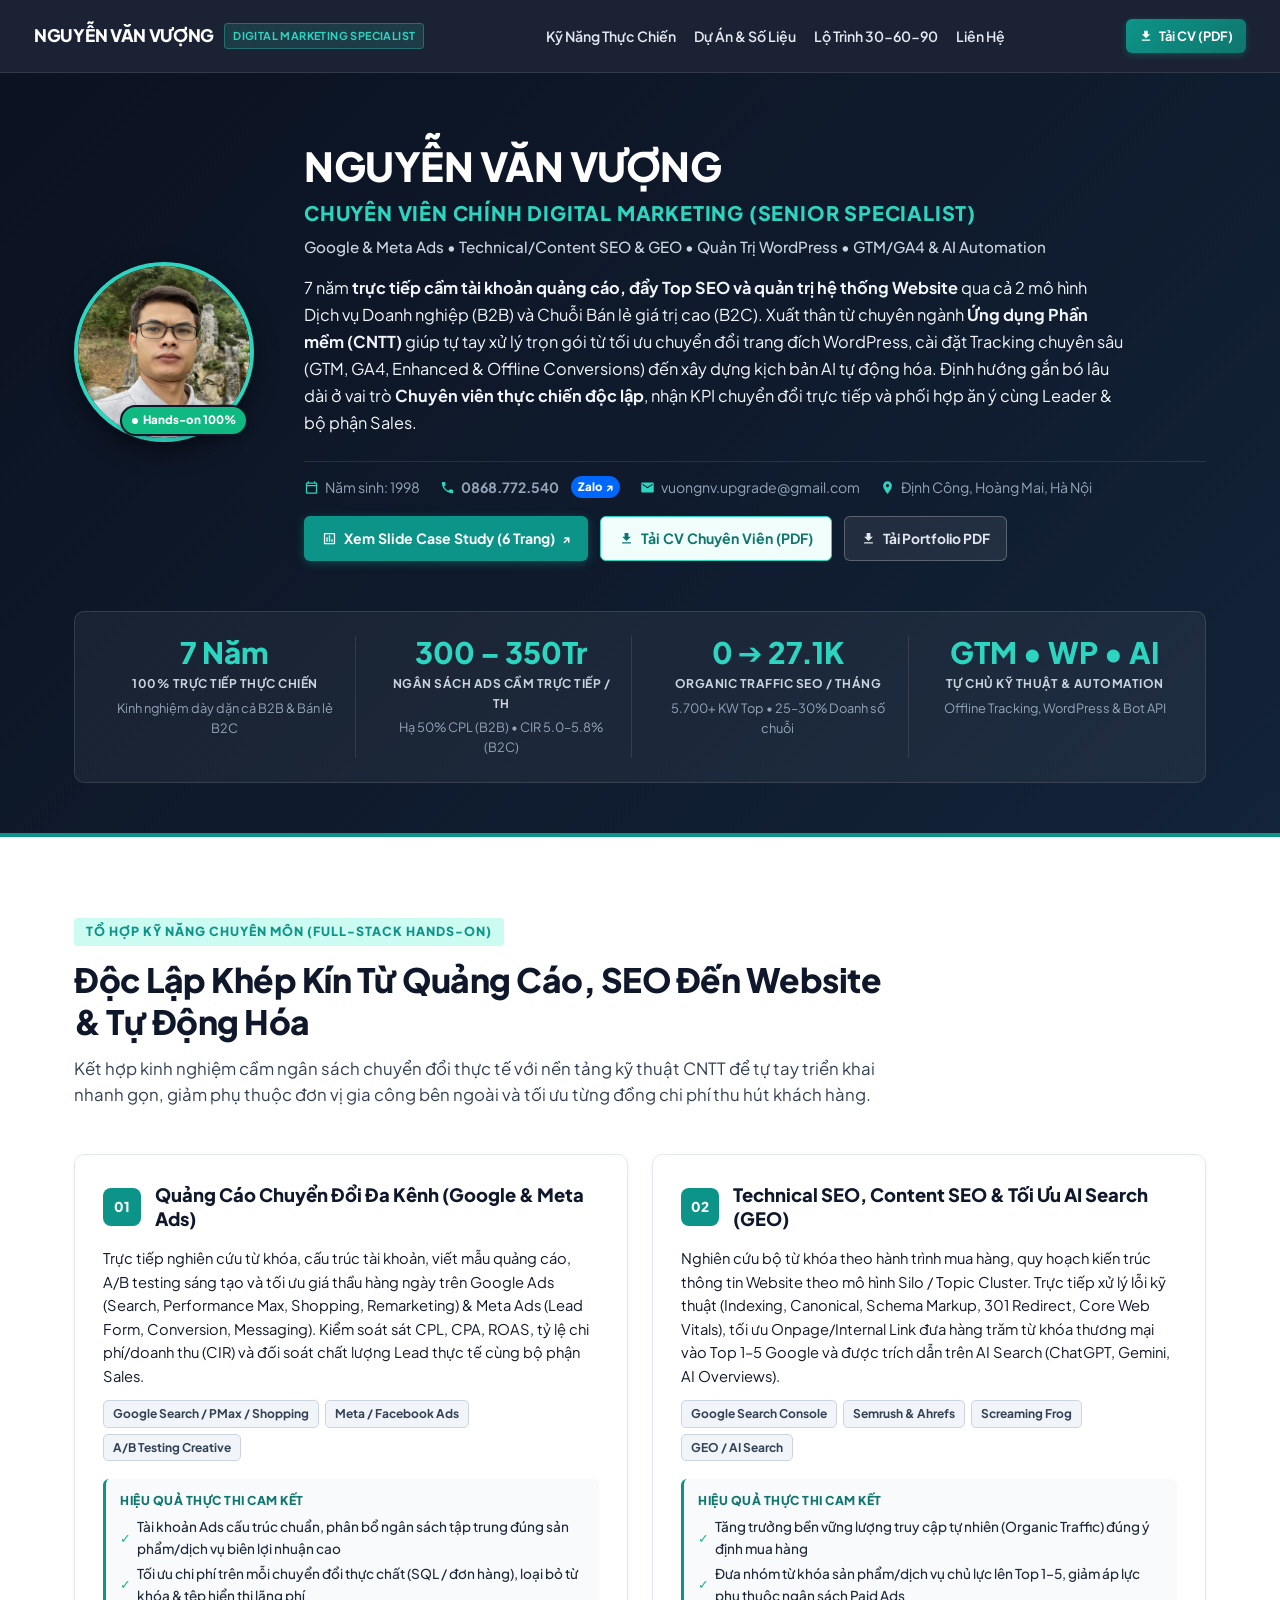
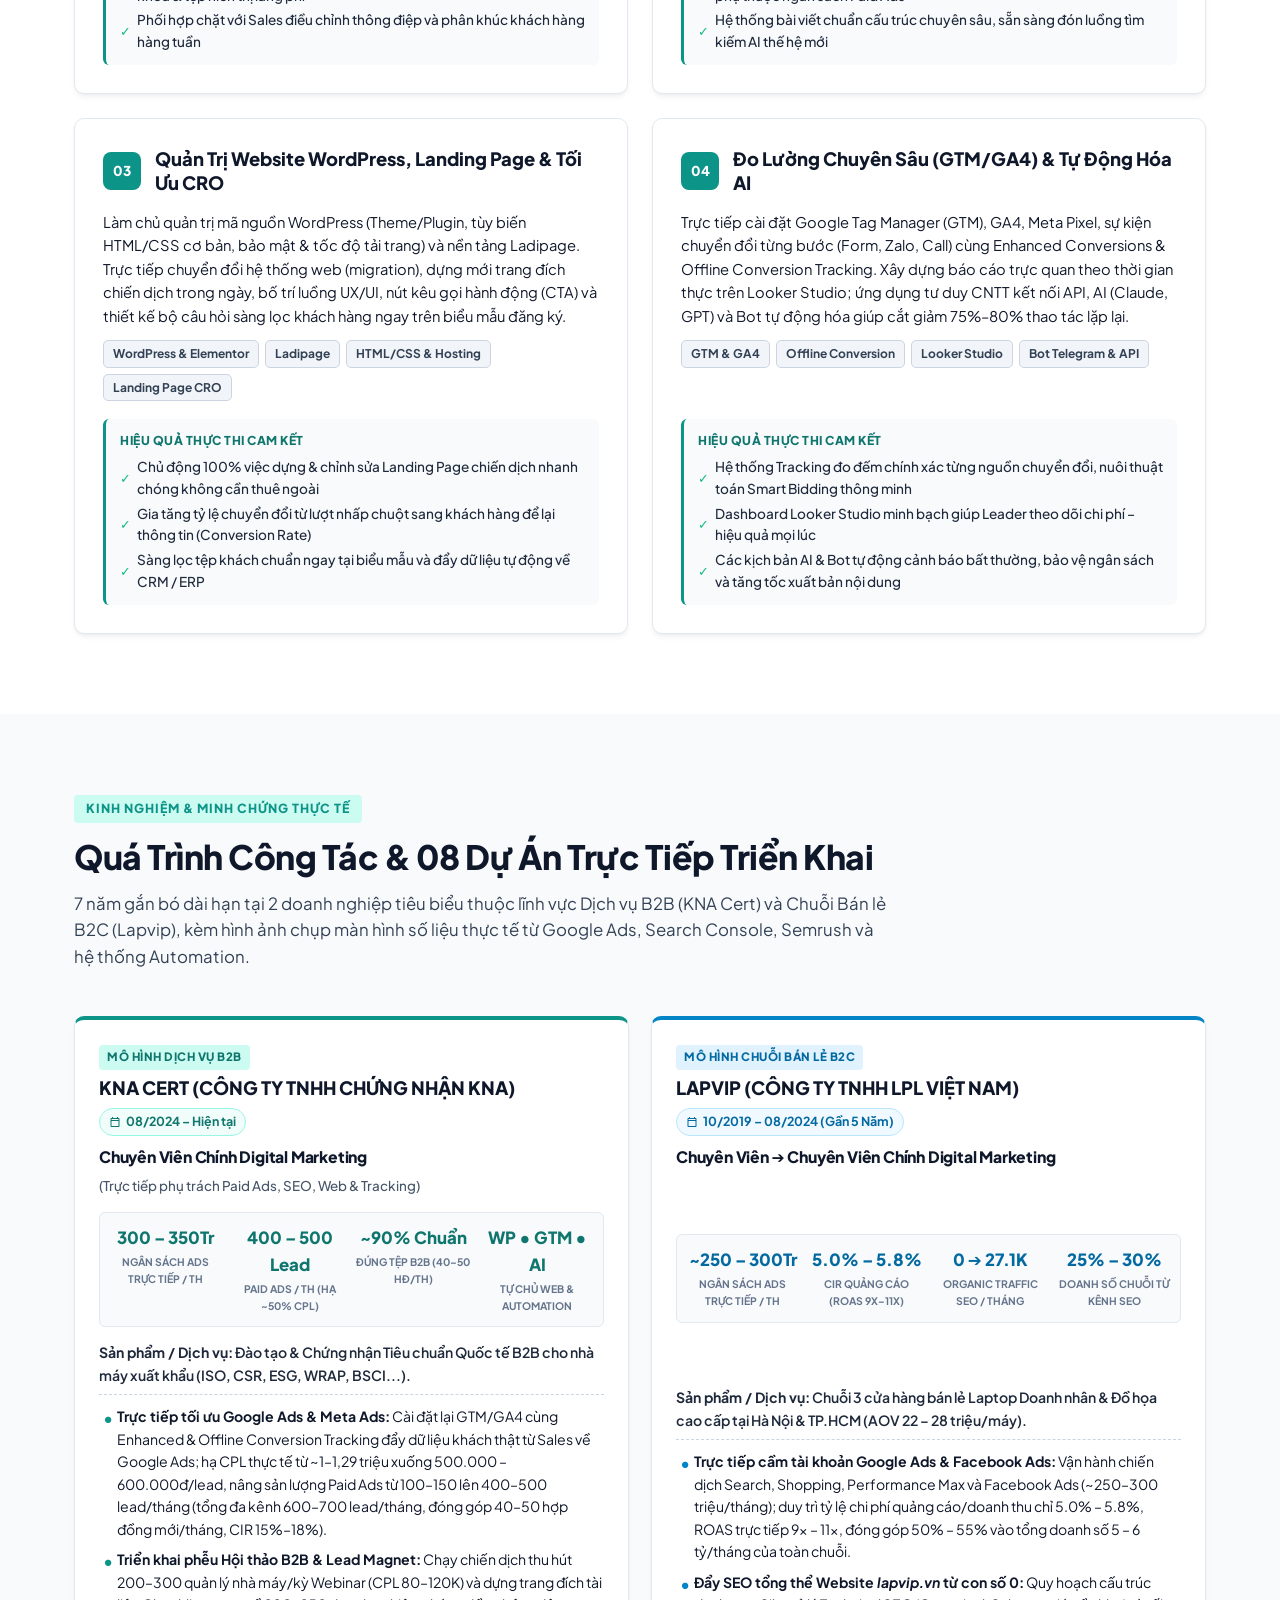
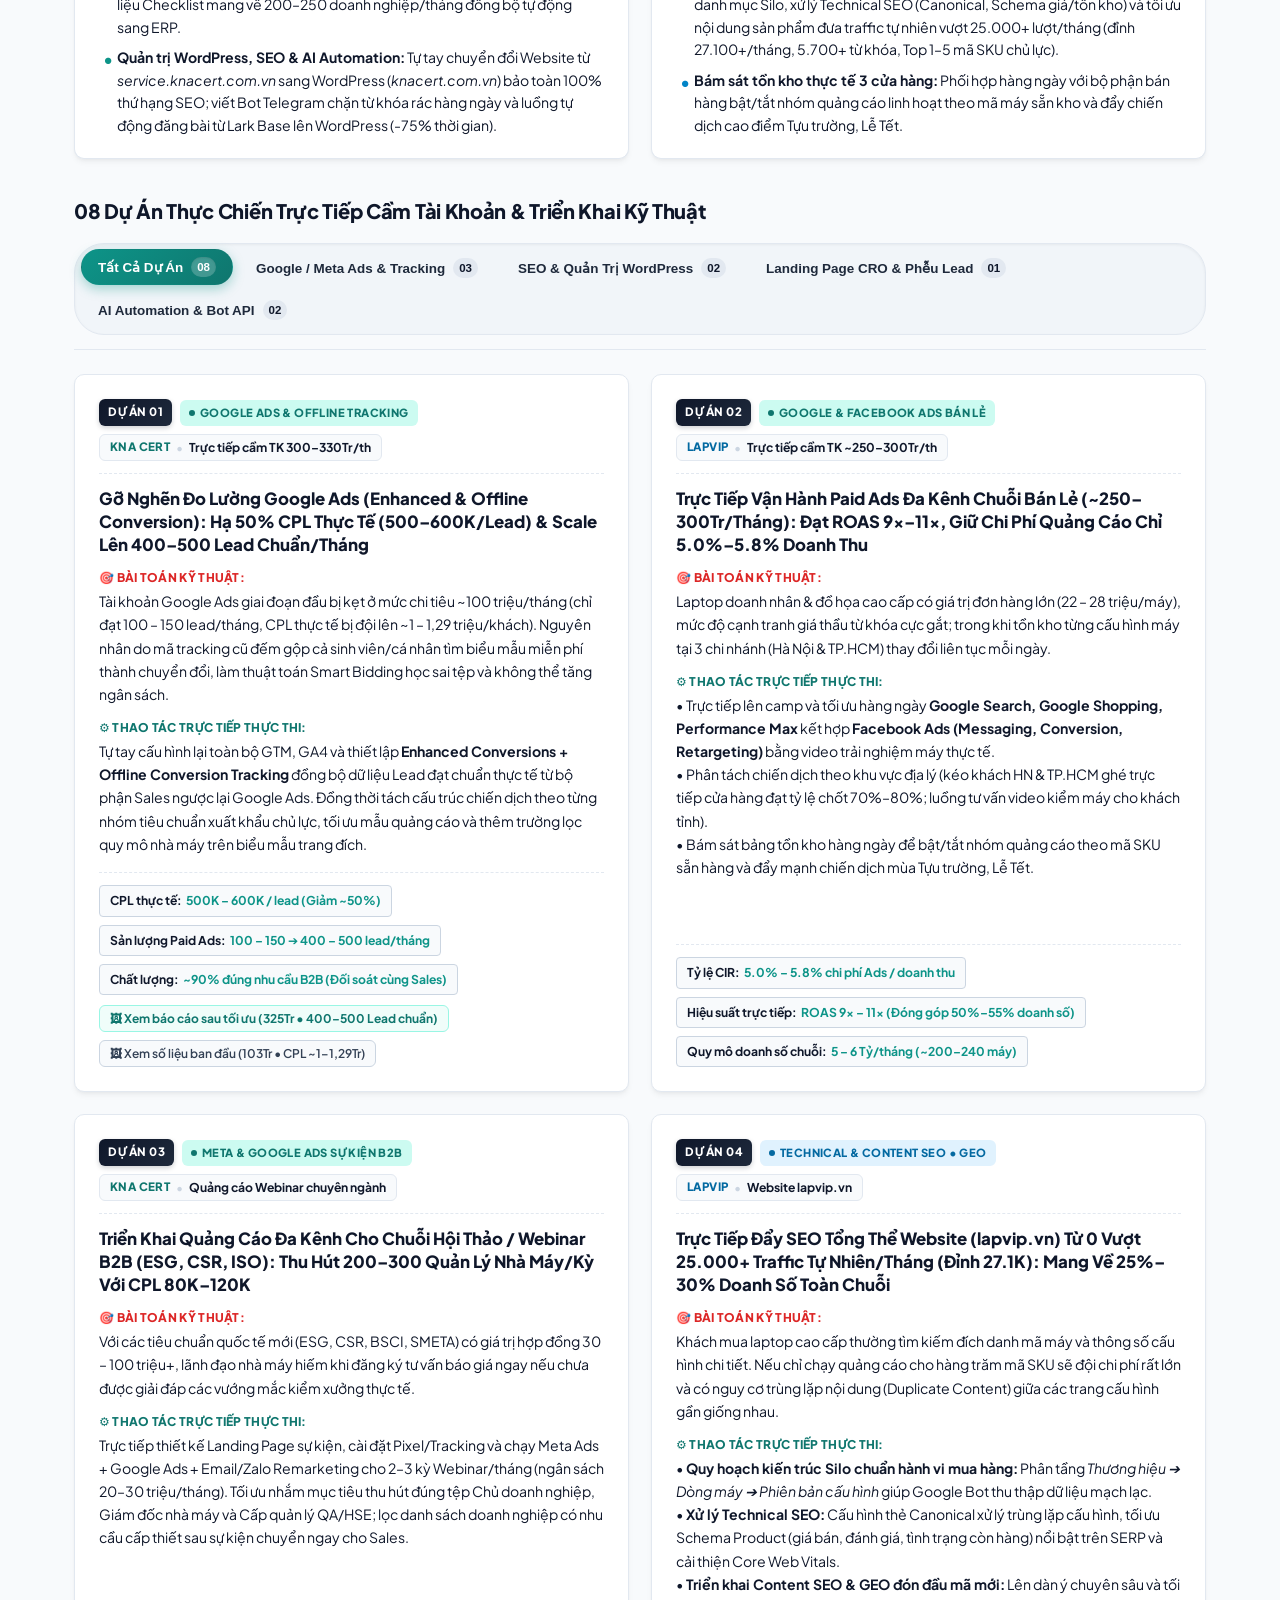
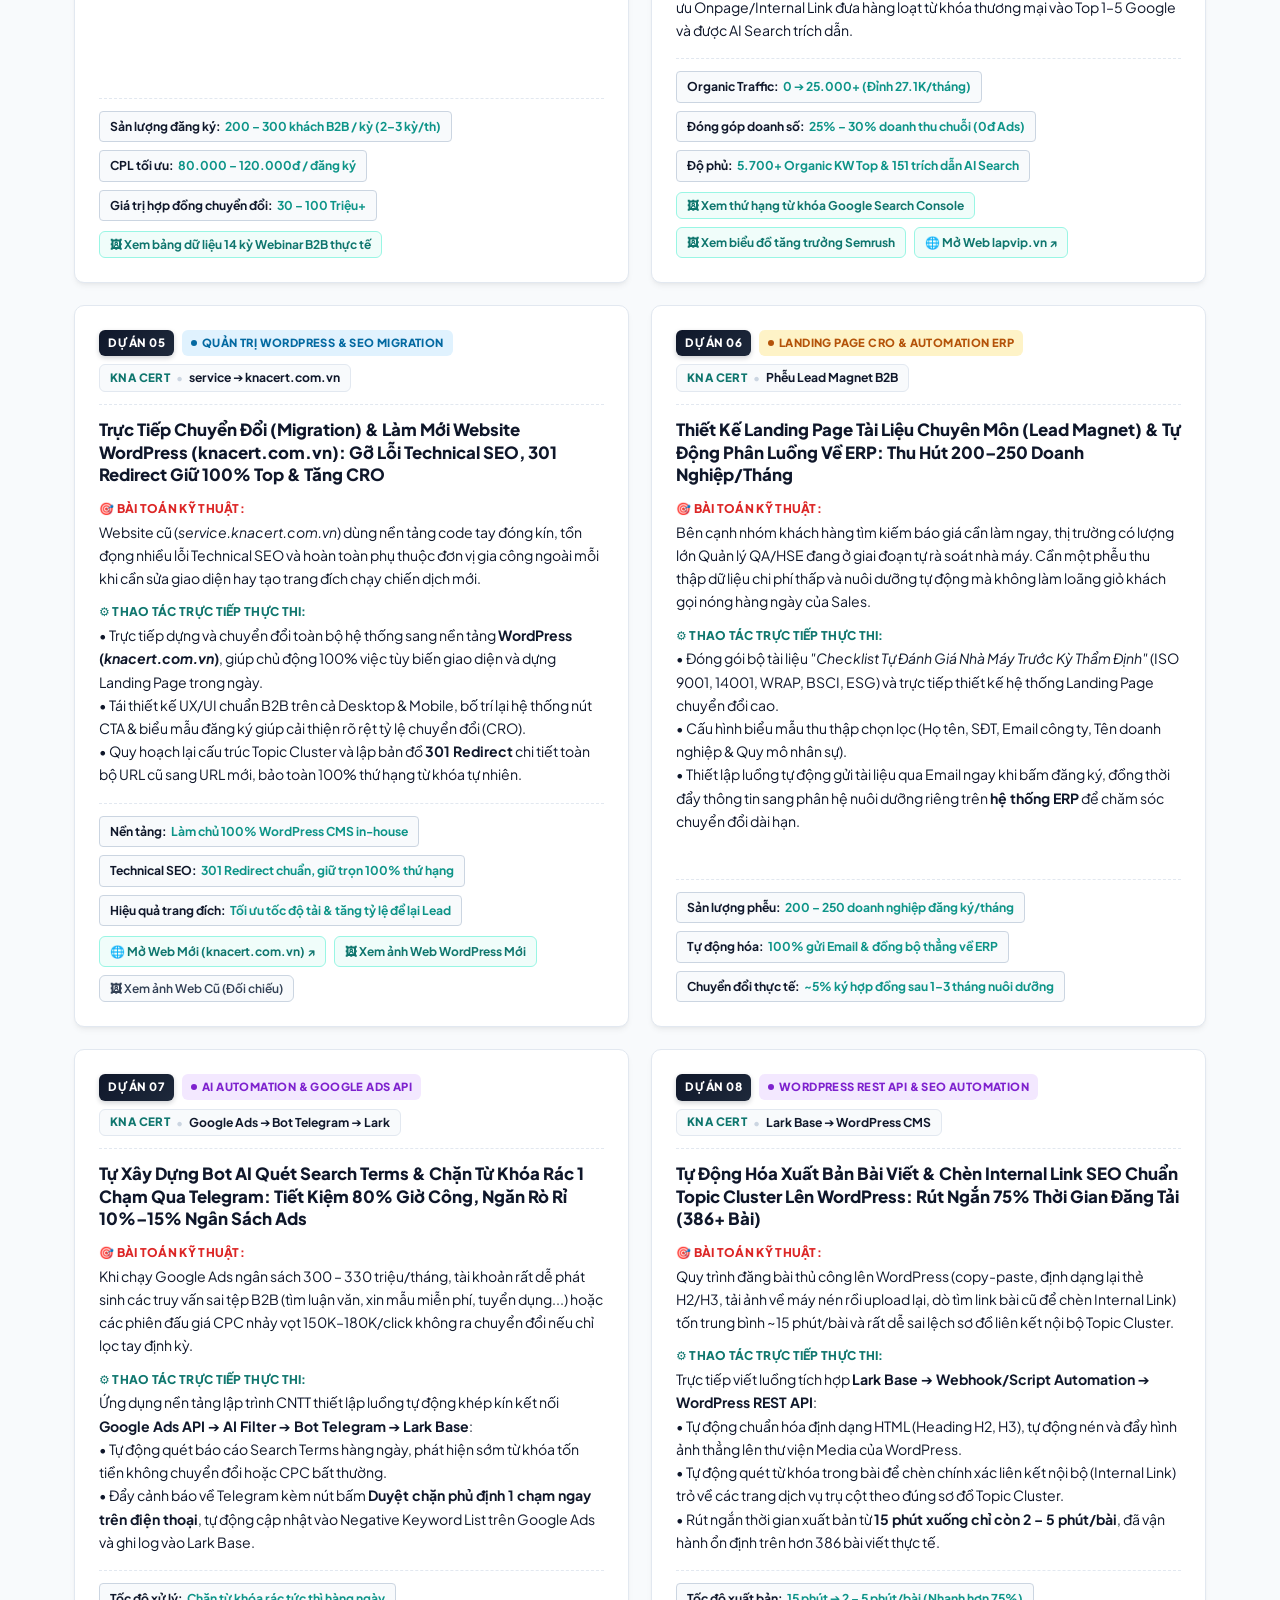
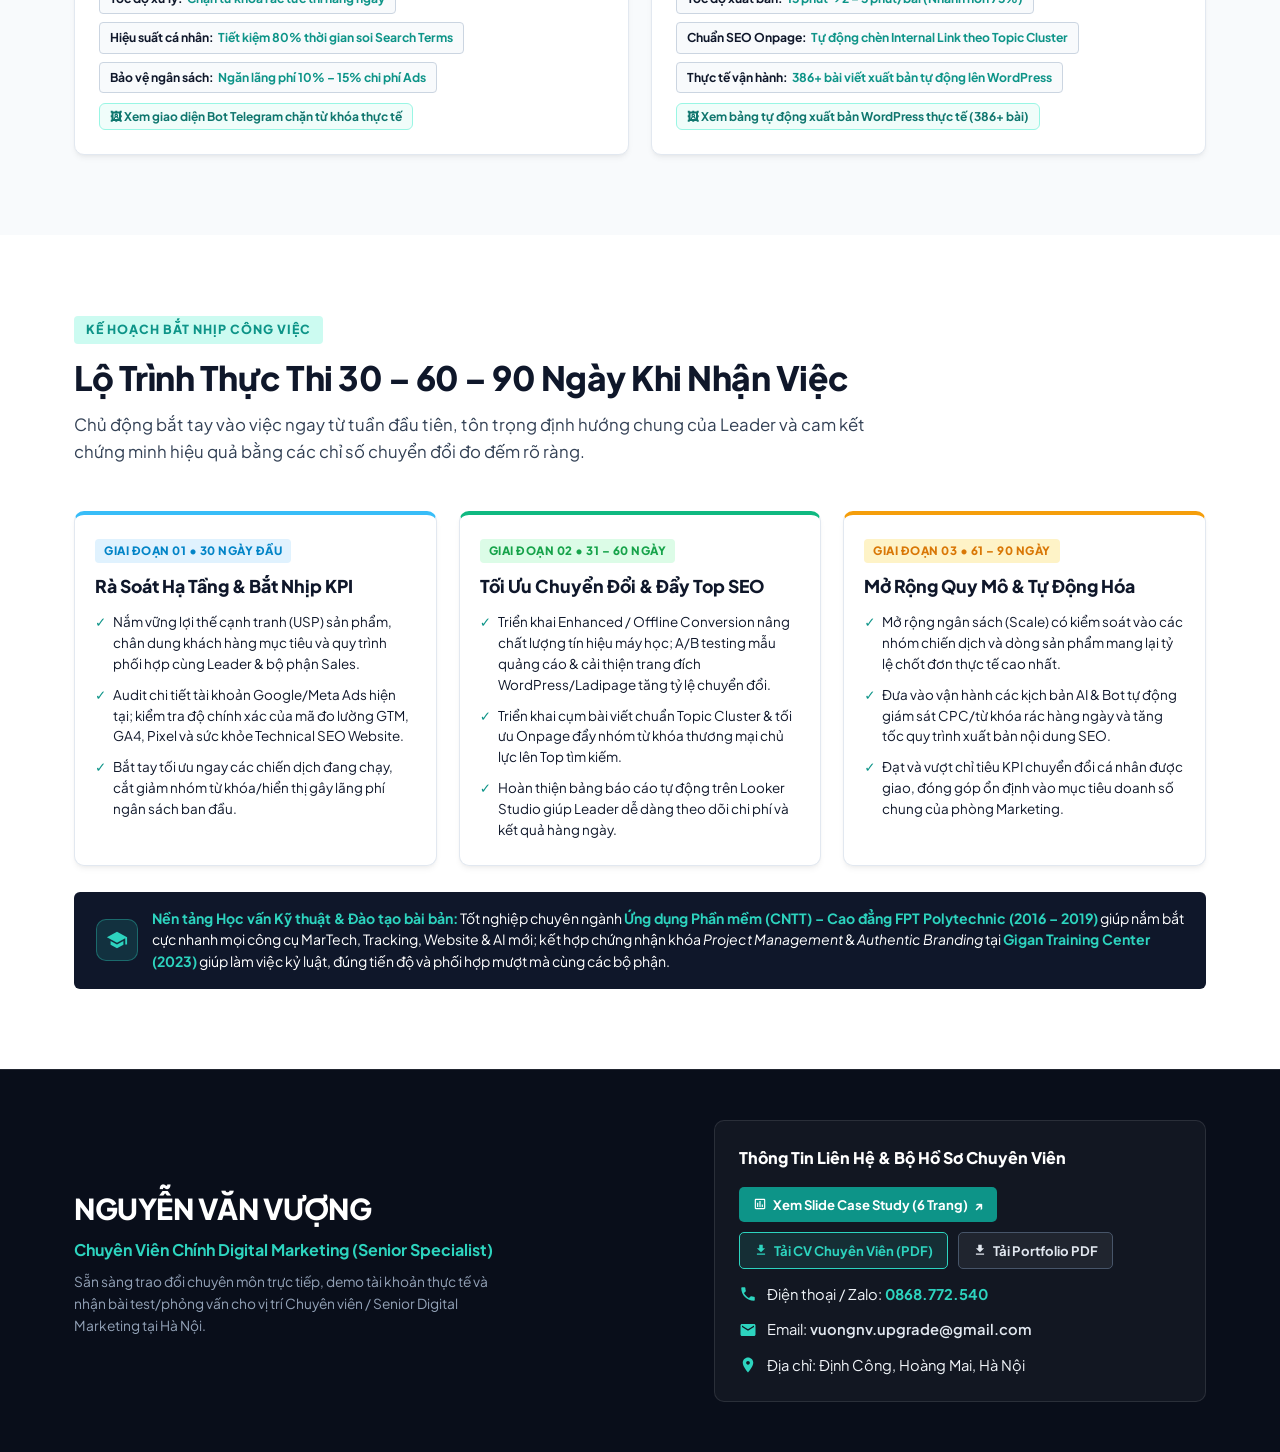
==== digital-marketing/index.html @ 46ac391e "feat: Add standalone Senior Digital Marketing Specialist portfolio, deck & PDFs" ====
<!DOCTYPE html>
<html lang="vi">
<head>
    <meta charset="UTF-8">
    <meta name="viewport" content="width=device-width, initial-scale=1.0">
    <title>Nguyễn Văn Vượng - Portfolio Chuyên Viên Chính Digital Marketing</title>
    <meta name="description" content="Portfolio Thực Chiến Nguyễn Văn Vượng - Chuyên Viên Chính Digital Marketing (7 năm kinh nghiệm trực tiếp chạy Google/Meta Ads 300–350Tr/tháng, đẩy SEO 0 lên 27.1K traffic/tháng, quản trị Website WordPress, cài đặt GTM/GA4/Offline Conversion & AI Automation).">
    <!-- Open Graph for Zalo / TopCV / Social sharing -->
    <meta property="og:title" content="Nguyễn Văn Vượng - Chuyên Viên Chính Digital Marketing (Paid Ads • SEO • WordPress • AI)">
    <meta property="og:description" content="7 năm 100% trực tiếp cầm tài khoản Google/Meta Ads (300–350Tr/tháng, hạ 50% CPL), đẩy SEO 0 ➔ 27.1K traffic/tháng, tự chủ kỹ thuật WordPress, GTM/Offline Tracking & AI Automation.">
    <meta property="og:type" content="website">
    <meta property="og:url" content="https://vuong974.github.io/portfolio/digital-marketing/">
    <meta property="og:image" content="https://vuong974.github.io/portfolio/assets/avatar.jpg">
    <link rel="stylesheet" href="../styles.css">
    <style>
        /* Teal / Emerald Performance Specialist Visual Identity */
        :root {
            --primary: #0d9488;
            --primary-dark: #0f766e;
            --primary-light: #ccfbf1;
            --accent: #2dd4bf;
        }

        .brand-badge {
            color: #2dd4bf;
            background: rgba(45, 212, 191, 0.14);
            border-color: rgba(45, 212, 191, 0.35);
        }

        .btn-nav-download {
            background: linear-gradient(135deg, #0d9488 0%, #0f766e 100%);
            box-shadow: 0 2px 6px rgba(13, 148, 136, 0.35);
        }

        .btn-nav-download:hover {
            background: linear-gradient(135deg, #0f766e 0%, #115e59 100%);
        }

        .hero {
            background: linear-gradient(135deg, #0b1221 0%, #132338 100%);
            border-bottom: 4px solid #0d9488;
        }

        .company-badge {
            background: #ccfbf1;
            color: #0f766e;
        }

        .company-time-badge {
            color: #0f766e;
            background: #f0fdfa;
            border-color: #99f6e4;
        }

        .company-card:last-child {
            border-top-color: #0284c7;
        }

        .company-badge.blue {
            background: #e0f2fe;
            color: #0369a1;
        }

        .company-time-badge.blue {
            color: #0369a1;
            background: #f0f9ff;
            border-color: #bae6fd;
        }

        .company-card:last-child .company-pnl-val {
            color: #0369a1;
        }

        .company-card:nth-child(2) .company-tasks-list li::before {
            color: #0284c7;
        }

        .proj-filter-btn.active {
            background: linear-gradient(135deg, #0d9488 0%, #0f766e 100%);
            box-shadow: 0 4px 12px rgba(13, 148, 136, 0.35);
        }

        .pill-paid { background: #ccfbf1; color: #0f766e; }
        .pill-seo { background: #e0f2fe; color: #0369a1; }
        .pill-funnel { background: #fef3c7; color: #b45309; }
        .pill-martech { background: #f3e8ff; color: #7e22ce; }

        .scope-company.company-kna { color: #0f766e; }
        .scope-company.company-lapvip { color: #0369a1; }

        .project-block-label.ac { color: #0f766e; }

        .proj-proof-btn {
            background: #f0fdfa;
            border-color: #99f6e4;
            color: #0f766e;
        }

        .proj-proof-btn:hover {
            background: #0d9488;
            border-color: #0d9488;
            color: #ffffff;
        }

        .tool-stack-row {
            display: flex;
            flex-wrap: wrap;
            gap: 6px;
            margin-top: 12px;
        }

        .tool-chip {
            font-size: 0.75rem;
            font-weight: 700;
            background: #f1f5f9;
            color: #334155;
            border: 1px solid #cbd5e1;
            padding: 3px 9px;
            border-radius: 5px;
        }

        .roadmap-grid {
            display: grid;
            grid-template-columns: repeat(3, 1fr);
            gap: 22px;
            margin-bottom: 26px;
        }

        @media (max-width: 900px) {
            .roadmap-grid {
                grid-template-columns: 1fr;
            }
        }
    </style>
</head>
<body>

    <!-- 0. STICKY NAVBAR -->
    <nav class="navbar">
        <div class="container">
            <div class="nav-brand">
                <a href="#hero" class="brand-name">Nguyễn Văn Vượng</a>
                <span class="brand-badge">Digital Marketing Specialist</span>
            </div>

            <ul class="nav-menu" id="navMenu">
                <li><a href="#nang-luc" class="nav-link">Kỹ Năng Thực Chiến</a></li>
                <li><a href="#du-an" class="nav-link">Dự Án &amp; Số Liệu</a></li>
                <li><a href="#lo-trinh" class="nav-link">Lộ Trình 30-60-90</a></li>
                <li><a href="#lien-he" class="nav-link">Liên Hệ</a></li>
            </ul>

            <div class="nav-actions">
                <a href="../assets/CV_Nguyen_Van_Vuong_Chuyen_Vien_Digital_Marketing.pdf" download class="btn-nav-download">
                    <svg width="14" height="14" viewBox="0 0 24 24" fill="currentColor"><path d="M19 9h-4V3H9v6H5l7 7 7-7zM5 18v2h14v-2H5z"/></svg>
                    <span>Tải CV (PDF)</span>
                </a>
                <button class="mobile-toggle" id="mobileToggle" aria-label="Menu">
                    <span>☰</span>
                </button>
            </div>
        </div>
    </nav>

    <!-- 1. HERO & METRICS -->
    <section class="hero" id="hero">
        <div class="container">
            <div class="hero-content">
                <div class="hero-avatar-box">
                    <img src="../assets/avatar.jpg" alt="Nguyễn Văn Vượng" class="hero-avatar">
                    <div class="hero-badge-status">Hands-on 100%</div>
                </div>

                <div class="hero-text">
                    <h1>NGUYỄN VĂN VƯỢNG</h1>
                    <div class="hero-role">Chuyên Viên Chính Digital Marketing (Senior Specialist)</div>
                    <div class="hero-subtag">Google &amp; Meta Ads • Technical/Content SEO &amp; GEO • Quản Trị WordPress • GTM/GA4 &amp; AI Automation</div>
                    <p class="hero-desc">
                        7 năm <strong>trực tiếp cầm tài khoản quảng cáo, đẩy Top SEO và quản trị hệ thống Website</strong> qua cả 2 mô hình Dịch vụ Doanh nghiệp (B2B) và Chuỗi Bán lẻ giá trị cao (B2C). Xuất thân từ chuyên ngành <strong>Ứng dụng Phần mềm (CNTT)</strong> giúp tự tay xử lý trọn gói từ tối ưu chuyển đổi trang đích WordPress, cài đặt Tracking chuyên sâu (GTM, GA4, Enhanced &amp; Offline Conversions) đến xây dựng kịch bản AI tự động hóa. Định hướng gắn bó lâu dài ở vai trò <strong>Chuyên viên thực chiến độc lập</strong>, nhận KPI chuyển đổi trực tiếp và phối hợp ăn ý cùng Leader &amp; bộ phận Sales.
                    </p>

                    <div class="hero-contact-inline">
                        <div class="hero-contact-item">
                            <svg viewBox="0 0 24 24"><path d="M19 4h-1V2h-2v2H8V2H6v2H5c-1.11 0-1.99.9-1.99 2L3 20a2 2 0 002 2h14c1.1 0 2-.9 2-2V6c0-1.1-.9-2-2-2zm0 16H5V10h14v10zm0-12H5V6h14v2z"/></svg>
                            <span>Năm sinh: 1998</span>
                        </div>
                        <div class="hero-contact-item">
                            <svg viewBox="0 0 24 24"><path d="M6.62 10.79c1.44 2.83 3.76 5.14 6.59 6.59l2.2-2.2c.27-.27.67-.36 1.02-.24 1.12.37 2.33.57 3.57.57.55 0 1 .45 1 1V20c0 .55-.45 1-1 1-9.39 0-17-7.61-17-17 0-.55.45-1 1-1h3.5c.55 0 1 .45 1 1 0 1.25.2 2.45.57 3.57.11.35.03.74-.25 1.02l-2.2 2.2z"/></svg>
                            <a href="tel:0868772540" style="color:inherit; text-decoration:none;"><strong>0868.772.540</strong></a>
                            <a href="https://zalo.me/0868772540" target="_blank" class="zalo-pill">Zalo ↗</a>
                        </div>
                        <div class="hero-contact-item">
                            <svg viewBox="0 0 24 24"><path d="M20 4H4c-1.1 0-1.99.9-1.99 2L2 18c0 1.1.9 2 2 2h16c1.1 0 2-.9 2-2V6c0-1.1-.9-2-2-2zm0 4l-8 5-8-5V6l8 5 8-5v2z"/></svg>
                            <a href="mailto:vuongnv.upgrade@gmail.com" style="color:inherit; text-decoration:none;">vuongnv.upgrade@gmail.com</a>
                        </div>
                        <div class="hero-contact-item">
                            <svg viewBox="0 0 24 24"><path d="M12 2C8.13 2 5 5.13 5 9c0 5.25 7 13 7 13s7-7.75 7-13c0-3.87-3.13-7-7-7zm0 9.5c-1.38 0-2.5-1.12-2.5-2.5s1.12-2.5 2.5-2.5 2.5 1.12 2.5 2.5-1.12 2.5-2.5 2.5z"/></svg>
                            <span>Định Công, Hoàng Mai, Hà Nội</span>
                        </div>
                    </div>

                    <div class="hero-cta-btns" style="display:flex; gap:12px; margin-top:18px; flex-wrap:wrap;">
                        <a href="deck.html" target="_blank" style="display:inline-flex; align-items:center; gap:7px; background:#0d9488; color:#fff; text-decoration:none; padding:10px 18px; border-radius:6px; font-weight:700; font-size:0.88rem; box-shadow:0 2px 10px rgba(13,148,136,0.4);">
                            <svg width="15" height="15" viewBox="0 0 24 24" fill="currentColor"><path d="M19 3H5c-1.1 0-2 .9-2 2v14c0 1.1.9 2 2 2h14c1.1 0 2-.9 2-2V5c0-1.1-.9-2-2-2zm0 16H5V5h14v14zM7 10h2v7H7zm4-3h2v10h-2zm4 6h2v4h-2z"/></svg>
                            <span>Xem Slide Case Study (6 Trang)</span>
                            <span style="font-size:0.75rem;">↗</span>
                        </a>
                        <a href="../assets/CV_Nguyen_Van_Vuong_Chuyen_Vien_Digital_Marketing.pdf" download style="display:inline-flex; align-items:center; gap:7px; background:#f0fdfa; border:1.5px solid #2dd4bf; color:#0f766e; text-decoration:none; padding:10px 18px; border-radius:6px; font-weight:700; font-size:0.88rem;">
                            <svg width="15" height="15" viewBox="0 0 24 24" fill="currentColor"><path d="M19 9h-4V3H9v6H5l7 7 7-7zM5 18v2h14v-2H5z"/></svg>
                            <span>Tải CV Chuyên Viên (PDF)</span>
                        </a>
                        <a href="../assets/Portfolio_Nguyen_Van_Vuong_Chuyen_Vien_Digital_Marketing.pdf" download style="display:inline-flex; align-items:center; gap:7px; background:rgba(255,255,255,0.08); border:1px solid rgba(255,255,255,0.25); color:#e2e8f0; text-decoration:none; padding:10px 16px; border-radius:6px; font-weight:700; font-size:0.86rem;">
                            <svg width="15" height="15" viewBox="0 0 24 24" fill="currentColor"><path d="M19 9h-4V3H9v6H5l7 7 7-7zM5 18v2h14v-2H5z"/></svg>
                            <span>Tải Portfolio PDF</span>
                        </a>
                    </div>
                </div>
            </div>

            <!-- METRICS BANNER -->
            <div class="metrics-banner">
                <div class="metric-card">
                    <div class="metric-number">7 Năm</div>
                    <div class="metric-label">100% Trực Tiếp Thực Chiến</div>
                    <div class="metric-desc">Kinh nghiệm dày dặn cả B2B &amp; Bán lẻ B2C</div>
                </div>
                <div class="metric-card">
                    <div class="metric-number">300 – 350Tr</div>
                    <div class="metric-label">Ngân Sách Ads Cầm Trực Tiếp / Th</div>
                    <div class="metric-desc">Hạ 50% CPL (B2B) • CIR 5.0–5.8% (B2C)</div>
                </div>
                <div class="metric-card">
                    <div class="metric-number">0 ➔ 27.1K</div>
                    <div class="metric-label">Organic Traffic SEO / Tháng</div>
                    <div class="metric-desc">5.700+ KW Top • 25–30% Doanh số chuỗi</div>
                </div>
                <div class="metric-card">
                    <div class="metric-number">GTM • WP • AI</div>
                    <div class="metric-label">Tự Chủ Kỹ Thuật &amp; Automation</div>
                    <div class="metric-desc">Offline Tracking, WordPress &amp; Bot API</div>
                </div>
            </div>
        </div>
    </section>

    <!-- 2. TỔ HỢP KỸ NĂNG THỰC THI TRỰC TIẾP -->
    <section class="section section-white" id="nang-luc">
        <div class="container">
            <div class="section-header text-left">
                <span class="section-tag">Tổ Hợp Kỹ Năng Chuyên Môn (Full-Stack Hands-On)</span>
                <h2 class="section-title">Độc Lập Khép Kín Từ Quảng Cáo, SEO Đến Website &amp; Tự Động Hóa</h2>
                <p class="section-subtitle">
                    Kết hợp kinh nghiệm cầm ngân sách chuyển đổi thực tế với nền tảng kỹ thuật CNTT để tự tay triển khai nhanh gọn, giảm phụ thuộc đơn vị gia công bên ngoài và tối ưu từng đồng chi phí thu hút khách hàng.
                </p>
            </div>

            <div class="skills-grid">
                <!-- Card 01 -->
                <div class="skill-card">
                    <div class="skill-card-header">
                        <div class="skill-card-badge">01</div>
                        <div class="skill-card-title">Quảng Cáo Chuyển Đổi Đa Kênh (Google &amp; Meta Ads)</div>
                    </div>
                    <div class="skill-card-body">
                        Trực tiếp nghiên cứu từ khóa, cấu trúc tài khoản, viết mẫu quảng cáo, A/B testing sáng tạo và tối ưu giá thầu hàng ngày trên Google Ads (Search, Performance Max, Shopping, Remarketing) &amp; Meta Ads (Lead Form, Conversion, Messaging). Kiểm soát sát CPL, CPA, ROAS, tỷ lệ chi phí/doanh thu (CIR) và đối soát chất lượng Lead thực tế cùng bộ phận Sales.
                        <div class="tool-stack-row">
                            <span class="tool-chip">Google Search / PMax / Shopping</span>
                            <span class="tool-chip">Meta / Facebook Ads</span>
                            <span class="tool-chip">A/B Testing Creative</span>
                        </div>
                    </div>
                    <div class="skill-deliverables">
                        <div class="skill-deliv-title">Hiệu quả thực thi cam kết</div>
                        <ul class="skill-deliv-items">
                            <li>Tài khoản Ads cấu trúc chuẩn, phân bổ ngân sách tập trung đúng sản phẩm/dịch vụ biên lợi nhuận cao</li>
                            <li>Tối ưu chi phí trên mỗi chuyển đổi thực chất (SQL / đơn hàng), loại bỏ từ khóa &amp; tệp hiển thị lãng phí</li>
                            <li>Phối hợp chặt với Sales điều chỉnh thông điệp và phân khúc khách hàng hàng tuần</li>
                        </ul>
                    </div>
                </div>

                <!-- Card 02 -->
                <div class="skill-card">
                    <div class="skill-card-header">
                        <div class="skill-card-badge">02</div>
                        <div class="skill-card-title">Technical SEO, Content SEO &amp; Tối Ưu AI Search (GEO)</div>
                    </div>
                    <div class="skill-card-body">
                        Nghiên cứu bộ từ khóa theo hành trình mua hàng, quy hoạch kiến trúc thông tin Website theo mô hình Silo / Topic Cluster. Trực tiếp xử lý lỗi kỹ thuật (Indexing, Canonical, Schema Markup, 301 Redirect, Core Web Vitals), tối ưu Onpage/Internal Link đưa hàng trăm từ khóa thương mại vào Top 1–5 Google và được trích dẫn trên AI Search (ChatGPT, Gemini, AI Overviews).
                        <div class="tool-stack-row">
                            <span class="tool-chip">Google Search Console</span>
                            <span class="tool-chip">Semrush &amp; Ahrefs</span>
                            <span class="tool-chip">Screaming Frog</span>
                            <span class="tool-chip">GEO / AI Search</span>
                        </div>
                    </div>
                    <div class="skill-deliverables">
                        <div class="skill-deliv-title">Hiệu quả thực thi cam kết</div>
                        <ul class="skill-deliv-items">
                            <li>Tăng trưởng bền vững lượng truy cập tự nhiên (Organic Traffic) đúng ý định mua hàng</li>
                            <li>Đưa nhóm từ khóa sản phẩm/dịch vụ chủ lực lên Top 1–5, giảm áp lực phụ thuộc ngân sách Paid Ads</li>
                            <li>Hệ thống bài viết chuẩn cấu trúc chuyên sâu, sẵn sàng đón luồng tìm kiếm AI thế hệ mới</li>
                        </ul>
                    </div>
                </div>

                <!-- Card 03 -->
                <div class="skill-card">
                    <div class="skill-card-header">
                        <div class="skill-card-badge">03</div>
                        <div class="skill-card-title">Quản Trị Website WordPress, Landing Page &amp; Tối Ưu CRO</div>
                    </div>
                    <div class="skill-card-body">
                        Làm chủ quản trị mã nguồn WordPress (Theme/Plugin, tùy biến HTML/CSS cơ bản, bảo mật &amp; tốc độ tải trang) và nền tảng Ladipage. Trực tiếp chuyển đổi hệ thống web (migration), dựng mới trang đích chiến dịch trong ngày, bố trí luồng UX/UI, nút kêu gọi hành động (CTA) và thiết kế bộ câu hỏi sàng lọc khách hàng ngay trên biểu mẫu đăng ký.
                        <div class="tool-stack-row">
                            <span class="tool-chip">WordPress &amp; Elementor</span>
                            <span class="tool-chip">Ladipage</span>
                            <span class="tool-chip">HTML/CSS &amp; Hosting</span>
                            <span class="tool-chip">Landing Page CRO</span>
                        </div>
                    </div>
                    <div class="skill-deliverables">
                        <div class="skill-deliv-title">Hiệu quả thực thi cam kết</div>
                        <ul class="skill-deliv-items">
                            <li>Chủ động 100% việc dựng &amp; chỉnh sửa Landing Page chiến dịch nhanh chóng không cần thuê ngoài</li>
                            <li>Gia tăng tỷ lệ chuyển đổi từ lượt nhấp chuột sang khách hàng để lại thông tin (Conversion Rate)</li>
                            <li>Sàng lọc tệp khách chuẩn ngay tại biểu mẫu và đẩy dữ liệu tự động về CRM / ERP</li>
                        </ul>
                    </div>
                </div>

                <!-- Card 04 -->
                <div class="skill-card">
                    <div class="skill-card-header">
                        <div class="skill-card-badge">04</div>
                        <div class="skill-card-title">Đo Lường Chuyên Sâu (GTM/GA4) &amp; Tự Động Hóa AI</div>
                    </div>
                    <div class="skill-card-body">
                        Trực tiếp cài đặt Google Tag Manager (GTM), GA4, Meta Pixel, sự kiện chuyển đổi từng bước (Form, Zalo, Call) cùng Enhanced Conversions &amp; Offline Conversion Tracking. Xây dựng báo cáo trực quan theo thời gian thực trên Looker Studio; ứng dụng tư duy CNTT kết nối API, AI (Claude, GPT) và Bot tự động hóa giúp cắt giảm 75%–80% thao tác lặp lại.
                        <div class="tool-stack-row">
                            <span class="tool-chip">GTM &amp; GA4</span>
                            <span class="tool-chip">Offline Conversion</span>
                            <span class="tool-chip">Looker Studio</span>
                            <span class="tool-chip">Bot Telegram &amp; API</span>
                        </div>
                    </div>
                    <div class="skill-deliverables">
                        <div class="skill-deliv-title">Hiệu quả thực thi cam kết</div>
                        <ul class="skill-deliv-items">
                            <li>Hệ thống Tracking đo đếm chính xác từng nguồn chuyển đổi, nuôi thuật toán Smart Bidding thông minh</li>
                            <li>Dashboard Looker Studio minh bạch giúp Leader theo dõi chi phí – hiệu quả mọi lúc</li>
                            <li>Các kịch bản AI &amp; Bot tự động cảnh báo bất thường, bảo vệ ngân sách và tăng tốc xuất bản nội dung</li>
                        </ul>
                    </div>
                </div>
            </div>
        </div>
    </section>

    <!-- 3. KINH NGHIỆM LÀM VIỆC & 8 DỰ ÁN THỰC CHIẾN -->
    <section class="section" id="du-an">
        <div class="container">
            <div class="section-header">
                <span class="section-tag">Kinh Nghiệm &amp; Minh Chứng Thực Tế</span>
                <h2 class="section-title">Quá Trình Công Tác &amp; 08 Dự Án Trực Tiếp Triển Khai</h2>
                <p class="section-subtitle">
                    7 năm gắn bó dài hạn tại 2 doanh nghiệp tiêu biểu thuộc lĩnh vực Dịch vụ B2B (KNA Cert) và Chuỗi Bán lẻ B2C (Lapvip), kèm hình ảnh chụp màn hình số liệu thực tế từ Google Ads, Search Console, Semrush và hệ thống Automation.
                </p>
            </div>

            <!-- ================= LỚP 1: TỔNG QUAN 2 DOANH NGHIỆP ================= -->
            <div class="company-overview-grid">
                <!-- THẺ CÔNG TY 1: KNA CERT -->
                <div class="company-card">
                    <div class="company-card-header">
                        <span class="company-badge">Mô hình Dịch vụ B2B</span>
                        <h3 class="company-name">KNA CERT (CÔNG TY TNHH CHỨNG NHẬN KNA)</h3>
                        <div class="company-role-bar">
                            <span class="company-time-badge">
                                <svg viewBox="0 0 24 24" fill="currentColor"><path d="M19 4h-1V2h-2v2H8V2H6v2H5c-1.11 0-1.99.9-1.99 2L3 20a2 2 0 002 2h14c1.1 0 2-.9 2-2V6c0-1.1-.9-2-2-2zm0 16H5V10h14v10zm0-12H5V6h14v2z"/></svg>
                                08/2024 – Hiện tại
                            </span>
                            <div class="company-role-info">
                                <span class="company-role-title">Chuyên Viên Chính Digital Marketing</span>
                                <span class="company-role-note">(Trực tiếp phụ trách Paid Ads, SEO, Web &amp; Tracking)</span>
                            </div>
                        </div>
                    </div>
                    <div class="company-pnl-grid">
                        <div class="company-pnl-box">
                            <div class="company-pnl-val">300 – 350Tr</div>
                            <div class="company-pnl-lbl">Ngân Sách Ads Trực Tiếp / Th</div>
                        </div>
                        <div class="company-pnl-box">
                            <div class="company-pnl-val">400 – 500 Lead</div>
                            <div class="company-pnl-lbl">Paid Ads / Th (Hạ ~50% CPL)</div>
                        </div>
                        <div class="company-pnl-box">
                            <div class="company-pnl-val">~90% Chuẩn</div>
                            <div class="company-pnl-lbl">Đúng Tệp B2B (40–50 HĐ/Th)</div>
                        </div>
                        <div class="company-pnl-box">
                            <div class="company-pnl-val">WP • GTM • AI</div>
                            <div class="company-pnl-lbl">Tự Chủ Web &amp; Automation</div>
                        </div>
                    </div>
                    <div class="company-desc">
                        <div class="company-scope">
                            <strong>Sản phẩm / Dịch vụ:</strong> Đào tạo &amp; Chứng nhận Tiêu chuẩn Quốc tế B2B cho nhà máy xuất khẩu (ISO, CSR, ESG, WRAP, BSCI...).
                        </div>
                        <ul class="company-tasks-list">
                            <li><strong>Trực tiếp tối ưu Google Ads &amp; Meta Ads:</strong> Cài đặt lại GTM/GA4 cùng Enhanced &amp; Offline Conversion Tracking đẩy dữ liệu khách thật từ Sales về Google Ads; hạ CPL thực tế từ ~1–1,29 triệu xuống 500.000 – 600.000đ/lead, nâng sản lượng Paid Ads từ 100–150 lên 400–500 lead/tháng (tổng đa kênh 600–700 lead/tháng, đóng góp 40–50 hợp đồng mới/tháng, CIR 15%–18%).</li>
                            <li><strong>Triển khai phễu Hội thảo B2B &amp; Lead Magnet:</strong> Chạy chiến dịch thu hút 200–300 quản lý nhà máy/kỳ Webinar (CPL 80–120K) và dựng trang đích tài liệu Checklist mang về 200–250 doanh nghiệp/tháng đồng bộ tự động sang ERP.</li>
                            <li><strong>Quản trị WordPress, SEO &amp; AI Automation:</strong> Tự tay chuyển đổi Website từ <em>service.knacert.com.vn</em> sang WordPress (<em>knacert.com.vn</em>) bảo toàn 100% thứ hạng SEO; viết Bot Telegram chặn từ khóa rác hàng ngày và luồng tự động đăng bài từ Lark Base lên WordPress (-75% thời gian).</li>
                        </ul>
                    </div>
                </div>

                <!-- THẺ CÔNG TY 2: LAPVIP -->
                <div class="company-card">
                    <div class="company-card-header">
                        <span class="company-badge blue">Mô hình Chuỗi Bán Lẻ B2C</span>
                        <h3 class="company-name">LAPVIP (CÔNG TY TNHH LPL VIỆT NAM)</h3>
                        <div class="company-role-bar">
                            <span class="company-time-badge blue">
                                <svg viewBox="0 0 24 24" fill="currentColor"><path d="M19 4h-1V2h-2v2H8V2H6v2H5c-1.11 0-1.99.9-1.99 2L3 20a2 2 0 002 2h14c1.1 0 2-.9 2-2V6c0-1.1-.9-2-2-2zm0 16H5V10h14v10zm0-12H5V6h14v2z"/></svg>
                                10/2019 – 08/2024 (Gần 5 Năm)
                            </span>
                            <div class="company-role-info">
                                <span class="company-role-title">Chuyên Viên ➔ Chuyên Viên Chính Digital Marketing</span>
                            </div>
                        </div>
                    </div>
                    <div class="company-pnl-grid">
                        <div class="company-pnl-box">
                            <div class="company-pnl-val">~250 – 300Tr</div>
                            <div class="company-pnl-lbl">Ngân Sách Ads Trực Tiếp / Th</div>
                        </div>
                        <div class="company-pnl-box">
                            <div class="company-pnl-val">5.0% – 5.8%</div>
                            <div class="company-pnl-lbl">CIR Quảng Cáo (ROAS 9x–11x)</div>
                        </div>
                        <div class="company-pnl-box">
                            <div class="company-pnl-val">0 ➔ 27.1K</div>
                            <div class="company-pnl-lbl">Organic Traffic SEO / Tháng</div>
                        </div>
                        <div class="company-pnl-box">
                            <div class="company-pnl-val">25% – 30%</div>
                            <div class="company-pnl-lbl">Doanh Số Chuỗi Từ Kênh SEO</div>
                        </div>
                    </div>
                    <div class="company-desc">
                        <div class="company-scope">
                            <strong>Sản phẩm / Dịch vụ:</strong> Chuỗi 3 cửa hàng bán lẻ Laptop Doanh nhân &amp; Đồ họa cao cấp tại Hà Nội &amp; TP.HCM (AOV 22 – 28 triệu/máy).
                        </div>
                        <ul class="company-tasks-list">
                            <li><strong>Trực tiếp cầm tài khoản Google Ads &amp; Facebook Ads:</strong> Vận hành chiến dịch Search, Shopping, Performance Max và Facebook Ads (~250–300 triệu/tháng); duy trì tỷ lệ chi phí quảng cáo/doanh thu chỉ 5.0% – 5.8%, ROAS trực tiếp 9x – 11x, đóng góp 50% – 55% vào tổng doanh số 5 – 6 tỷ/tháng của toàn chuỗi.</li>
                            <li><strong>Đẩy SEO tổng thể Website <em>lapvip.vn</em> từ con số 0:</strong> Quy hoạch cấu trúc danh mục Silo, xử lý Technical SEO (Canonical, Schema giá/tồn kho) và tối ưu nội dung sản phẩm đưa traffic tự nhiên vượt 25.000+ lượt/tháng (đỉnh 27.100+/tháng, 5.700+ từ khóa, Top 1–5 mã SKU chủ lực).</li>
                            <li><strong>Bám sát tồn kho thực tế 3 cửa hàng:</strong> Phối hợp hàng ngày với bộ phận bán hàng bật/tắt nhóm quảng cáo linh hoạt theo mã máy sẵn kho và đẩy chiến dịch cao điểm Tựu trường, Lễ Tết.</li>
                        </ul>
                    </div>
                </div>
            </div>

            <!-- ================= LỚP 2: DANH MỤC 8 DỰ ÁN THỰC CHIẾN ================= -->
            <div class="projects-container">
                <div class="projects-header-bar">
                    <h3 class="projects-subheading">08 Dự Án Thực Chiến Trực Tiếp Cầm Tài Khoản &amp; Triển Khai Kỹ Thuật</h3>
                    <div class="project-filters">
                        <button class="proj-filter-btn active" data-filter="all">
                            <span class="filter-label">Tất Cả Dự Án</span>
                            <span class="filter-count">08</span>
                        </button>
                        <button class="proj-filter-btn" data-filter="paid-ads">
                            <span class="filter-label">Google / Meta Ads &amp; Tracking</span>
                            <span class="filter-count">03</span>
                        </button>
                        <button class="proj-filter-btn" data-filter="seo-geo">
                            <span class="filter-label">SEO &amp; Quản Trị WordPress</span>
                            <span class="filter-count">02</span>
                        </button>
                        <button class="proj-filter-btn" data-filter="funnel-cro">
                            <span class="filter-label">Landing Page CRO &amp; Phễu Lead</span>
                            <span class="filter-count">01</span>
                        </button>
                        <button class="proj-filter-btn" data-filter="martech-ai">
                            <span class="filter-label">AI Automation &amp; Bot API</span>
                            <span class="filter-count">02</span>
                        </button>
                    </div>
                </div>

                <div class="projects-grid">
                    <!-- DỰ ÁN 01 -->
                    <div class="project-card" data-category="paid-ads">
                        <div>
                            <div class="project-meta-row">
                                <div class="project-meta-left">
                                    <span class="project-num-badge">DỰ ÁN 01</span>
                                    <span class="project-category-pill pill-paid">Google Ads &amp; Offline Tracking</span>
                                </div>
                                <div class="project-scope-badge">
                                    <span class="scope-company company-kna">KNA CERT</span>
                                    <span class="scope-divider">•</span>
                                    <span class="scope-desc">Trực tiếp cầm TK 300–330Tr/th</span>
                                </div>
                            </div>
                            <div class="project-title">Gỡ Nghẽn Đo Lường Google Ads (Enhanced &amp; Offline Conversion): Hạ 50% CPL Thực Tế (500–600K/Lead) &amp; Scale Lên 400–500 Lead Chuẩn/Tháng</div>
                            <div class="project-body-blocks">
                                <div class="project-block-item">
                                    <span class="project-block-label ch">🎯 Bài toán kỹ thuật:</span>
                                    <span>Tài khoản Google Ads giai đoạn đầu bị kẹt ở mức chi tiêu ~100 triệu/tháng (chỉ đạt 100 – 150 lead/tháng, CPL thực tế bị đội lên ~1 – 1,29 triệu/khách). Nguyên nhân do mã tracking cũ đếm gộp cả sinh viên/cá nhân tìm biểu mẫu miễn phí thành chuyển đổi, làm thuật toán Smart Bidding học sai tệp và không thể tăng ngân sách.</span>
                                </div>
                                <div class="project-block-item">
                                    <span class="project-block-label ac">⚙️ Thao tác trực tiếp thực thi:</span>
                                    <span>Tự tay cấu hình lại toàn bộ GTM, GA4 và thiết lập <strong>Enhanced Conversions + Offline Conversion Tracking</strong> đồng bộ dữ liệu Lead đạt chuẩn thực tế từ bộ phận Sales ngược lại Google Ads. Đồng thời tách cấu trúc chiến dịch theo từng nhóm tiêu chuẩn xuất khẩu chủ lực, tối ưu mẫu quảng cáo và thêm trường lọc quy mô nhà máy trên biểu mẫu trang đích.</span>
                                </div>
                            </div>
                        </div>
                        <div>
                            <div class="project-metrics-row">
                                <div class="proj-metric-chip">CPL thực tế: <strong>500K – 600K / lead (Giảm ~50%)</strong></div>
                                <div class="proj-metric-chip">Sản lượng Paid Ads: <strong>100 – 150 ➔ 400 – 500 lead/tháng</strong></div>
                                <div class="proj-metric-chip">Chất lượng: <strong>~90% đúng nhu cầu B2B (Đối soát cùng Sales)</strong></div>
                            </div>
                            <div class="project-proof-row">
                                <button type="button" class="proj-proof-btn" data-lightbox-src="../assets/google-ads-kna-after.png" data-lightbox-caption="Báo cáo Google Ads KNA Cert sau khi trực tiếp tối ưu (Tháng 3/2026): Chi tiêu 325 Tr đ, mang lại 400 – 500 lead chất lượng cao đã đối soát cùng Sales, CPL tối ưu 500.000 – 600.000 đ">
                                    🖼 Xem báo cáo sau tối ưu (325Tr • 400–500 Lead chuẩn)
                                </button>
                                <button type="button" class="proj-proof-btn" data-lightbox-src="../assets/google-ads-kna-before.png" data-lightbox-caption="Báo cáo Google Ads KNA Cert trước khi tối ưu (Tháng 8/2024): Chi tiêu 103 Tr đ, chỉ đạt 100 – 150 lead/tháng, CPL ~1 – 1,29 Tr đ" style="background:#f8fafc; border-color:#cbd5e1; color:#334155; font-weight:600;">
                                    🖼 Xem số liệu ban đầu (103Tr • CPL ~1–1,29Tr)
                                </button>
                            </div>
                        </div>
                    </div>

                    <!-- DỰ ÁN 02 -->
                    <div class="project-card" data-category="paid-ads">
                        <div>
                            <div class="project-meta-row">
                                <div class="project-meta-left">
                                    <span class="project-num-badge">DỰ ÁN 02</span>
                                    <span class="project-category-pill pill-paid">Google &amp; Facebook Ads Bán Lẻ</span>
                                </div>
                                <div class="project-scope-badge">
                                    <span class="scope-company company-lapvip">LAPVIP</span>
                                    <span class="scope-divider">•</span>
                                    <span class="scope-desc">Trực tiếp cầm TK ~250–300Tr/th</span>
                                </div>
                            </div>
                            <div class="project-title">Trực Tiếp Vận Hành Paid Ads Đa Kênh Chuỗi Bán Lẻ (~250–300Tr/Tháng): Đạt ROAS 9x–11x, Giữ Chi Phí Quảng Cáo Chỉ 5.0%–5.8% Doanh Thu</div>
                            <div class="project-body-blocks">
                                <div class="project-block-item">
                                    <span class="project-block-label ch">🎯 Bài toán kỹ thuật:</span>
                                    <span>Laptop doanh nhân &amp; đồ họa cao cấp có giá trị đơn hàng lớn (22 – 28 triệu/máy), mức độ cạnh tranh giá thầu từ khóa cực gắt; trong khi tồn kho từng cấu hình máy tại 3 chi nhánh (Hà Nội &amp; TP.HCM) thay đổi liên tục mỗi ngày.</span>
                                </div>
                                <div class="project-block-item">
                                    <span class="project-block-label ac">⚙️ Thao tác trực tiếp thực thi:</span>
                                    <span>
                                        • Trực tiếp lên camp và tối ưu hàng ngày <strong>Google Search, Google Shopping, Performance Max</strong> kết hợp <strong>Facebook Ads (Messaging, Conversion, Retargeting)</strong> bằng video trải nghiệm máy thực tế.<br>
                                        • Phân tách chiến dịch theo khu vực địa lý (kéo khách HN &amp; TP.HCM ghé trực tiếp cửa hàng đạt tỷ lệ chốt 70%–80%; luồng tư vấn video kiểm máy cho khách tỉnh).<br>
                                        • Bám sát bảng tồn kho hàng ngày để bật/tắt nhóm quảng cáo theo mã SKU sẵn hàng và đẩy mạnh chiến dịch mùa Tựu trường, Lễ Tết.
                                    </span>
                                </div>
                            </div>
                        </div>
                        <div class="project-metrics-row">
                            <div class="proj-metric-chip">Tỷ lệ CIR: <strong>5.0% – 5.8% chi phí Ads / doanh thu</strong></div>
                            <div class="proj-metric-chip">Hiệu suất trực tiếp: <strong>ROAS 9x – 11x (Đóng góp 50%–55% doanh số)</strong></div>
                            <div class="proj-metric-chip">Quy mô doanh số chuỗi: <strong>5 – 6 Tỷ/tháng (~200–240 máy)</strong></div>
                        </div>
                    </div>

                    <!-- DỰ ÁN 03 -->
                    <div class="project-card" data-category="paid-ads">
                        <div>
                            <div class="project-meta-row">
                                <div class="project-meta-left">
                                    <span class="project-num-badge">DỰ ÁN 03</span>
                                    <span class="project-category-pill pill-paid">Meta &amp; Google Ads Sự Kiện B2B</span>
                                </div>
                                <div class="project-scope-badge">
                                    <span class="scope-company company-kna">KNA CERT</span>
                                    <span class="scope-divider">•</span>
                                    <span class="scope-desc">Quảng cáo Webinar chuyên ngành</span>
                                </div>
                            </div>
                            <div class="project-title">Triển Khai Quảng Cáo Đa Kênh Cho Chuỗi Hội Thảo / Webinar B2B (ESG, CSR, ISO): Thu Hút 200–300 Quản Lý Nhà Máy/Kỳ Với CPL 80K–120K</div>
                            <div class="project-body-blocks">
                                <div class="project-block-item">
                                    <span class="project-block-label ch">🎯 Bài toán kỹ thuật:</span>
                                    <span>Với các tiêu chuẩn quốc tế mới (ESG, CSR, BSCI, SMETA) có giá trị hợp đồng 30 – 100 triệu+, lãnh đạo nhà máy hiếm khi đăng ký tư vấn báo giá ngay nếu chưa được giải đáp các vướng mắc kiểm xưởng thực tế.</span>
                                </div>
                                <div class="project-block-item">
                                    <span class="project-block-label ac">⚙️ Thao tác trực tiếp thực thi:</span>
                                    <span>Trực tiếp thiết kế Landing Page sự kiện, cài đặt Pixel/Tracking và chạy Meta Ads + Google Ads + Email/Zalo Remarketing cho 2–3 kỳ Webinar/tháng (ngân sách 20–30 triệu/tháng). Tối ưu nhắm mục tiêu thu hút đúng tệp Chủ doanh nghiệp, Giám đốc nhà máy và Cấp quản lý QA/HSE; lọc danh sách doanh nghiệp có nhu cầu cấp thiết sau sự kiện chuyển ngay cho Sales.</span>
                                </div>
                            </div>
                        </div>
                        <div>
                            <div class="project-metrics-row">
                                <div class="proj-metric-chip">Sản lượng đăng ký: <strong>200 – 300 khách B2B / kỳ (2–3 kỳ/th)</strong></div>
                                <div class="proj-metric-chip">CPL tối ưu: <strong>80.000 – 120.000đ / đăng ký</strong></div>
                                <div class="proj-metric-chip">Giá trị hợp đồng chuyển đổi: <strong>30 – 100 Triệu+</strong></div>
                            </div>
                            <div class="project-proof-row">
                                <button type="button" class="proj-proof-btn" data-lightbox-src="../assets/lark-workspace-webinar.png" data-lightbox-caption="Bảng theo dõi dữ liệu 14 kỳ Webinar B2B thực tế trên Lark Base">
                                    🖼 Xem bảng dữ liệu 14 kỳ Webinar B2B thực tế
                                </button>
                            </div>
                        </div>
                    </div>

                    <!-- DỰ ÁN 04 -->
                    <div class="project-card" data-category="seo-geo">
                        <div>
                            <div class="project-meta-row">
                                <div class="project-meta-left">
                                    <span class="project-num-badge">DỰ ÁN 04</span>
                                    <span class="project-category-pill pill-seo">Technical &amp; Content SEO • GEO</span>
                                </div>
                                <div class="project-scope-badge">
                                    <span class="scope-company company-lapvip">LAPVIP</span>
                                    <span class="scope-divider">•</span>
                                    <span class="scope-desc">Website lapvip.vn</span>
                                </div>
                            </div>
                            <div class="project-title">Trực Tiếp Đẩy SEO Tổng Thể Website (lapvip.vn) Từ 0 Vượt 25.000+ Traffic Tự Nhiên/Tháng (Đỉnh 27.1K): Mang Về 25%–30% Doanh Số Toàn Chuỗi</div>
                            <div class="project-body-blocks">
                                <div class="project-block-item">
                                    <span class="project-block-label ch">🎯 Bài toán kỹ thuật:</span>
                                    <span>Khách mua laptop cao cấp thường tìm kiếm đích danh mã máy và thông số cấu hình chi tiết. Nếu chỉ chạy quảng cáo cho hàng trăm mã SKU sẽ đội chi phí rất lớn và có nguy cơ trùng lặp nội dung (Duplicate Content) giữa các trang cấu hình gần giống nhau.</span>
                                </div>
                                <div class="project-block-item">
                                    <span class="project-block-label ac">⚙️ Thao tác trực tiếp thực thi:</span>
                                    <span>
                                        • <strong>Quy hoạch kiến trúc Silo chuẩn hành vi mua hàng:</strong> Phân tầng <em>Thương hiệu ➔ Dòng máy ➔ Phiên bản cấu hình</em> giúp Google Bot thu thập dữ liệu mạch lạc.<br>
                                        • <strong>Xử lý Technical SEO:</strong> Cấu hình thẻ Canonical xử lý trùng lặp cấu hình, tối ưu Schema Product (giá bán, đánh giá, tình trạng còn hàng) nổi bật trên SERP và cải thiện Core Web Vitals.<br>
                                        • <strong>Triển khai Content SEO &amp; GEO đón đầu mã mới:</strong> Lên dàn ý chuyên sâu và tối ưu Onpage/Internal Link đưa hàng loạt từ khóa thương mại vào Top 1–5 Google và được AI Search trích dẫn.
                                    </span>
                                </div>
                            </div>
                        </div>
                        <div>
                            <div class="project-metrics-row">
                                <div class="proj-metric-chip">Organic Traffic: <strong>0 ➔ 25.000+ (Đỉnh 27.1K/tháng)</strong></div>
                                <div class="proj-metric-chip">Đóng góp doanh số: <strong>25% – 30% doanh thu chuỗi (0đ Ads)</strong></div>
                                <div class="proj-metric-chip">Độ phủ: <strong>5.700+ Organic KW Top &amp; 151 trích dẫn AI Search</strong></div>
                            </div>
                            <div class="project-proof-row">
                                <button type="button" class="proj-proof-btn" data-lightbox-src="../assets/seo-lapvip-gsc.png" data-lightbox-caption="Báo cáo Google Search Console lapvip.vn: Top 1–5 các dòng máy chủ lực (Razer Blade, Dell Precision, Samsung, Lenovo...)">
                                    🖼 Xem thứ hạng từ khóa Google Search Console
                                </button>
                                <button type="button" class="proj-proof-btn" data-lightbox-src="../assets/seo-lapvip-semrush.png" data-lightbox-caption="Báo cáo Semrush lapvip.vn: Tăng trưởng Organic Traffic từ số 0 lên đỉnh ~27.1K/tháng, 5.700+ từ khóa tự nhiên và 151 lượt trích dẫn AI Search">
                                    🖼 Xem biểu đồ tăng trưởng Semrush
                                </button>
                                <a href="https://lapvip.vn/" target="_blank" rel="noopener" class="proj-proof-btn">
                                    🌐 Mở Web lapvip.vn ↗
                                </a>
                            </div>
                        </div>
                    </div>

                    <!-- DỰ ÁN 05 -->
                    <div class="project-card" data-category="seo-geo">
                        <div>
                            <div class="project-meta-row">
                                <div class="project-meta-left">
                                    <span class="project-num-badge">DỰ ÁN 05</span>
                                    <span class="project-category-pill pill-seo">Quản Trị WordPress &amp; SEO Migration</span>
                                </div>
                                <div class="project-scope-badge">
                                    <span class="scope-company company-kna">KNA CERT</span>
                                    <span class="scope-divider">•</span>
                                    <span class="scope-desc">service ➔ knacert.com.vn</span>
                                </div>
                            </div>
                            <div class="project-title">Trực Tiếp Chuyển Đổi (Migration) &amp; Làm Mới Website WordPress (knacert.com.vn): Gỡ Lỗi Technical SEO, 301 Redirect Giữ 100% Top &amp; Tăng CRO</div>
                            <div class="project-body-blocks">
                                <div class="project-block-item">
                                    <span class="project-block-label ch">🎯 Bài toán kỹ thuật:</span>
                                    <span>Website cũ (<em>service.knacert.com.vn</em>) dùng nền tảng code tay đóng kín, tồn đọng nhiều lỗi Technical SEO và hoàn toàn phụ thuộc đơn vị gia công ngoài mỗi khi cần sửa giao diện hay tạo trang đích chạy chiến dịch mới.</span>
                                </div>
                                <div class="project-block-item">
                                    <span class="project-block-label ac">⚙️ Thao tác trực tiếp thực thi:</span>
                                    <span>
                                        • Trực tiếp dựng và chuyển đổi toàn bộ hệ thống sang nền tảng <strong>WordPress (<em>knacert.com.vn</em>)</strong>, giúp chủ động 100% việc tùy biến giao diện và dựng Landing Page trong ngày.<br>
                                        • Tái thiết kế UX/UI chuẩn B2B trên cả Desktop &amp; Mobile, bố trí lại hệ thống nút CTA &amp; biểu mẫu đăng ký giúp cải thiện rõ rệt tỷ lệ chuyển đổi (CRO).<br>
                                        • Quy hoạch lại cấu trúc Topic Cluster và lập bản đồ <strong>301 Redirect</strong> chi tiết toàn bộ URL cũ sang URL mới, bảo toàn 100% thứ hạng từ khóa tự nhiên.
                                    </span>
                                </div>
                            </div>
                        </div>
                        <div>
                            <div class="project-metrics-row">
                                <div class="proj-metric-chip">Nền tảng: <strong>Làm chủ 100% WordPress CMS in-house</strong></div>
                                <div class="proj-metric-chip">Technical SEO: <strong>301 Redirect chuẩn, giữ trọn 100% thứ hạng</strong></div>
                                <div class="proj-metric-chip">Hiệu quả trang đích: <strong>Tối ưu tốc độ tải &amp; tăng tỷ lệ để lại Lead</strong></div>
                            </div>
                            <div class="project-proof-row">
                                <a href="https://knacert.com.vn/" target="_blank" rel="noopener" class="proj-proof-btn">
                                    🌐 Mở Web Mới (knacert.com.vn) ↗
                                </a>
                                <button type="button" class="proj-proof-btn" data-lightbox-src="../assets/kna-web-new.png" data-lightbox-caption="Giao diện Website chính thức knacert.com.vn sau khi trực tiếp chuyển đổi sang WordPress chuẩn SEO & CRO">
                                    🖼 Xem ảnh Web WordPress Mới
                                </button>
                                <button type="button" class="proj-proof-btn" data-lightbox-src="../assets/kna-web-old.png" data-lightbox-caption="Giao diện Website cũ tại service.knacert.com.vn trước khi chuyển đổi" style="background:#f8fafc; border-color:#cbd5e1; color:#334155; font-weight:600;">
                                    🖼 Xem ảnh Web Cũ (Đối chiếu)
                                </button>
                            </div>
                        </div>
                    </div>

                    <!-- DỰ ÁN 06 -->
                    <div class="project-card" data-category="funnel-cro">
                        <div>
                            <div class="project-meta-row">
                                <div class="project-meta-left">
                                    <span class="project-num-badge">DỰ ÁN 06</span>
                                    <span class="project-category-pill pill-funnel">Landing Page CRO &amp; Automation ERP</span>
                                </div>
                                <div class="project-scope-badge">
                                    <span class="scope-company company-kna">KNA CERT</span>
                                    <span class="scope-divider">•</span>
                                    <span class="scope-desc">Phễu Lead Magnet B2B</span>
                                </div>
                            </div>
                            <div class="project-title">Thiết Kế Landing Page Tài Liệu Chuyên Môn (Lead Magnet) &amp; Tự Động Phân Luồng Về ERP: Thu Hút 200–250 Doanh Nghiệp/Tháng</div>
                            <div class="project-body-blocks">
                                <div class="project-block-item">
                                    <span class="project-block-label ch">🎯 Bài toán kỹ thuật:</span>
                                    <span>Bên cạnh nhóm khách hàng tìm kiếm báo giá cần làm ngay, thị trường có lượng lớn Quản lý QA/HSE đang ở giai đoạn tự rà soát nhà máy. Cần một phễu thu thập dữ liệu chi phí thấp và nuôi dưỡng tự động mà không làm loãng giỏ khách gọi nóng hàng ngày của Sales.</span>
                                </div>
                                <div class="project-block-item">
                                    <span class="project-block-label ac">⚙️ Thao tác trực tiếp thực thi:</span>
                                    <span>
                                        • Đóng gói bộ tài liệu <em>"Checklist Tự Đánh Giá Nhà Máy Trước Kỳ Thẩm Định"</em> (ISO 9001, 14001, WRAP, BSCI, ESG) và trực tiếp thiết kế hệ thống Landing Page chuyển đổi cao.<br>
                                        • Cấu hình biểu mẫu thu thập chọn lọc (Họ tên, SĐT, Email công ty, Tên doanh nghiệp &amp; Quy mô nhân sự).<br>
                                        • Thiết lập luồng tự động gửi tài liệu qua Email ngay khi bấm đăng ký, đồng thời đẩy thông tin sang phân hệ nuôi dưỡng riêng trên <strong>hệ thống ERP</strong> để chăm sóc chuyển đổi dài hạn.
                                    </span>
                                </div>
                            </div>
                        </div>
                        <div class="project-metrics-row">
                            <div class="proj-metric-chip">Sản lượng phễu: <strong>200 – 250 doanh nghiệp đăng ký/tháng</strong></div>
                            <div class="proj-metric-chip">Tự động hóa: <strong>100% gửi Email &amp; đồng bộ thẳng về ERP</strong></div>
                            <div class="proj-metric-chip">Chuyển đổi thực tế: <strong>~5% ký hợp đồng sau 1–3 tháng nuôi dưỡng</strong></div>
                        </div>
                    </div>

                    <!-- DỰ ÁN 07 -->
                    <div class="project-card" data-category="martech-ai">
                        <div>
                            <div class="project-meta-row">
                                <div class="project-meta-left">
                                    <span class="project-num-badge">DỰ ÁN 07</span>
                                    <span class="project-category-pill pill-martech">AI Automation &amp; Google Ads API</span>
                                </div>
                                <div class="project-scope-badge">
                                    <span class="scope-company company-kna">KNA CERT</span>
                                    <span class="scope-divider">•</span>
                                    <span class="scope-desc">Google Ads ➔ Bot Telegram ➔ Lark</span>
                                </div>
                            </div>
                            <div class="project-title">Tự Xây Dựng Bot AI Quét Search Terms &amp; Chặn Từ Khóa Rác 1 Chạm Qua Telegram: Tiết Kiệm 80% Giờ Công, Ngăn Rò Rỉ 10%–15% Ngân Sách Ads</div>
                            <div class="project-body-blocks">
                                <div class="project-block-item">
                                    <span class="project-block-label ch">🎯 Bài toán kỹ thuật:</span>
                                    <span>Khi chạy Google Ads ngân sách 300 – 330 triệu/tháng, tài khoản rất dễ phát sinh các truy vấn sai tệp B2B (tìm luận văn, xin mẫu miễn phí, tuyển dụng...) hoặc các phiên đấu giá CPC nhảy vọt 150K–180K/click không ra chuyển đổi nếu chỉ lọc tay định kỳ.</span>
                                </div>
                                <div class="project-block-item">
                                    <span class="project-block-label ac">⚙️ Thao tác trực tiếp thực thi:</span>
                                    <span>
                                        Ứng dụng nền tảng lập trình CNTT thiết lập luồng tự động khép kín kết nối <strong>Google Ads API ➔ AI Filter ➔ Bot Telegram ➔ Lark Base</strong>:<br>
                                        • Tự động quét báo cáo Search Terms hàng ngày, phát hiện sớm từ khóa tốn tiền không chuyển đổi hoặc CPC bất thường.<br>
                                        • Đẩy cảnh báo về Telegram kèm nút bấm <strong>Duyệt chặn phủ định 1 chạm ngay trên điện thoại</strong>, tự động cập nhật vào Negative Keyword List trên Google Ads và ghi log vào Lark Base.
                                    </span>
                                </div>
                            </div>
                        </div>
                        <div>
                            <div class="project-metrics-row">
                                <div class="proj-metric-chip">Tốc độ xử lý: <strong>Chặn từ khóa rác tức thì hàng ngày</strong></div>
                                <div class="proj-metric-chip">Hiệu suất cá nhân: <strong>Tiết kiệm 80% thời gian soi Search Terms</strong></div>
                                <div class="proj-metric-chip">Bảo vệ ngân sách: <strong>Ngăn lãng phí 10% – 15% chi phí Ads</strong></div>
                            </div>
                            <div class="project-proof-row">
                                <button type="button" class="proj-proof-btn" data-lightbox-src="../assets/telegram-bot-negative-keywords.png" data-lightbox-caption="Giao diện Bot Telegram tự xây dựng: Tự động bắt các phiên CPC cao bất thường (150K–180K/click không chuyển đổi) và bấm chặn phủ định 1 chạm ngay trên điện thoại">
                                    🖼 Xem giao diện Bot Telegram chặn từ khóa thực tế
                                </button>
                            </div>
                        </div>
                    </div>

                    <!-- DỰ ÁN 08 -->
                    <div class="project-card" data-category="martech-ai">
                        <div>
                            <div class="project-meta-row">
                                <div class="project-meta-left">
                                    <span class="project-num-badge">DỰ ÁN 08</span>
                                    <span class="project-category-pill pill-martech">WordPress REST API &amp; SEO Automation</span>
                                </div>
                                <div class="project-scope-badge">
                                    <span class="scope-company company-kna">KNA CERT</span>
                                    <span class="scope-divider">•</span>
                                    <span class="scope-desc">Lark Base ➔ WordPress CMS</span>
                                </div>
                            </div>
                            <div class="project-title">Tự Động Hóa Xuất Bản Bài Viết &amp; Chèn Internal Link SEO Chuẩn Topic Cluster Lên WordPress: Rút Ngắn 75% Thời Gian Đăng Tải (386+ Bài)</div>
                            <div class="project-body-blocks">
                                <div class="project-block-item">
                                    <span class="project-block-label ch">🎯 Bài toán kỹ thuật:</span>
                                    <span>Quy trình đăng bài thủ công lên WordPress (copy-paste, định dạng lại thẻ H2/H3, tải ảnh về máy nén rồi upload lại, dò tìm link bài cũ để chèn Internal Link) tốn trung bình ~15 phút/bài và rất dễ sai lệch sơ đồ liên kết nội bộ Topic Cluster.</span>
                                </div>
                                <div class="project-block-item">
                                    <span class="project-block-label ac">⚙️ Thao tác trực tiếp thực thi:</span>
                                    <span>
                                        Trực tiếp viết luồng tích hợp <strong>Lark Base ➔ Webhook/Script Automation ➔ WordPress REST API</strong>:<br>
                                        • Tự động chuẩn hóa định dạng HTML (Heading H2, H3), tự động nén và đẩy hình ảnh thẳng lên thư viện Media của WordPress.<br>
                                        • Tự động quét từ khóa trong bài để chèn chính xác liên kết nội bộ (Internal Link) trỏ về các trang dịch vụ trụ cột theo đúng sơ đồ Topic Cluster.<br>
                                        • Rút ngắn thời gian xuất bản từ <strong>15 phút xuống chỉ còn 2 – 5 phút/bài</strong>, đã vận hành ổn định trên hơn 386 bài viết thực tế.
                                    </span>
                                </div>
                            </div>
                        </div>
                        <div>
                            <div class="project-metrics-row">
                                <div class="proj-metric-chip">Tốc độ xuất bản: <strong>15 phút ➔ 2 – 5 phút/bài (Nhanh hơn 75%)</strong></div>
                                <div class="proj-metric-chip">Chuẩn SEO Onpage: <strong>Tự động chèn Internal Link theo Topic Cluster</strong></div>
                                <div class="proj-metric-chip">Thực tế vận hành: <strong>386+ bài viết xuất bản tự động lên WordPress</strong></div>
                            </div>
                            <div class="project-proof-row">
                                <button type="button" class="proj-proof-btn" data-lightbox-src="../assets/lark-base-wordpress-cms.png" data-lightbox-caption="Bảng điều khiển 386+ bài viết trên Lark Base tích hợp nút bấm đẩy bài & chèn Internal Link tự động thẳng lên WordPress">
                                    🖼 Xem bảng tự động xuất bản WordPress thực tế (386+ bài)
                                </button>
                            </div>
                        </div>
                    </div>

                </div>
            </div>
        </div>
    </section>

    <!-- 4. LỘ TRÌNH THỰC THI 30 - 60 - 90 NGÀY & HỌC VẤN -->
    <section class="section section-white" id="lo-trinh">
        <div class="container">
            <div class="section-header">
                <span class="section-tag">Kế Hoạch Bắt Nhịp Công Việc</span>
                <h2 class="section-title">Lộ Trình Thực Thi 30 – 60 – 90 Ngày Khi Nhận Việc</h2>
                <p class="section-subtitle">
                    Chủ động bắt tay vào việc ngay từ tuần đầu tiên, tôn trọng định hướng chung của Leader và cam kết chứng minh hiệu quả bằng các chỉ số chuyển đổi đo đếm rõ ràng.
                </p>
            </div>

            <div class="roadmap-grid">
                <div class="roadmap-card phase-1">
                    <span class="roadmap-badge">Giai Đoạn 01 • 30 Ngày Đầu</span>
                    <div class="roadmap-title">Rà Soát Hạ Tầng &amp; Bắt Nhịp KPI</div>
                    <ul class="roadmap-list">
                        <li>Nắm vững lợi thế cạnh tranh (USP) sản phẩm, chân dung khách hàng mục tiêu và quy trình phối hợp cùng Leader &amp; bộ phận Sales.</li>
                        <li>Audit chi tiết tài khoản Google/Meta Ads hiện tại; kiểm tra độ chính xác của mã đo lường GTM, GA4, Pixel và sức khỏe Technical SEO Website.</li>
                        <li>Bắt tay tối ưu ngay các chiến dịch đang chạy, cắt giảm nhóm từ khóa/hiển thị gây lãng phí ngân sách ban đầu.</li>
                    </ul>
                </div>

                <div class="roadmap-card phase-2">
                    <span class="roadmap-badge">Giai Đoạn 02 • 31 – 60 Ngày</span>
                    <div class="roadmap-title">Tối Ưu Chuyển Đổi &amp; Đẩy Top SEO</div>
                    <ul class="roadmap-list">
                        <li>Triển khai Enhanced / Offline Conversion nâng chất lượng tín hiệu máy học; A/B testing mẫu quảng cáo &amp; cải thiện trang đích WordPress/Ladipage tăng tỷ lệ chuyển đổi.</li>
                        <li>Triển khai cụm bài viết chuẩn Topic Cluster &amp; tối ưu Onpage đẩy nhóm từ khóa thương mại chủ lực lên Top tìm kiếm.</li>
                        <li>Hoàn thiện bảng báo cáo tự động trên Looker Studio giúp Leader dễ dàng theo dõi chi phí và kết quả hàng ngày.</li>
                    </ul>
                </div>

                <div class="roadmap-card phase-3">
                    <span class="roadmap-badge">Giai Đoạn 03 • 61 – 90 Ngày</span>
                    <div class="roadmap-title">Mở Rộng Quy Mô &amp; Tự Động Hóa</div>
                    <ul class="roadmap-list">
                        <li>Mở rộng ngân sách (Scale) có kiểm soát vào các nhóm chiến dịch và dòng sản phẩm mang lại tỷ lệ chốt đơn thực tế cao nhất.</li>
                        <li>Đưa vào vận hành các kịch bản AI &amp; Bot tự động giám sát CPC/từ khóa rác hàng ngày và tăng tốc quy trình xuất bản nội dung SEO.</li>
                        <li>Đạt và vượt chỉ tiêu KPI chuyển đổi cá nhân được giao, đóng góp ổn định vào mục tiêu doanh số chung của phòng Marketing.</li>
                    </ul>
                </div>
            </div>

            <div class="roadmap-commit">
                <div style="width:42px; height:42px; border-radius:10px; background:rgba(45,212,191,0.14); border:1px solid rgba(45,212,191,0.35); display:flex; align-items:center; justify-content:center; flex-shrink:0; color:#2dd4bf;">
                    <svg width="22" height="22" viewBox="0 0 24 24" fill="currentColor"><path d="M5 13.18v4L12 21l7-3.82v-4L12 17l-7-3.82zM12 3L1 9l11 6 9-4.91V17h2V9L12 3z"/></svg>
                </div>
                <div>
                    <strong>Nền tảng Học vấn Kỹ thuật &amp; Đào tạo bài bản:</strong> Tốt nghiệp chuyên ngành <strong>Ứng dụng Phần mềm (CNTT) – Cao đẳng FPT Polytechnic (2016 – 2019)</strong> giúp nắm bắt cực nhanh mọi công cụ MarTech, Tracking, Website &amp; AI mới; kết hợp chứng nhận khóa <em>Project Management</em> &amp; <em>Authentic Branding</em> tại <strong>Gigan Training Center (2023)</strong> giúp làm việc kỷ luật, đúng tiến độ và phối hợp mượt mà cùng các bộ phận.
                </div>
            </div>
        </div>
    </section>

    <!-- 5. FOOTER & LIÊN HỆ -->
    <footer class="footer" id="lien-he">
        <div class="container">
            <div class="footer-main">
                <div class="footer-brand">
                    <h3>NGUYỄN VĂN VƯỢNG</h3>
                    <div class="footer-role" style="color:#2dd4bf;">Chuyên Viên Chính Digital Marketing (Senior Specialist)</div>
                    <p style="color:#94a3b8; font-size:0.86rem; margin-top:8px; max-width:440px;">
                        Sẵn sàng trao đổi chuyên môn trực tiếp, demo tài khoản thực tế và nhận bài test/phỏng vấn cho vị trí Chuyên viên / Senior Digital Marketing tại Hà Nội.
                    </p>
                </div>

                <div class="footer-contact-box">
                    <div class="footer-contact-title">Thông Tin Liên Hệ &amp; Bộ Hồ Sơ Chuyên Viên</div>
                    <div style="display:flex; gap:10px; margin-bottom:14px; flex-wrap:wrap;">
                        <a href="deck.html" target="_blank" style="display:inline-flex; align-items:center; gap:6px; background:#0d9488; color:#fff; text-decoration:none; padding:7px 14px; border-radius:5px; font-weight:700; font-size:0.82rem;">
                            <svg width="14" height="14" viewBox="0 0 24 24" fill="currentColor"><path d="M19 3H5c-1.1 0-2 .9-2 2v14c0 1.1.9 2 2 2h14c1.1 0 2-.9 2-2V5c0-1.1-.9-2-2-2zm0 16H5V5h14v14zM7 10h2v7H7zm4-3h2v10h-2zm4 6h2v4h-2z"/></svg>
                            <span>Xem Slide Case Study (6 Trang)</span> <span>↗</span>
                        </a>
                        <a href="../assets/CV_Nguyen_Van_Vuong_Chuyen_Vien_Digital_Marketing.pdf" download style="display:inline-flex; align-items:center; gap:6px; background:rgba(45,212,191,0.12); border:1px solid #2dd4bf; color:#2dd4bf; text-decoration:none; padding:7px 14px; border-radius:5px; font-weight:700; font-size:0.82rem;">
                            <svg width="14" height="14" viewBox="0 0 24 24" fill="currentColor"><path d="M19 9h-4V3H9v6H5l7 7 7-7zM5 18v2h14v-2H5z"/></svg>
                            <span>Tải CV Chuyên Viên (PDF)</span>
                        </a>
                        <a href="../assets/Portfolio_Nguyen_Van_Vuong_Chuyen_Vien_Digital_Marketing.pdf" download style="display:inline-flex; align-items:center; gap:6px; background:rgba(255,255,255,0.06); border:1px solid #475569; color:#e2e8f0; text-decoration:none; padding:7px 14px; border-radius:5px; font-weight:700; font-size:0.82rem;">
                            <svg width="14" height="14" viewBox="0 0 24 24" fill="currentColor"><path d="M19 9h-4V3H9v6H5l7 7 7-7zM5 18v2h14v-2H5z"/></svg>
                            <span>Tải Portfolio PDF</span>
                        </a>
                    </div>
                    <ul class="footer-contact-list">
                        <li>
                            <svg width="18" height="18" viewBox="0 0 24 24" fill="#2dd4bf"><path d="M6.62 10.79c1.44 2.83 3.76 5.14 6.59 6.59l2.2-2.2c.27-.27.67-.36 1.02-.24 1.12.37 2.33.57 3.57.57.55 0 1 .45 1 1V20c0 .55-.45 1-1 1-9.39 0-17-7.61-17-17 0-.55.45-1 1-1h3.5c.55 0 1 .45 1 1 0 1.25.2 2.45.57 3.57.11.35.03.74-.25 1.02l-2.2 2.2z"/></svg>
                            <div>Điện thoại / Zalo: <a href="tel:0868772540" style="color:#2dd4bf;"><strong>0868.772.540</strong></a></div>
                        </li>
                        <li>
                            <svg width="18" height="18" viewBox="0 0 24 24" fill="#2dd4bf"><path d="M20 4H4c-1.1 0-1.99.9-1.99 2L2 18c0 1.1.9 2 2 2h16c1.1 0 2-.9 2-2V6c0-1.1-.9-2-2-2zm0 4l-8 5-8-5V6l8 5 8-5v2z"/></svg>
                            <div>Email: <a href="mailto:vuongnv.upgrade@gmail.com" style="color:#e2e8f0;">vuongnv.upgrade@gmail.com</a></div>
                        </li>
                        <li>
                            <svg width="18" height="18" viewBox="0 0 24 24" fill="#2dd4bf"><path d="M12 2C8.13 2 5 5.13 5 9c0 5.25 7 13 7 13s7-7.75 7-13c0-3.87-3.13-7-7-7zm0 9.5c-1.38 0-2.5-1.12-2.5-2.5s1.12-2.5 2.5-2.5 2.5 1.12 2.5 2.5-1.12 2.5-2.5 2.5z"/></svg>
                            <div>Địa chỉ: Định Công, Hoàng Mai, Hà Nội</div>
                        </li>
                    </ul>
                </div>
            </div>
        </div>
    </footer>

    <!-- LIGHTBOX MODAL -->
    <div class="lightbox-modal" id="lightboxModal">
        <div class="lightbox-content">
            <button class="lightbox-close" id="lightboxClose" aria-label="Đóng">&times;</button>
            <img src="" alt="Chi tiết hình ảnh minh chứng" id="lightboxImg">
            <div class="lightbox-caption" id="lightboxCaption"></div>
        </div>
    </div>

    <!-- JAVASCRIPT -->
    <script src="../script.js"></script>
</body>
</html>
---- styles.css ----
/* ==========================================================================
   PORTFOLIO NGUYỄN VĂN VƯỢNG - TRƯỞNG PHÒNG MARKETING (SME)
   Style Sheet: Modern, Executive, Clean & Fully Responsive
   ========================================================================== */

@import url('https://fonts.googleapis.com/css2?family=Plus+Jakarta+Sans:wght@300;400;500;600;700;800&display=swap');

:root {
    --primary: #0284c7;
    --primary-dark: #0369a1;
    --primary-light: #e0f2fe;
    --accent: #38bdf8;
    --dark: #0f172a;
    --dark-surface: #1e293b;
    --text-main: #0f172a;
    --text-heading: #0f172a;
    --text-muted: #334155;
    --bg-light: #f8fafc;
    --bg-white: #ffffff;
    --border-color: #e2e8f0;
    --border-dark: #334155;
    --card-shadow: 0 4px 6px -1px rgba(0, 0, 0, 0.05), 0 2px 4px -2px rgba(0, 0, 0, 0.05);
    --hover-shadow: 0 10px 15px -3px rgba(0, 0, 0, 0.08), 0 4px 6px -4px rgba(0, 0, 0, 0.05);
    --radius-sm: 6px;
    --radius-md: 10px;
    --radius-lg: 16px;
    --transition: all 0.25s ease-in-out;
}

* {
    box-sizing: border-box;
    margin: 0;
    padding: 0;
}

html {
    scroll-behavior: smooth;
    font-size: 16px;
}

body {
    font-family: 'Plus Jakarta Sans', system-ui, -apple-system, sans-serif;
    color: var(--text-main);
    background-color: var(--bg-light);
    line-height: 1.6;
    overflow-x: hidden;
    -webkit-font-smoothing: antialiased;
    -moz-osx-font-smoothing: grayscale;
}

a {
    color: var(--primary);
    text-decoration: none;
    transition: var(--transition);
}

a:hover {
    color: var(--primary-dark);
}

.container {
    max-width: 1180px;
    margin: 0 auto;
    padding: 0 24px;
}

/* ==========================================================================
   NAVIGATION BAR
   ========================================================================== */
.navbar {
    position: sticky;
    top: 0;
    z-index: 1000;
    background: rgba(15, 23, 42, 0.95);
    backdrop-filter: blur(10px);
    border-bottom: 1px solid rgba(255, 255, 255, 0.1);
    transition: var(--transition);
}

.navbar .container {
    max-width: 1260px;
    display: flex;
    justify-content: space-between;
    align-items: center;
    height: 72px;
    gap: 16px;
}

.nav-brand {
    display: flex;
    align-items: center;
    gap: 10px;
    flex-shrink: 0;
}

.brand-name {
    font-size: 1.08rem;
    font-weight: 800;
    color: #ffffff;
    letter-spacing: -0.3px;
    text-transform: uppercase;
    white-space: nowrap;
}

.brand-badge {
    font-size: 0.68rem;
    font-weight: 700;
    color: var(--accent);
    background: rgba(56, 189, 248, 0.12);
    padding: 3px 8px;
    border-radius: 4px;
    border: 1px solid rgba(56, 189, 248, 0.3);
    text-transform: uppercase;
    letter-spacing: 0.4px;
    white-space: nowrap;
}

.nav-menu {
    display: flex;
    align-items: center;
    list-style: none;
    gap: 18px;
}

.nav-link {
    color: #e2e8f0;
    font-size: 0.88rem;
    font-weight: 600;
    transition: var(--transition);
    white-space: nowrap;
}

.nav-link:hover, .nav-link.active {
    color: var(--accent);
}

.nav-actions {
    display: flex;
    align-items: center;
    gap: 8px;
    flex-shrink: 0;
}

.btn-nav-download {
    background: linear-gradient(135deg, #0284c7 0%, #0369a1 100%);
    color: #ffffff;
    padding: 7px 13px;
    border-radius: var(--radius-sm);
    font-size: 0.8rem;
    font-weight: 700;
    display: inline-flex;
    align-items: center;
    gap: 6px;
    white-space: nowrap;
    box-shadow: 0 2px 4px rgba(2, 132, 199, 0.3);
}

.btn-nav-download:hover {
    color: #ffffff;
    background: linear-gradient(135deg, #0369a1 0%, #075985 100%);
    transform: translateY(-1px);
}

.btn-nav-outline {
    background: rgba(255, 255, 255, 0.08);
    border: 1px solid rgba(56, 189, 248, 0.4);
    box-shadow: none;
}

.btn-nav-outline:hover {
    background: rgba(56, 189, 248, 0.18);
    border-color: var(--accent);
}

.mobile-toggle {
    display: none;
    background: transparent;
    border: none;
    color: #ffffff;
    font-size: 1.5rem;
    cursor: pointer;
}

/* ==========================================================================
   BUTTONS & COMMON UI
   ========================================================================== */
.btn {
    display: inline-flex;
    align-items: center;
    justify-content: center;
    gap: 8px;
    padding: 12px 24px;
    border-radius: var(--radius-sm);
    font-size: 0.95rem;
    font-weight: 700;
    cursor: pointer;
    transition: var(--transition);
    border: none;
}

.btn-primary {
    background: #0284c7;
    color: #ffffff;
    box-shadow: 0 4px 12px rgba(2, 132, 199, 0.3);
}

.btn-primary:hover {
    background: #0369a1;
    color: #ffffff;
    transform: translateY(-2px);
    box-shadow: 0 6px 16px rgba(2, 132, 199, 0.4);
}

.btn-secondary {
    background: rgba(255, 255, 255, 0.1);
    color: #ffffff;
    border: 1px solid rgba(255, 255, 255, 0.2);
}

.btn-secondary:hover {
    background: rgba(255, 255, 255, 0.2);
    color: #ffffff;
    transform: translateY(-2px);
}

.btn-outline-dark {
    background: transparent;
    color: var(--text-heading);
    border: 1.5px solid var(--border-color);
}

.btn-outline-dark:hover {
    border-color: var(--primary);
    color: var(--primary);
    background: var(--primary-light);
}

.section {
    padding: 80px 0;
}

.section-dark {
    background: var(--dark);
    color: #ffffff;
}

.section-white {
    background: #ffffff;
}

.section-header {
    text-align: left;
    max-width: 820px;
    margin: 0 0 45px 0;
}

.section-header.text-left,
.section-header-left {
    text-align: left;
    margin-left: 0;
    margin-right: auto;
    max-width: 820px;
}

.section-tag {
    display: inline-block;
    font-size: 0.78rem;
    font-weight: 800;
    text-transform: uppercase;
    letter-spacing: 1px;
    color: var(--primary);
    background: var(--primary-light);
    padding: 4px 12px;
    border-radius: 4px;
    margin-bottom: 12px;
}

.section-dark .section-tag {
    color: var(--accent);
    background: rgba(56, 189, 248, 0.15);
    border: 1px solid rgba(56, 189, 248, 0.25);
}

.section-title {
    font-size: 2.1rem;
    font-weight: 800;
    color: var(--text-heading);
    letter-spacing: -0.5px;
    margin-bottom: 14px;
    line-height: 1.25;
}

.section-dark .section-title {
    color: #ffffff;
}

.section-subtitle {
    font-size: 1.05rem;
    color: var(--text-muted);
    line-height: 1.6;
}

.section-dark .section-subtitle {
    color: #cbd5e1;
}

/* ==========================================================================
   SECTION 1: HERO & METRICS
   ========================================================================== */
.hero {
    background: linear-gradient(135deg, #0f172a 0%, #1e293b 100%);
    color: #ffffff;
    padding: 70px 0 50px 0;
    position: relative;
    border-bottom: 4px solid var(--primary);
}

.hero-content {
    display: grid;
    grid-template-columns: 190px 1fr;
    gap: 40px;
    align-items: center;
    margin-bottom: 50px;
}

.hero-avatar-box {
    position: relative;
    width: 180px;
    height: 180px;
}

.hero-avatar {
    width: 100%;
    height: 100%;
    border-radius: 50%;
    object-fit: cover;
    border: 4px solid var(--accent);
    box-shadow: 0 10px 25px rgba(0, 0, 0, 0.4);
    background: #334155;
}

.hero-badge-status {
    position: absolute;
    bottom: 6px;
    right: 6px;
    background: #10b981;
    color: #ffffff;
    font-size: 0.72rem;
    font-weight: 800;
    padding: 4px 10px;
    border-radius: 20px;
    box-shadow: 0 2px 6px rgba(0, 0, 0, 0.3);
    border: 2px solid #0f172a;
    display: flex;
    align-items: center;
    gap: 5px;
}

.hero-badge-status::before {
    content: "";
    width: 6px;
    height: 6px;
    background: #ffffff;
    border-radius: 50%;
    display: inline-block;
}

.hero-text h1 {
    font-size: 2.5rem;
    font-weight: 800;
    letter-spacing: -0.5px;
    color: #ffffff;
    line-height: 1.15;
    margin-bottom: 8px;
}

.hero-role {
    font-size: 1.25rem;
    font-weight: 800;
    color: var(--accent);
    text-transform: uppercase;
    letter-spacing: 0.8px;
    margin-bottom: 6px;
}

.hero-subtag {
    font-size: 0.95rem;
    color: #cbd5e1;
    font-weight: 500;
    margin-bottom: 16px;
}

.hero-desc {
    font-size: 1.02rem;
    color: #f1f5f9;
    line-height: 1.65;
    margin-bottom: 24px;
    max-width: 820px;
}

.hero-desc-list {
    list-style: none;
    padding: 0;
    margin: 0 0 24px 0;
    max-width: 820px;
    display: flex;
    flex-direction: column;
    gap: 8px;
}

.hero-desc-list li {
    position: relative;
    padding-left: 20px;
    font-size: 0.98rem;
    color: #f1f5f9;
    line-height: 1.6;
}

.hero-desc-list li::before {
    content: "•";
    position: absolute;
    left: 4px;
    top: -1px;
    color: var(--accent);
    font-size: 1.25rem;
    line-height: 1.4;
}

.hero-desc-list li strong {
    color: #ffffff;
    font-weight: 700;
}

.hero-actions {
    display: flex;
    flex-wrap: wrap;
    gap: 14px;
    margin-bottom: 20px;
}

.hero-contact-inline {
    display: flex;
    flex-wrap: wrap;
    gap: 20px;
    font-size: 0.88rem;
    color: #94a3b8;
    padding-top: 14px;
    border-top: 1px solid rgba(255, 255, 255, 0.1);
}

.hero-contact-item {
    display: inline-flex;
    align-items: center;
    gap: 6px;
}

.hero-contact-item svg {
    width: 15px;
    height: 15px;
    fill: var(--accent);
}

/* 4 METRICS BANNER */
.metrics-banner {
    display: grid;
    grid-template-columns: repeat(4, 1fr);
    gap: 16px;
    background: rgba(255, 255, 255, 0.05);
    border: 1px solid rgba(255, 255, 255, 0.12);
    border-radius: var(--radius-md);
    padding: 24px 20px;
    text-align: center;
}

.metric-card {
    border-right: 1px solid rgba(255, 255, 255, 0.1);
    padding: 0 12px;
}

.metric-card:last-child {
    border-right: none;
}

.metric-number {
    font-size: 1.85rem;
    font-weight: 800;
    color: var(--accent);
    line-height: 1.1;
    margin-bottom: 6px;
}

.metric-label {
    font-size: 0.75rem;
    font-weight: 700;
    color: #cbd5e1;
    text-transform: uppercase;
    letter-spacing: 0.5px;
}

.metric-desc {
    font-size: 0.8rem;
    color: #94a3b8;
    margin-top: 4px;
}

/* ==========================================================================
   SECTION 2: NĂNG LỰC QUẢN LÝ & THỰC THI (PLAYER-COACH)
   ========================================================================== */
.skills-grid {
    display: grid;
    grid-template-columns: repeat(2, 1fr);
    gap: 24px;
}

.skill-card {
    background: #ffffff;
    border: 1px solid var(--border-color);
    border-radius: var(--radius-md);
    padding: 28px;
    box-shadow: var(--card-shadow);
    transition: var(--transition);
    display: flex;
    flex-direction: column;
}

.skill-card:hover {
    transform: translateY(-4px);
    box-shadow: var(--hover-shadow);
    border-color: #cbd5e1;
}

.skill-card-header {
    display: flex;
    align-items: center;
    gap: 14px;
    margin-bottom: 16px;
}

.skill-card-badge {
    background: var(--primary);
    color: #ffffff;
    font-size: 0.85rem;
    font-weight: 800;
    width: 38px;
    height: 38px;
    display: flex;
    align-items: center;
    justify-content: center;
    border-radius: 8px;
    flex-shrink: 0;
}

.skill-card-title {
    font-size: 1.15rem;
    font-weight: 800;
    color: var(--text-heading);
    line-height: 1.3;
}

.skill-card-body {
    font-size: 0.92rem;
    color: var(--text-main);
    line-height: 1.6;
    margin-bottom: 18px;
    flex-grow: 1;
}

.skill-deliverables {
    background: var(--bg-light);
    border-radius: var(--radius-sm);
    padding: 12px 14px;
    border-left: 3px solid var(--primary);
}

.skill-deliv-title {
    font-size: 0.76rem;
    font-weight: 800;
    text-transform: uppercase;
    color: var(--primary-dark);
    letter-spacing: 0.5px;
    margin-bottom: 6px;
}

.skill-deliv-items {
    font-size: 0.85rem;
    color: #1e293b;
    font-weight: 500;
    list-style: none;
}

.skill-deliv-items li {
    display: flex;
    align-items: center;
    gap: 6px;
    margin-bottom: 3px;
}

.skill-deliv-items li:last-child {
    margin-bottom: 0;
}

.skill-deliv-items li::before {
    content: "✓";
    color: #10b981;
    font-weight: 800;
    font-size: 0.8rem;
}

/* ==========================================================================
   SECTION 3: DEEP-DIVE CASE STUDIES
   ========================================================================== */
.case-study {
    background: #ffffff;
    border: 1px solid var(--border-color);
    border-radius: var(--radius-lg);
    box-shadow: var(--card-shadow);
    margin-bottom: 40px;
    overflow: hidden;
    transition: var(--transition);
}

.case-study:last-child {
    margin-bottom: 0;
}

.case-header {
    background: linear-gradient(135deg, #0f172a 0%, #1e293b 100%);
    color: #ffffff;
    padding: 24px 32px;
    display: flex;
    justify-content: space-between;
    align-items: center;
    border-bottom: 3px solid var(--primary);
    flex-wrap: wrap;
    gap: 16px;
}

.case-title-box h3 {
    font-size: 1.35rem;
    font-weight: 800;
    letter-spacing: -0.3px;
    margin-bottom: 4px;
}

.case-sub {
    font-size: 0.88rem;
    color: #94a3b8;
}

.case-highlight-badge {
    background: rgba(56, 189, 248, 0.15);
    border: 1px solid rgba(56, 189, 248, 0.35);
    color: var(--accent);
    padding: 6px 14px;
    border-radius: 20px;
    font-weight: 800;
    font-size: 0.95rem;
    white-space: nowrap;
}

.case-body {
    padding: 32px;
    display: grid;
    grid-template-columns: 1fr 1fr;
    gap: 36px;
}

.case-content {
    display: flex;
    flex-direction: column;
    gap: 18px;
}

.case-block {
    background: var(--bg-light);
    border-radius: var(--radius-sm);
    padding: 16px;
    border: 1px solid var(--border-color);
}

.case-block-title {
    font-size: 0.8rem;
    font-weight: 800;
    text-transform: uppercase;
    letter-spacing: 0.5px;
    color: var(--primary-dark);
    margin-bottom: 8px;
    display: flex;
    align-items: center;
    gap: 6px;
}

.case-block p {
    font-size: 0.92rem;
    line-height: 1.6;
    color: var(--text-main);
}

.case-results-list {
    list-style: none;
    font-size: 0.92rem;
    line-height: 1.6;
}

.case-results-list li {
    margin-bottom: 8px;
    position: relative;
    padding-left: 20px;
}

.case-results-list li::before {
    content: "•";
    position: absolute;
    left: 4px;
    color: var(--primary);
    font-size: 1.2rem;
    line-height: 1;
}

.case-visual-col {
    display: flex;
    flex-direction: column;
    gap: 16px;
}

/* VISUAL MOCKUP & CHARTS */
.visual-container {
    background: #ffffff;
    border: 1px solid var(--border-color);
    border-radius: var(--radius-md);
    padding: 20px;
    box-shadow: inset 0 2px 4px rgba(0, 0, 0, 0.02);
}

.visual-title {
    font-size: 0.85rem;
    font-weight: 700;
    color: var(--text-heading);
    margin-bottom: 14px;
    display: flex;
    justify-content: space-between;
    align-items: center;
}

.visual-title span {
    font-size: 0.72rem;
    background: #e2e8f0;
    padding: 2px 6px;
    border-radius: 4px;
    color: #475569;
}

/* SVG FUNNEL FLOW */
.funnel-diagram {
    display: flex;
    flex-direction: column;
    gap: 8px;
}

.funnel-step {
    display: flex;
    align-items: center;
    gap: 12px;
    padding: 10px 14px;
    background: var(--bg-light);
    border-radius: var(--radius-sm);
    border-left: 4px solid var(--primary);
    transition: var(--transition);
}

.funnel-step:hover {
    background: var(--primary-light);
}

.funnel-step-num {
    font-weight: 800;
    font-size: 0.8rem;
    color: var(--primary);
    width: 22px;
}

.funnel-step-text {
    flex-grow: 1;
    font-size: 0.82rem;
    font-weight: 600;
    color: var(--text-heading);
}

.funnel-step-stat {
    font-size: 0.8rem;
    font-weight: 800;
    color: var(--primary-dark);
}

/* SEO GROWTH CHART SVG */
.chart-box {
    width: 100%;
    height: 180px;
    background: #f8fafc;
    border-radius: var(--radius-sm);
    position: relative;
    padding: 10px;
}

.chart-box svg {
    width: 100%;
    height: 100%;
}

/* PHOTO PLACEHOLDER / EVIDENCE FRAME */
.evidence-slot {
    border: 2px dashed #cbd5e1;
    border-radius: var(--radius-sm);
    padding: 16px;
    text-align: center;
    background: #f8fafc;
    transition: var(--transition);
    position: relative;
    overflow: hidden;
}

.evidence-slot:hover {
    border-color: var(--primary);
    background: #f0f9ff;
}

.evidence-slot img {
    max-width: 100%;
    height: auto;
    border-radius: var(--radius-sm);
    box-shadow: 0 4px 6px rgba(0, 0, 0, 0.05);
    cursor: pointer;
    transition: var(--transition);
}

.evidence-slot img:hover {
    transform: scale(1.02);
}

.evidence-slot-placeholder {
    padding: 20px 12px;
}

.evidence-slot-icon {
    font-size: 1.8rem;
    color: #94a3b8;
    margin-bottom: 6px;
}

.evidence-slot-name {
    font-size: 0.82rem;
    font-weight: 700;
    color: #475569;
    margin-bottom: 4px;
}

.evidence-slot-hint {
    font-size: 0.72rem;
    color: #94a3b8;
}

/* ==========================================================================
   SECTION 4: MẪU BẢNG NGÂN SÁCH & TÍNH KPI (INTERACTIVE TABS)
   ========================================================================== */
.table-tabs-container {
    background: #ffffff;
    border: 1px solid var(--border-color);
    border-radius: var(--radius-lg);
    box-shadow: var(--card-shadow);
    overflow: hidden;
}

.tab-nav {
    display: flex;
    background: #f1f5f9;
    border-bottom: 1px solid var(--border-color);
}

.tab-btn {
    flex: 1;
    padding: 16px 20px;
    background: transparent;
    border: none;
    font-family: inherit;
    font-size: 0.95rem;
    font-weight: 700;
    color: var(--text-muted);
    cursor: pointer;
    transition: var(--transition);
    display: flex;
    align-items: center;
    justify-content: center;
    gap: 8px;
    border-bottom: 3px solid transparent;
}

.tab-btn:hover {
    color: var(--primary);
    background: rgba(255, 255, 255, 0.6);
}

.tab-btn.active {
    color: var(--primary);
    background: #ffffff;
    border-bottom-color: var(--primary);
}

.tab-content {
    display: none;
    padding: 32px;
}

.tab-content.active {
    display: block;
    animation: fadeIn 0.3s ease;
}

@keyframes fadeIn {
    from { opacity: 0; transform: translateY(6px); }
    to { opacity: 1; transform: translateY(0); }
}

.tab-lead {
    font-size: 0.92rem;
    color: var(--text-muted);
    margin-bottom: 20px;
    display: flex;
    justify-content: space-between;
    align-items: center;
    flex-wrap: wrap;
    gap: 12px;
}

.tab-lead-badge {
    background: #e0f2fe;
    color: #0369a1;
    padding: 4px 10px;
    border-radius: 4px;
    font-weight: 700;
    font-size: 0.8rem;
}

.table-responsive {
    overflow-x: auto;
    margin-bottom: 16px;
}

.custom-table {
    width: 100%;
    border-collapse: collapse;
    font-size: 0.88rem;
    text-align: left;
}

.custom-table th {
    background: #0f172a;
    color: #ffffff;
    padding: 12px 14px;
    font-weight: 700;
    font-size: 0.8rem;
    text-transform: uppercase;
    letter-spacing: 0.5px;
    white-space: nowrap;
}

.custom-table td {
    padding: 12px 14px;
    border-bottom: 1px solid var(--border-color);
    color: var(--text-main);
}

.custom-table tr:hover td {
    background: #f8fafc;
}

.custom-table tfoot td {
    background: #f1f5f9;
    font-weight: 800;
    color: var(--text-heading);
    border-top: 2px solid #cbd5e1;
}

.table-note {
    font-size: 0.8rem;
    color: #64748b;
    font-style: italic;
    background: #f8fafc;
    padding: 10px 14px;
    border-radius: var(--radius-sm);
    border-left: 3px solid #0284c7;
}

/* ==========================================================================
   SECTION 5: THƯ VIỆN MINH CHỨNG & HỆ THỐNG QUẢN TRỊ
   ========================================================================== */
.gallery-filters {
    display: flex;
    justify-content: center;
    gap: 10px;
    margin-bottom: 30px;
    flex-wrap: wrap;
}

.filter-btn {
    background: #ffffff;
    border: 1px solid var(--border-color);
    color: var(--text-muted);
    padding: 8px 18px;
    border-radius: 20px;
    font-size: 0.85rem;
    font-weight: 700;
    cursor: pointer;
    transition: var(--transition);
}

.filter-btn:hover, .filter-btn.active {
    background: var(--primary);
    color: #ffffff;
    border-color: var(--primary);
}

.gallery-grid {
    display: grid;
    grid-template-columns: repeat(auto-fit, minmax(260px, 1fr));
    gap: 24px;
}

.gallery-card {
    background: #ffffff;
    border: 1px solid var(--border-color);
    border-radius: var(--radius-md);
    overflow: hidden;
    box-shadow: var(--card-shadow);
    transition: var(--transition);
    display: flex;
    flex-direction: column;
}

.gallery-card:hover {
    transform: translateY(-4px);
    box-shadow: var(--hover-shadow);
}

.gallery-card-preview {
    height: 190px;
    background: #1e293b;
    position: relative;
    overflow: hidden;
    display: flex;
    align-items: center;
    justify-content: center;
}

.gallery-card-preview img {
    width: 100%;
    height: 100%;
    object-fit: cover;
    cursor: pointer;
    transition: var(--transition);
}

.gallery-card-preview img:hover {
    transform: scale(1.05);
}

/* LARK BASE UI MOCKUP IN PREVIEW */
.lark-mockup {
    width: 90%;
    background: #ffffff;
    border-radius: 6px;
    box-shadow: 0 4px 12px rgba(0, 0, 0, 0.3);
    padding: 10px;
    font-size: 0.65rem;
    color: #334155;
}

.lark-mockup-header {
    display: flex;
    justify-content: space-between;
    border-bottom: 1px solid #e2e8f0;
    padding-bottom: 4px;
    margin-bottom: 6px;
    font-weight: 800;
    color: #0284c7;
}

.lark-mockup-row {
    display: grid;
    grid-template-columns: 2fr 1fr 1fr 1fr;
    gap: 4px;
    padding: 3px 0;
    border-bottom: 1px solid #f1f5f9;
}

.lark-tag {
    background: #e0f2fe;
    color: #0369a1;
    padding: 1px 4px;
    border-radius: 3px;
    font-size: 0.6rem;
    text-align: center;
}

/* LOOKER STUDIO MOCKUP */
.looker-mockup {
    width: 90%;
    display: grid;
    grid-template-columns: 1fr 1fr;
    gap: 8px;
}

.looker-metric-chip {
    background: #ffffff;
    border-radius: 6px;
    padding: 8px;
    box-shadow: 0 4px 10px rgba(0, 0, 0, 0.25);
    text-align: center;
}

.looker-metric-val {
    font-size: 0.95rem;
    font-weight: 800;
    color: #0284c7;
}

.looker-metric-lbl {
    font-size: 0.58rem;
    color: #64748b;
    font-weight: 700;
}

.gallery-card-info {
    padding: 18px;
    display: flex;
    flex-direction: column;
    flex-grow: 1;
}

.gallery-tag {
    font-size: 0.72rem;
    font-weight: 700;
    color: var(--primary);
    text-transform: uppercase;
    margin-bottom: 4px;
}

.gallery-title {
    font-size: 1rem;
    font-weight: 800;
    color: var(--text-heading);
    margin-bottom: 6px;
    line-height: 1.3;
}

.gallery-desc {
    font-size: 0.85rem;
    color: var(--text-muted);
    line-height: 1.5;
    flex-grow: 1;
}

/* ==========================================================================
   SECTION 6: NỀN TẢNG CÔNG NGHỆ & PHƯƠNG CHÂM LÀM VIỆC
   ========================================================================== */
.philosophy-grid {
    display: grid;
    grid-template-columns: 1fr 1fr;
    gap: 32px;
}

.philosophy-card {
    background: #ffffff;
    border: 1px solid var(--border-color);
    border-radius: var(--radius-md);
    padding: 32px;
    box-shadow: var(--card-shadow);
}

.philosophy-icon {
    width: 48px;
    height: 48px;
    background: var(--primary-light);
    color: var(--primary);
    border-radius: 10px;
    display: flex;
    align-items: center;
    justify-content: center;
    font-size: 1.4rem;
    margin-bottom: 18px;
}

.philosophy-title {
    font-size: 1.25rem;
    font-weight: 800;
    color: var(--text-heading);
    margin-bottom: 12px;
}

.philosophy-text {
    font-size: 0.95rem;
    color: var(--text-main);
    line-height: 1.65;
}

/* ==========================================================================
   SECTION 7: FOOTER & CONTACT
   ========================================================================== */
.footer {
    background: #090e1a;
    color: #ffffff;
    padding: 50px 0;
    border-top: 1px solid rgba(255, 255, 255, 0.1);
}

.footer-main {
    display: grid;
    grid-template-columns: 1.2fr 1fr;
    gap: 50px;
    align-items: center;
    margin-bottom: 0;
}

.footer-brand h3 {
    font-size: 1.8rem;
    font-weight: 800;
    color: #ffffff;
    margin-bottom: 6px;
    letter-spacing: -0.5px;
}

.footer-role {
    font-size: 1rem;
    font-weight: 700;
    color: var(--accent);
    margin-bottom: 0;
}

.footer-bio {
    font-size: 0.92rem;
    color: #94a3b8;
    line-height: 1.6;
    max-width: 480px;
}

.footer-contact-box {
    background: rgba(255, 255, 255, 0.04);
    border: 1px solid rgba(255, 255, 255, 0.1);
    border-radius: var(--radius-md);
    padding: 24px;
}

.footer-contact-title {
    font-size: 1rem;
    font-weight: 800;
    color: #ffffff;
    margin-bottom: 16px;
}

.footer-contact-list {
    list-style: none;
    display: flex;
    flex-direction: column;
    gap: 12px;
    font-size: 0.9rem;
}

.footer-contact-list li {
    display: flex;
    align-items: center;
    gap: 10px;
    color: #f1f5f9;
    font-size: 0.92rem;
}

.footer-contact-list a {
    color: #ffffff;
    font-weight: 600;
}

.footer-contact-list a:hover {
    color: var(--accent);
}

.footer-bottom {
    border-top: 1px solid rgba(255, 255, 255, 0.08);
    padding-top: 24px;
    display: flex;
    justify-content: space-between;
    align-items: center;
    font-size: 0.82rem;
    color: #64748b;
    flex-wrap: wrap;
    gap: 12px;
}

/* LIGHTBOX MODAL */
.lightbox-modal {
    display: none;
    position: fixed;
    top: 0;
    left: 0;
    width: 100%;
    height: 100%;
    background: rgba(15, 23, 42, 0.9);
    z-index: 2000;
    align-items: center;
    justify-content: center;
    padding: 20px;
    opacity: 0;
    transition: opacity 0.25s ease;
}

.lightbox-modal.active {
    display: flex;
    opacity: 1;
}

.lightbox-content {
    max-width: 90%;
    max-height: 90%;
    position: relative;
}

.lightbox-content img {
    max-width: 100%;
    max-height: 85vh;
    border-radius: 8px;
    box-shadow: 0 10px 30px rgba(0, 0, 0, 0.5);
}

.lightbox-close {
    position: absolute;
    top: -40px;
    right: 0;
    color: #ffffff;
    font-size: 2rem;
    cursor: pointer;
    background: transparent;
    border: none;
}

/* ==========================================================================
   RESPONSIVE DESIGN
   ========================================================================== */
@media (max-width: 1180px) {
    .brand-badge {
        display: none;
    }

    .nav-menu {
        gap: 14px;
    }
}

@media (max-width: 992px) {
    .nav-menu {
        display: none;
        position: absolute;
        top: 72px;
        left: 0;
        width: 100%;
        background: #0f172a;
        flex-direction: column;
        padding: 20px 24px;
        border-bottom: 1px solid rgba(255, 255, 255, 0.1);
        gap: 16px;
    }

    .nav-menu.show {
        display: flex;
    }

    .mobile-toggle {
        display: block;
    }

    .hero-content {
        grid-template-columns: 1fr;
        text-align: center;
        gap: 24px;
    }

    .hero-avatar-box {
        margin: 0 auto;
    }

    .hero-actions, .hero-contact-inline {
        justify-content: center;
    }

    .hero-desc-list {
        text-align: left;
        margin: 0 auto 20px auto;
        max-width: 520px;
    }

    .metrics-banner {
        grid-template-columns: repeat(2, 1fr);
        gap: 20px;
    }

    .metric-card {
        border-right: none;
        border-bottom: 1px solid rgba(255, 255, 255, 0.1);
        padding-bottom: 12px;
    }

    .metric-card:nth-child(3), .metric-card:nth-child(4) {
        border-bottom: none;
        padding-bottom: 0;
    }

    .skills-grid, .case-body, .gallery-grid, .philosophy-grid, .footer-main {
        grid-template-columns: 1fr;
        gap: 24px;
    }
}

@media (max-width: 768px) {
    .nav-menu {
        display: none;
        position: absolute;
        top: 72px;
        left: 0;
        width: 100%;
        background: #0f172a;
        flex-direction: column;
        padding: 20px 24px;
        border-bottom: 1px solid rgba(255, 255, 255, 0.1);
        gap: 16px;
    }

    .nav-menu.show {
        display: flex;
    }

    .mobile-toggle {
        display: block;
    }

    .hero-text h1 {
        font-size: 2rem;
    }

    .section-title {
        font-size: 1.7rem;
    }

    .tab-btn {
        padding: 12px 10px;
        font-size: 0.85rem;
    }
}

/* P&L Metrics Grid in Case Study */
.pl-metrics-grid {
    display: grid;
    grid-template-columns: 1fr 1fr;
    gap: 12px;
    margin-top: 10px;
}
.pl-metric-card {
    background: #ffffff;
    border: 1px solid var(--border-color);
    border-radius: var(--radius-sm);
    padding: 12px 14px;
    border-left: 3.5px solid var(--primary);
    transition: var(--transition);
}
.pl-metric-card:hover {
    box-shadow: 0 4px 12px rgba(2, 132, 199, 0.08);
    transform: translateY(-2px);
}
.pl-metric-val {
    font-size: 1.25rem;
    font-weight: 800;
    color: var(--primary-dark);
    letter-spacing: -0.4px;
    line-height: 1.2;
}
.pl-metric-lbl {
    font-size: 0.78rem;
    font-weight: 700;
    color: #0f172a;
    text-transform: uppercase;
    letter-spacing: 0.3px;
    margin-top: 4px;
}
.pl-metric-desc {
    font-size: 0.8rem;
    color: #64748b;
    line-height: 1.45;
    margin-top: 5px;
}

@media (max-width: 640px) {
    .pl-metrics-grid {
        grid-template-columns: 1fr;
    }
}


/* ==========================================================================
   EXECUTIVE 3-TIER MODULAR CASE STUDY LAYOUT
   ========================================================================== */
.case-inner {
    padding: 26px 30px 30px 30px;
    display: flex;
    flex-direction: column;
    gap: 22px;
}

/* Tầng 1: Dải 4 Thẻ Metrics Ngang */
.case-metrics-banner {
    display: grid;
    grid-template-columns: repeat(4, 1fr);
    gap: 14px;
}

.case-metric-card {
    background: #f8fafc;
    border: 1px solid var(--border-color);
    border-radius: var(--radius-sm);
    padding: 14px 16px;
    border-top: 3.5px solid var(--primary);
    transition: var(--transition);
}

.case-metric-card:hover {
    background: #ffffff;
    box-shadow: 0 4px 14px rgba(2, 132, 199, 0.1);
    transform: translateY(-2px);
}

.case-metric-val {
    font-size: 1.25rem;
    font-weight: 800;
    color: var(--primary-dark);
    line-height: 1.15;
}

.case-metric-lbl {
    font-size: 0.76rem;
    font-weight: 700;
    text-transform: uppercase;
    color: #0f172a;
    letter-spacing: 0.3px;
    margin-top: 5px;
}

.case-metric-desc {
    font-size: 0.79rem;
    color: #64748b;
    line-height: 1.45;
    margin-top: 4px;
}

/* Tầng 2: Grid 2 Cột Cân Đối (Insight vs Sơ đồ trực quan) */
.case-grid-balanced {
    display: grid;
    grid-template-columns: 1fr 1fr;
    gap: 22px;
    align-items: stretch;
}

.case-insight-card, .case-visual-card {
    background: #ffffff;
    border: 1px solid var(--border-color);
    border-radius: var(--radius-sm);
    padding: 18px 20px;
    display: flex;
    flex-direction: column;
}

.case-card-head {
    display: flex;
    align-items: center;
    gap: 8px;
    font-size: 0.88rem;
    font-weight: 800;
    color: #0f172a;
    margin-bottom: 12px;
    padding-bottom: 8px;
    border-bottom: 1px solid #f1f5f9;
}

.icon-circle {
    font-size: 1.1rem;
}

.case-card-content {
    display: flex;
    flex-direction: column;
    gap: 10px;
    font-size: 0.86rem;
    line-height: 1.55;
    color: var(--text-main);
}

.insight-item {
    display: flex;
    flex-direction: column;
    gap: 2px;
}

.insight-label {
    font-weight: 700;
    color: #0284c7;
    font-size: 0.79rem;
    text-transform: uppercase;
    letter-spacing: 0.3px;
}

/* Tầng 3: 3 Cột Mốc Chiến Lược Ngang */
.case-milestones-title {
    display: flex;
    align-items: center;
    gap: 8px;
    font-size: 0.82rem;
    font-weight: 800;
    text-transform: uppercase;
    letter-spacing: 0.5px;
    color: var(--primary-dark);
}

.case-milestones-grid {
    display: grid;
    grid-template-columns: repeat(3, 1fr);
    gap: 16px;
}

.milestone-card {
    background: #f8fafc;
    border: 1px solid var(--border-color);
    border-radius: var(--radius-sm);
    padding: 16px;
    display: flex;
    flex-direction: column;
    transition: var(--transition);
}

.milestone-card:hover {
    background: #ffffff;
    border-color: #cbd5e1;
    box-shadow: 0 4px 12px rgba(0, 0, 0, 0.04);
    transform: translateY(-2px);
}

.milestone-badge {
    align-self: flex-start;
    font-size: 0.68rem;
    font-weight: 800;
    text-transform: uppercase;
    background: #e0f2fe;
    color: #0284c7;
    padding: 2px 8px;
    border-radius: 4px;
    margin-bottom: 8px;
}

.milestone-title {
    font-size: 0.86rem;
    font-weight: 800;
    color: #0f172a;
    line-height: 1.35;
    margin-bottom: 8px;
}

.milestone-body {
    font-size: 0.81rem;
    color: #475569;
    line-height: 1.55;
}

/* Tầng 4: Thanh Retention / Vòng Đời Khách Hàng */
.case-retention-strip {
    background: #f0fdf4;
    border: 1px solid #bbf7d0;
    border-left: 4px solid #10b981;
    border-radius: var(--radius-sm);
    padding: 12px 16px;
    display: flex;
    align-items: center;
    gap: 12px;
    font-size: 0.84rem;
    color: #166534;
    line-height: 1.5;
}

.retention-icon {
    font-size: 1.3rem;
    flex-shrink: 0;
}

/* ==========================================================================
   SECTION 5.5: LỘ TRÌNH 30 - 60 - 90 NGÀY
   ========================================================================== */
.roadmap-grid {
    display: grid;
    grid-template-columns: repeat(3, 1fr);
    gap: 22px;
    margin-bottom: 26px;
}

.roadmap-card {
    background: #ffffff;
    border: 1px solid var(--border-color);
    border-radius: var(--radius-md);
    padding: 24px 20px;
    box-shadow: var(--card-shadow);
    transition: var(--transition);
    display: flex;
    flex-direction: column;
}

.roadmap-card:hover {
    transform: translateY(-4px);
    box-shadow: var(--hover-shadow);
}

.roadmap-card.phase-1 { border-top: 4px solid #38bdf8; }
.roadmap-card.phase-2 { border-top: 4px solid #10b981; }
.roadmap-card.phase-3 { border-top: 4px solid #f59e0b; }

.roadmap-badge {
    display: inline-block;
    font-size: 0.72rem;
    font-weight: 800;
    text-transform: uppercase;
    letter-spacing: 0.5px;
    padding: 3px 9px;
    border-radius: 4px;
    margin-bottom: 12px;
    align-self: flex-start;
}

.roadmap-card.phase-1 .roadmap-badge { background: #e0f2fe; color: #0284c7; }
.roadmap-card.phase-2 .roadmap-badge { background: #dcfce7; color: #16a34a; }
.roadmap-card.phase-3 .roadmap-badge { background: #fef3c7; color: #d97706; }

.roadmap-title {
    font-size: 1.1rem;
    font-weight: 800;
    color: var(--text-heading);
    margin-bottom: 14px;
    line-height: 1.3;
}

.roadmap-list {
    list-style: none;
    display: flex;
    flex-direction: column;
    gap: 10px;
    font-size: 0.84rem;
    color: var(--text-main);
    line-height: 1.55;
}

.roadmap-list li {
    position: relative;
    padding-left: 18px;
}

.roadmap-list li::before {
    content: "✓";
    position: absolute;
    left: 0;
    color: var(--primary);
    font-weight: 800;
}

.roadmap-commit {
    background: #0f172a;
    color: #ffffff;
    border-radius: var(--radius-sm);
    padding: 16px 22px;
    display: flex;
    align-items: center;
    gap: 14px;
    font-size: 0.88rem;
    line-height: 1.55;
}

.roadmap-commit strong {
    color: var(--accent);
}

/* ==========================================================================
   UI MOCKUPS FOR SECTION 5 (PROOF GALLERY)
   ========================================================================== */
.gsc-mockup {
    width: 90%;
    background: #ffffff;
    border-radius: 6px;
    padding: 10px 12px;
    box-shadow: 0 4px 12px rgba(0, 0, 0, 0.25);
}

.gsc-mockup-top {
    display: flex;
    justify-content: space-between;
    align-items: center;
    border-bottom: 1px solid #e2e8f0;
    padding-bottom: 5px;
    margin-bottom: 6px;
    font-size: 0.66rem;
    font-weight: 800;
    color: #1e293b;
}

.gsc-chips {
    display: grid;
    grid-template-columns: 1fr 1fr;
    gap: 6px;
}

.gsc-chip {
    background: #f8fafc;
    border: 1px solid #e2e8f0;
    border-radius: 4px;
    padding: 5px;
    text-align: center;
}

.gsc-chip-val {
    font-size: 0.95rem;
    font-weight: 800;
    color: #0284c7;
}

.gsc-chip-lbl {
    font-size: 0.58rem;
    color: #64748b;
    font-weight: 700;
}

.ads-mockup {
    width: 90%;
    background: #ffffff;
    border-radius: 6px;
    padding: 10px 12px;
    box-shadow: 0 4px 12px rgba(0, 0, 0, 0.25);
    font-size: 0.65rem;
}

.ads-mockup-header {
    display: flex;
    justify-content: space-between;
    border-bottom: 1px solid #e2e8f0;
    padding-bottom: 4px;
    margin-bottom: 6px;
    font-weight: 800;
    color: #0284c7;
}

.ads-mockup-row {
    display: grid;
    grid-template-columns: 2fr 1fr 1fr;
    gap: 4px;
    padding: 3px 0;
    border-bottom: 1px solid #f1f5f9;
    color: #334155;
}

.zalo-pill {
    background: #0068ff;
    color: #ffffff !important;
    font-size: 0.72rem;
    font-weight: 800;
    padding: 2px 7px;
    border-radius: 12px;
    text-decoration: none;
    display: inline-flex;
    align-items: center;
    gap: 3px;
    margin-left: 6px;
    vertical-align: middle;
}

.zalo-pill:hover {
    background: #0052cc;
}


/* ==========================================================================
   2-TIER PROJECT PORTFOLIO: COMPANY OVERVIEWS + 8 STANDALONE PROJECTS
   ========================================================================== */
.company-overview-grid {
    display: grid;
    grid-template-columns: 1fr 1fr;
    gap: 22px;
    margin-bottom: 36px;
}

.company-card {
    background: #ffffff;
    border: 1px solid var(--border-color);
    border-radius: var(--radius-md);
    box-shadow: var(--card-shadow);
    padding: 22px 24px;
    display: flex;
    flex-direction: column;
    justify-content: space-between;
    border-top: 4px solid var(--primary);
    transition: var(--transition);
}

.company-card:hover {
    box-shadow: var(--hover-shadow);
    transform: translateY(-2px);
}

.company-card:last-child {
    border-top-color: #10b981;
}

.company-badge {
    display: inline-block;
    font-size: 0.72rem;
    font-weight: 800;
    text-transform: uppercase;
    letter-spacing: 0.5px;
    background: #e0f2fe;
    color: #0284c7;
    padding: 3px 8px;
    border-radius: 4px;
    margin-bottom: 6px;
}

.company-badge.green {
    background: #dcfce7;
    color: #16a34a;
}

.company-name {
    font-size: 1.15rem;
    font-weight: 800;
    color: var(--text-heading);
    margin-bottom: 8px;
    line-height: 1.3;
}

.company-role-bar {
    display: flex;
    flex-wrap: wrap;
    align-items: center;
    gap: 8px 12px;
    margin-bottom: 16px;
}

.company-time-badge {
    display: inline-flex;
    align-items: center;
    gap: 5px;
    font-size: 0.78rem;
    font-weight: 700;
    color: #0284c7;
    background: #e0f2fe;
    border: 1px solid #bae6fd;
    padding: 3px 9px;
    border-radius: 20px;
    white-space: nowrap;
}

.company-time-badge svg {
    flex-shrink: 0;
    width: 12px;
    height: 12px;
}

.company-time-badge.green {
    color: #15803d;
    background: #dcfce7;
    border-color: #bbf7d0;
}

.company-role-info {
    display: inline-flex;
    flex-wrap: wrap;
    align-items: baseline;
    gap: 6px;
}

.company-role-title {
    font-size: 0.98rem;
    font-weight: 800;
    color: #0f172a;
    letter-spacing: -0.2px;
}

.company-role-note {
    font-size: 0.84rem;
    color: #475569;
    font-weight: 500;
}

.company-role {
    font-size: 0.81rem;
    color: #64748b;
    margin-bottom: 14px;
}

.company-pnl-grid {
    display: grid;
    grid-template-columns: repeat(4, 1fr);
    gap: 8px;
    background: #f8fafc;
    border: 1px solid #e2e8f0;
    border-radius: var(--radius-sm);
    padding: 12px 8px;
    margin-bottom: 14px;
    text-align: center;
}

.company-pnl-box {
    display: flex;
    flex-direction: column;
    gap: 2px;
}

.company-pnl-val {
    font-size: 1.05rem;
    font-weight: 800;
    color: var(--primary-dark);
}

.company-card:last-child .company-pnl-val {
    color: #0f766e;
}

.company-pnl-lbl {
    font-size: 0.65rem;
    font-weight: 700;
    text-transform: uppercase;
    color: #64748b;
}

.company-desc {
    font-size: 0.88rem;
    color: var(--text-main);
    line-height: 1.6;
}

.company-scope {
    margin-bottom: 10px;
    padding-bottom: 8px;
    border-bottom: 1px dashed #cbd5e1;
    color: #1e293b;
    font-size: 0.88rem;
    font-weight: 600;
}

.company-tasks-list {
    list-style: none;
    padding: 0;
    margin: 0;
    display: flex;
    flex-direction: column;
    gap: 8px;
}

.company-tasks-list li {
    position: relative;
    padding-left: 18px;
    line-height: 1.6;
    color: #0f172a;
    font-size: 0.88rem;
}

.company-tasks-list li::before {
    content: "•";
    position: absolute;
    left: 4px;
    top: -1px;
    color: var(--primary);
    font-size: 1.2rem;
    line-height: 1.4;
}

.company-card:nth-child(2) .company-tasks-list li::before {
    color: #059669;
}

.company-tasks-list li strong {
    color: #0f172a;
    font-weight: 700;
}

/* STANDALONE PROJECTS (9 DỰ ÁN THỰC CHIẾN) */
.projects-header-bar {
    display: flex;
    justify-content: space-between;
    align-items: center;
    flex-wrap: wrap;
    gap: 16px;
    margin-bottom: 24px;
    padding-bottom: 14px;
    border-bottom: 1px solid var(--border-color);
}

.projects-subheading {
    font-size: 1.25rem;
    font-weight: 800;
    color: var(--text-heading);
    letter-spacing: -0.3px;
}

.project-filters {
    display: inline-flex;
    flex-wrap: wrap;
    gap: 6px;
    background: #f1f5f9;
    padding: 6px;
    border-radius: 30px;
    border: 1px solid #e2e8f0;
    box-shadow: inset 0 1px 3px rgba(0, 0, 0, 0.05);
}

.proj-filter-btn {
    display: inline-flex;
    align-items: center;
    gap: 8px;
    background: transparent;
    border: 1px solid transparent;
    color: #1e293b;
    padding: 7px 16px;
    border-radius: 20px;
    font-size: 0.84rem;
    font-weight: 700;
    cursor: pointer;
    transition: all 0.22s cubic-bezier(0.4, 0, 0.2, 1);
    user-select: none;
    white-space: nowrap;
}

.proj-filter-btn .filter-label {
    pointer-events: none;
}

.proj-filter-btn .filter-count {
    display: inline-flex;
    align-items: center;
    justify-content: center;
    min-width: 22px;
    height: 20px;
    padding: 0 6px;
    border-radius: 10px;
    font-size: 0.72rem;
    font-weight: 800;
    background: #e2e8f0;
    color: #0f172a;
    pointer-events: none;
    transition: all 0.22s ease-in-out;
}

.proj-filter-btn:hover {
    background: #ffffff;
    color: var(--text-heading);
    box-shadow: 0 2px 6px rgba(0, 0, 0, 0.06);
    transform: translateY(-1px);
}

.proj-filter-btn:hover .filter-count {
    background: #f8fafc;
    color: var(--primary-dark);
}

.proj-filter-btn.active {
    background: linear-gradient(135deg, #0284c7 0%, #0369a1 100%);
    color: #ffffff;
    border-color: transparent;
    box-shadow: 0 4px 12px rgba(2, 132, 199, 0.35);
    transform: translateY(-1px);
}

.proj-filter-btn.active .filter-count {
    background: rgba(255, 255, 255, 0.22);
    color: #ffffff;
    box-shadow: inset 0 1px 2px rgba(0, 0, 0, 0.1);
}

.projects-grid {
    display: grid;
    grid-template-columns: repeat(2, 1fr);
    gap: 22px;
}

@media (max-width: 992px) {
    .projects-grid {
        grid-template-columns: 1fr;
    }
    .projects-header-bar {
        flex-direction: column;
        align-items: flex-start;
    }
    .project-filters {
        width: 100%;
        overflow-x: auto;
        flex-wrap: nowrap;
        padding-bottom: 6px;
    }
}

.project-card {
    background: #ffffff;
    border: 1px solid var(--border-color);
    border-radius: var(--radius-md);
    padding: 24px;
    box-shadow: var(--card-shadow);
    display: flex;
    flex-direction: column;
    justify-content: space-between;
    transition: var(--transition);
}

.project-card:hover {
    box-shadow: var(--hover-shadow);
    transform: translateY(-3px);
}

.project-meta-row {
    display: flex;
    justify-content: space-between;
    align-items: center;
    margin-bottom: 14px;
    padding-bottom: 12px;
    border-bottom: 1px dashed #e2e8f0;
    flex-wrap: wrap;
    gap: 8px;
}

.project-meta-left {
    display: inline-flex;
    align-items: center;
    gap: 8px;
    flex-wrap: wrap;
}

.project-num-badge {
    display: inline-flex;
    align-items: center;
    font-size: 0.72rem;
    font-weight: 800;
    letter-spacing: 0.5px;
    color: #ffffff;
    background: linear-gradient(135deg, #0f172a 0%, #1e293b 100%);
    padding: 4px 9px;
    border-radius: 6px;
    text-transform: uppercase;
    box-shadow: 0 2px 5px rgba(15, 23, 42, 0.2);
}

.project-category-pill {
    display: inline-flex;
    align-items: center;
    gap: 5px;
    font-size: 0.7rem;
    font-weight: 800;
    text-transform: uppercase;
    letter-spacing: 0.4px;
    padding: 4px 9px;
    border-radius: 6px;
}

.project-category-pill::before {
    content: "";
    display: inline-block;
    width: 6px;
    height: 6px;
    border-radius: 50%;
    background: currentColor;
}

.pill-paid { background: #e0f2fe; color: #0284c7; }
.pill-seo { background: #dcfce7; color: #16a34a; }
.pill-brand { background: #fef3c7; color: #d97706; }
.pill-martech { background: #f3e8ff; color: #9333ea; }

.project-scope-badge {
    display: inline-flex;
    align-items: center;
    gap: 6px;
    background: #f8fafc;
    border: 1px solid #e2e8f0;
    padding: 3px 10px;
    border-radius: 6px;
    font-size: 0.74rem;
    transition: all 0.2s ease;
}

.project-card:hover .project-scope-badge {
    background: #ffffff;
    border-color: #cbd5e1;
    box-shadow: 0 1px 3px rgba(0, 0, 0, 0.04);
}

.scope-company {
    font-weight: 800;
    letter-spacing: 0.4px;
    font-size: 0.72rem;
}

.scope-company.company-kna {
    color: #0369a1;
}

.scope-company.company-lapvip {
    color: #0d9488;
}

.scope-divider {
    color: #cbd5e1;
    font-weight: 700;
    font-size: 0.68rem;
}

.scope-desc {
    color: #0f172a;
    font-weight: 700;
    font-size: 0.76rem;
}

.project-scope-tag {
    font-size: 0.76rem;
    color: #0f172a;
    font-weight: 700;
}

.project-title {
    font-size: 1.05rem;
    font-weight: 800;
    color: var(--text-heading);
    margin-bottom: 12px;
    line-height: 1.35;
}

.project-body-blocks {
    display: flex;
    flex-direction: column;
    gap: 12px;
    margin-bottom: 16px;
    font-size: 0.88rem;
    line-height: 1.65;
    color: #0f172a;
}

.project-body-blocks strong {
    color: #0f172a;
    font-weight: 700;
}

.project-block-item {
    display: flex;
    flex-direction: column;
    gap: 2px;
}

.project-block-label {
    font-size: 0.75rem;
    font-weight: 800;
    text-transform: uppercase;
    letter-spacing: 0.3px;
    color: var(--primary-dark);
}

.project-block-label.ch { color: #dc2626; }
.project-block-label.ac { color: #0284c7; }
.project-block-label.rs { color: #16a34a; }

.project-metrics-row {
    display: flex;
    flex-wrap: wrap;
    gap: 8px;
    padding-top: 12px;
    border-top: 1px dashed #e2e8f0;
}

.proj-metric-chip {
    background: #f8fafc;
    border: 1px solid #cbd5e1;
    border-radius: 4px;
    padding: 5px 10px;
    font-size: 0.76rem;
    font-weight: 700;
    color: #0f172a;
    display: inline-flex;
    align-items: center;
    gap: 4px;
}

.proj-metric-chip strong {
    color: var(--primary);
}

/* ==========================================================================
   REAL LARK BASE SCREENSHOT GALLERY & PROJECT PROOF BUTTONS
   ========================================================================== */
.project-proof-row {
    display: flex;
    flex-wrap: wrap;
    gap: 8px;
    margin-top: 10px;
}

.proj-proof-btn {
    background: #f0f9ff;
    border: 1px solid #bae6fd;
    color: #0369a1;
    border-radius: 6px;
    padding: 5px 10px;
    font-family: inherit;
    font-size: 0.75rem;
    font-weight: 700;
    text-decoration: none;
    cursor: pointer;
    display: inline-flex;
    align-items: center;
    gap: 5px;
    transition: var(--transition);
}

.proj-proof-btn:hover {
    background: var(--primary);
    border-color: var(--primary);
    color: #ffffff;
    transform: translateY(-1px);
}

.gallery-card-preview.real-shot {
    height: 215px;
    background: #f8fafc;
    border-bottom: 1px solid #e2e8f0;
    cursor: zoom-in;
}

.gallery-card-preview.real-shot img {
    object-fit: cover;
    object-position: top left;
}

.zoom-hint-badge {
    position: absolute;
    bottom: 10px;
    right: 10px;
    background: rgba(15, 23, 42, 0.78);
    color: #ffffff;
    font-size: 0.7rem;
    font-weight: 700;
    padding: 4px 9px;
    border-radius: 14px;
    pointer-events: none;
    backdrop-filter: blur(4px);
}

.lightbox-content {
    max-width: 94vw;
    max-height: 92vh;
    text-align: center;
}

.lightbox-content img {
    max-width: 94vw;
    max-height: 82vh;
    background: #ffffff;
}

.lightbox-caption {
    margin-top: 10px;
    color: #e2e8f0;
    font-size: 0.88rem;
    font-weight: 600;
    text-align: center;
}
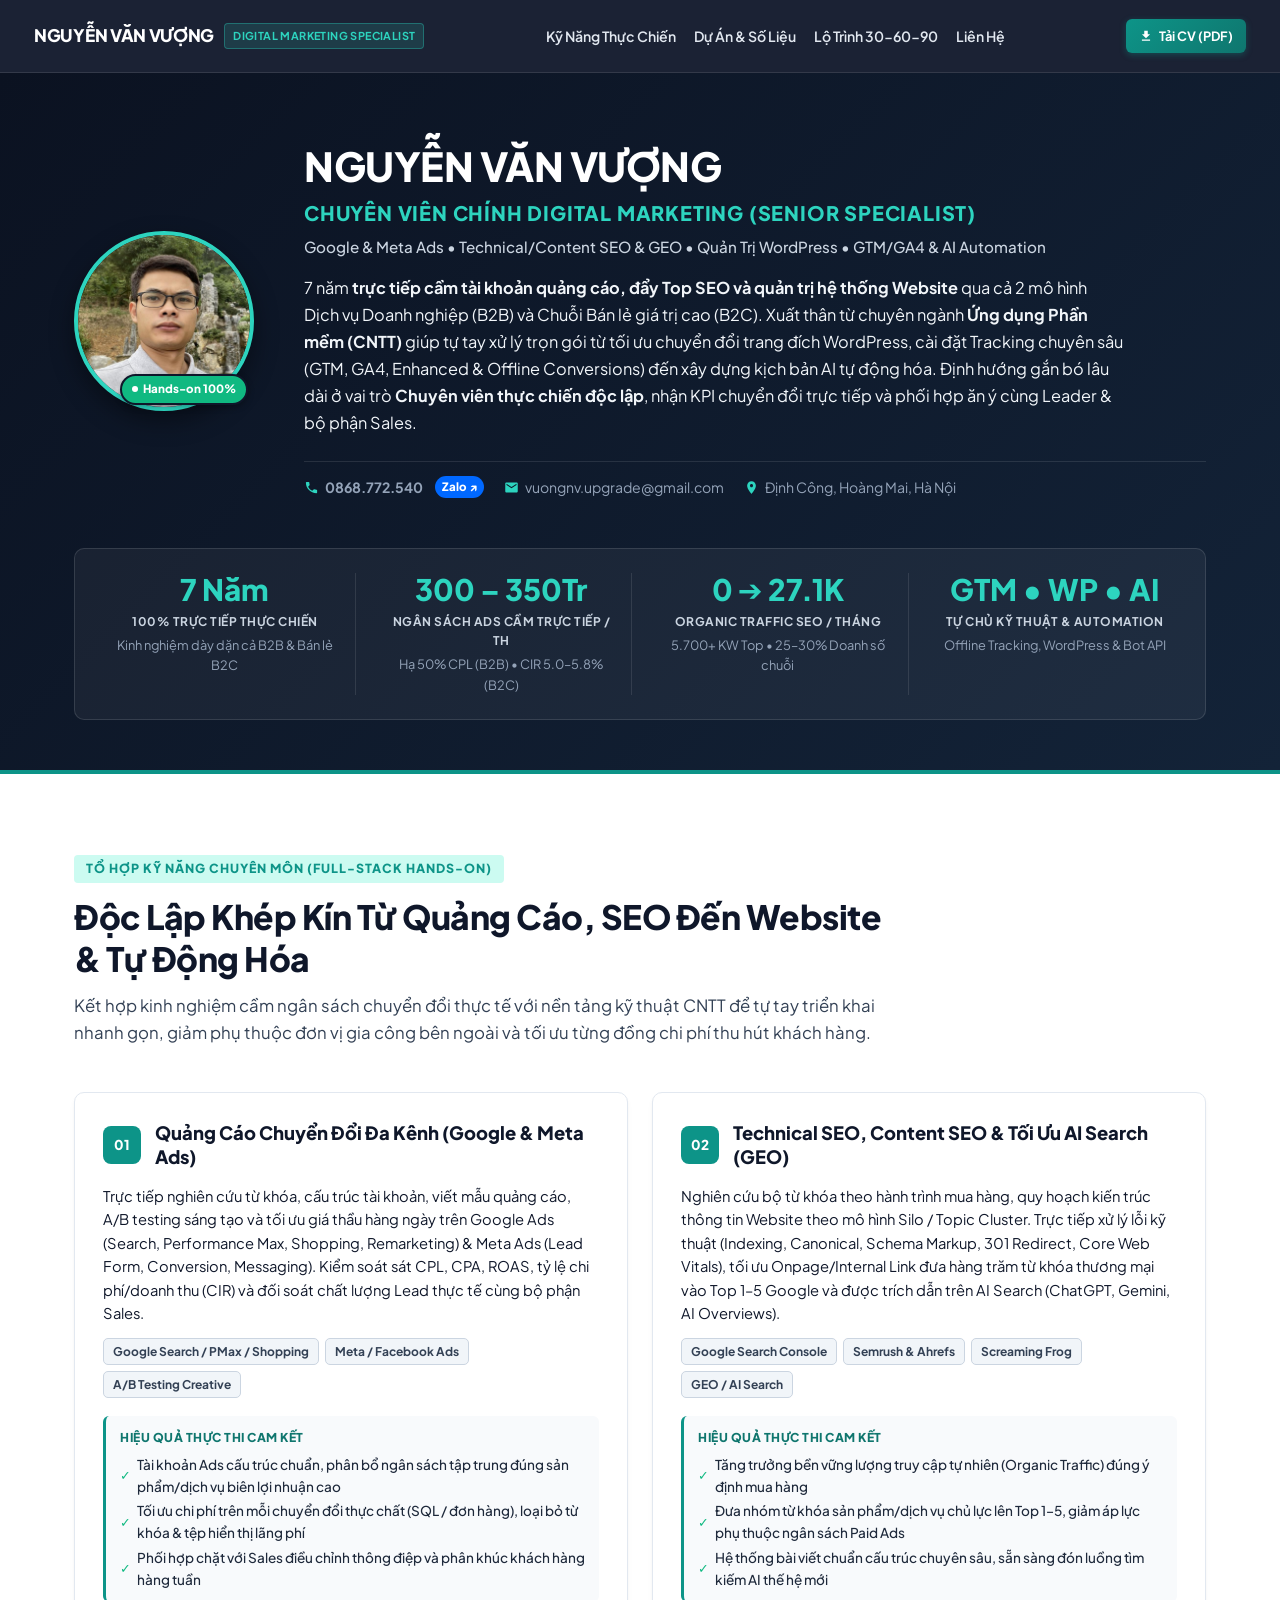
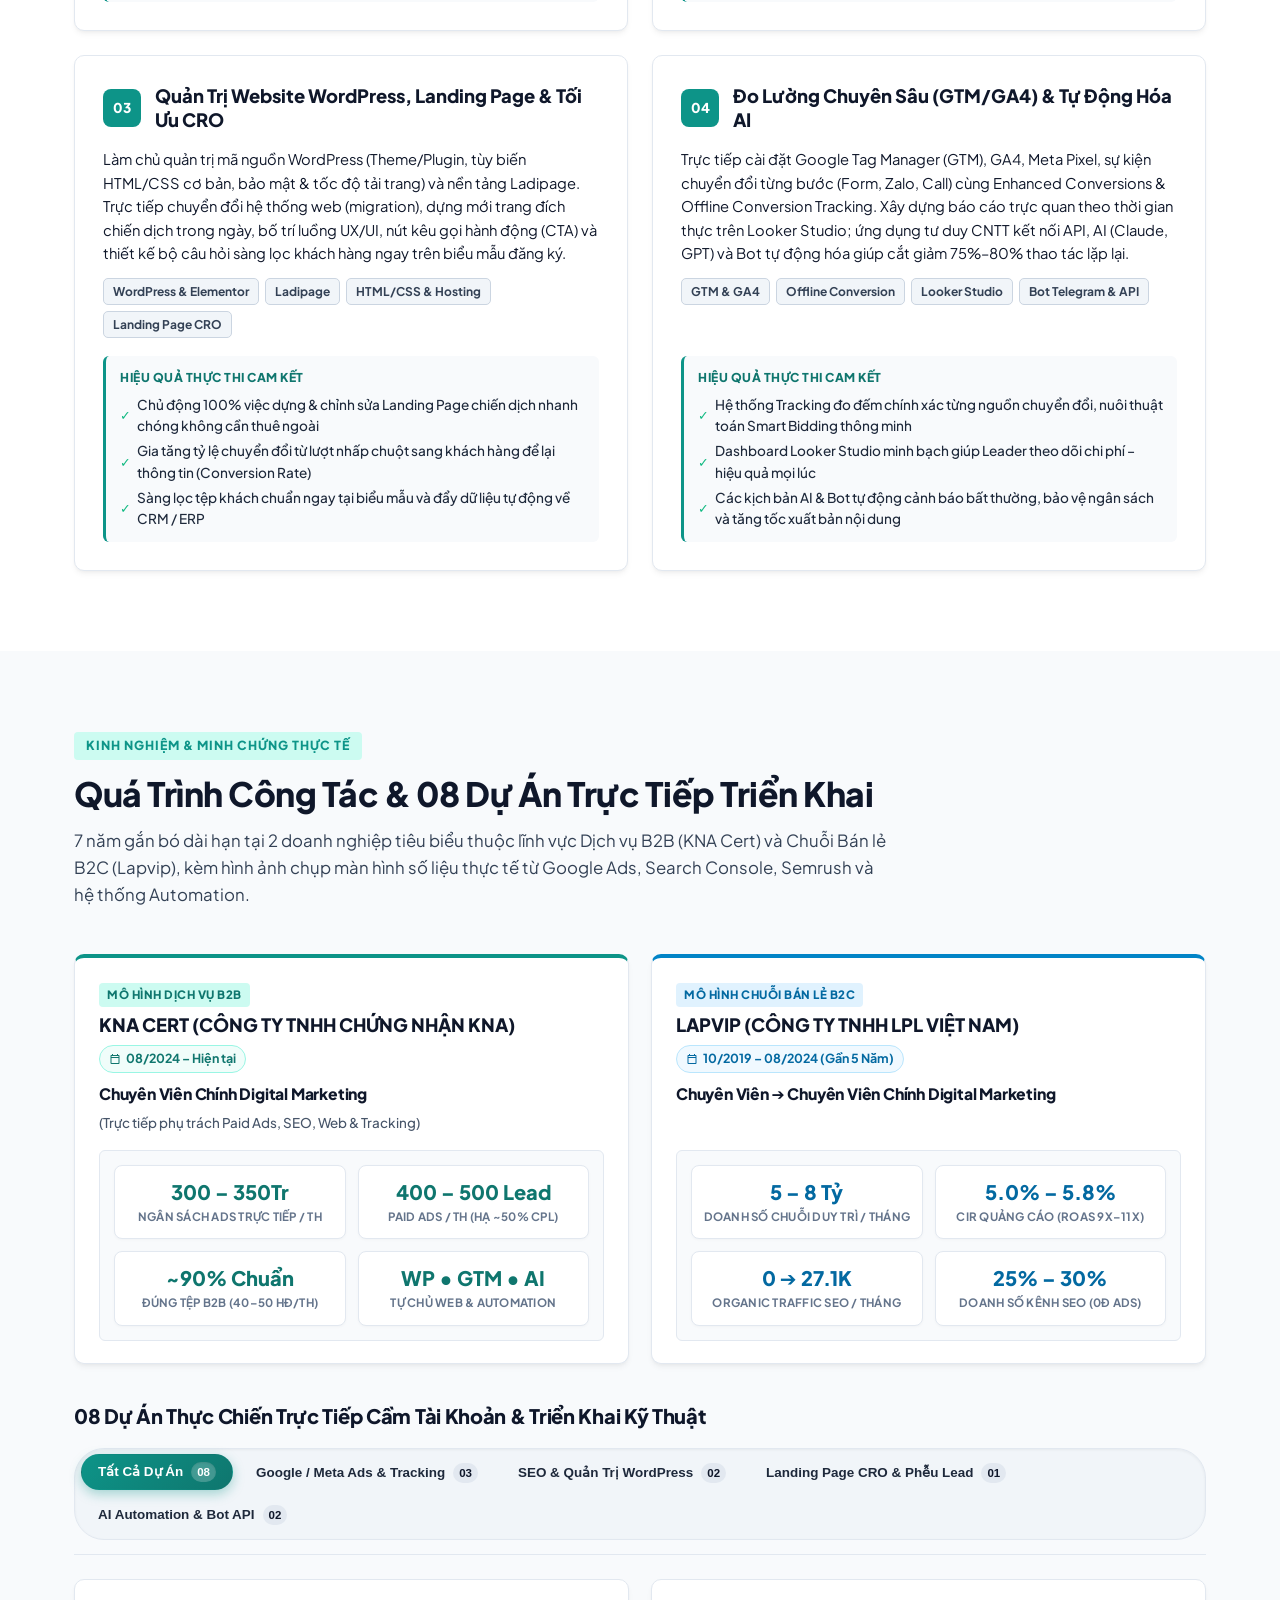
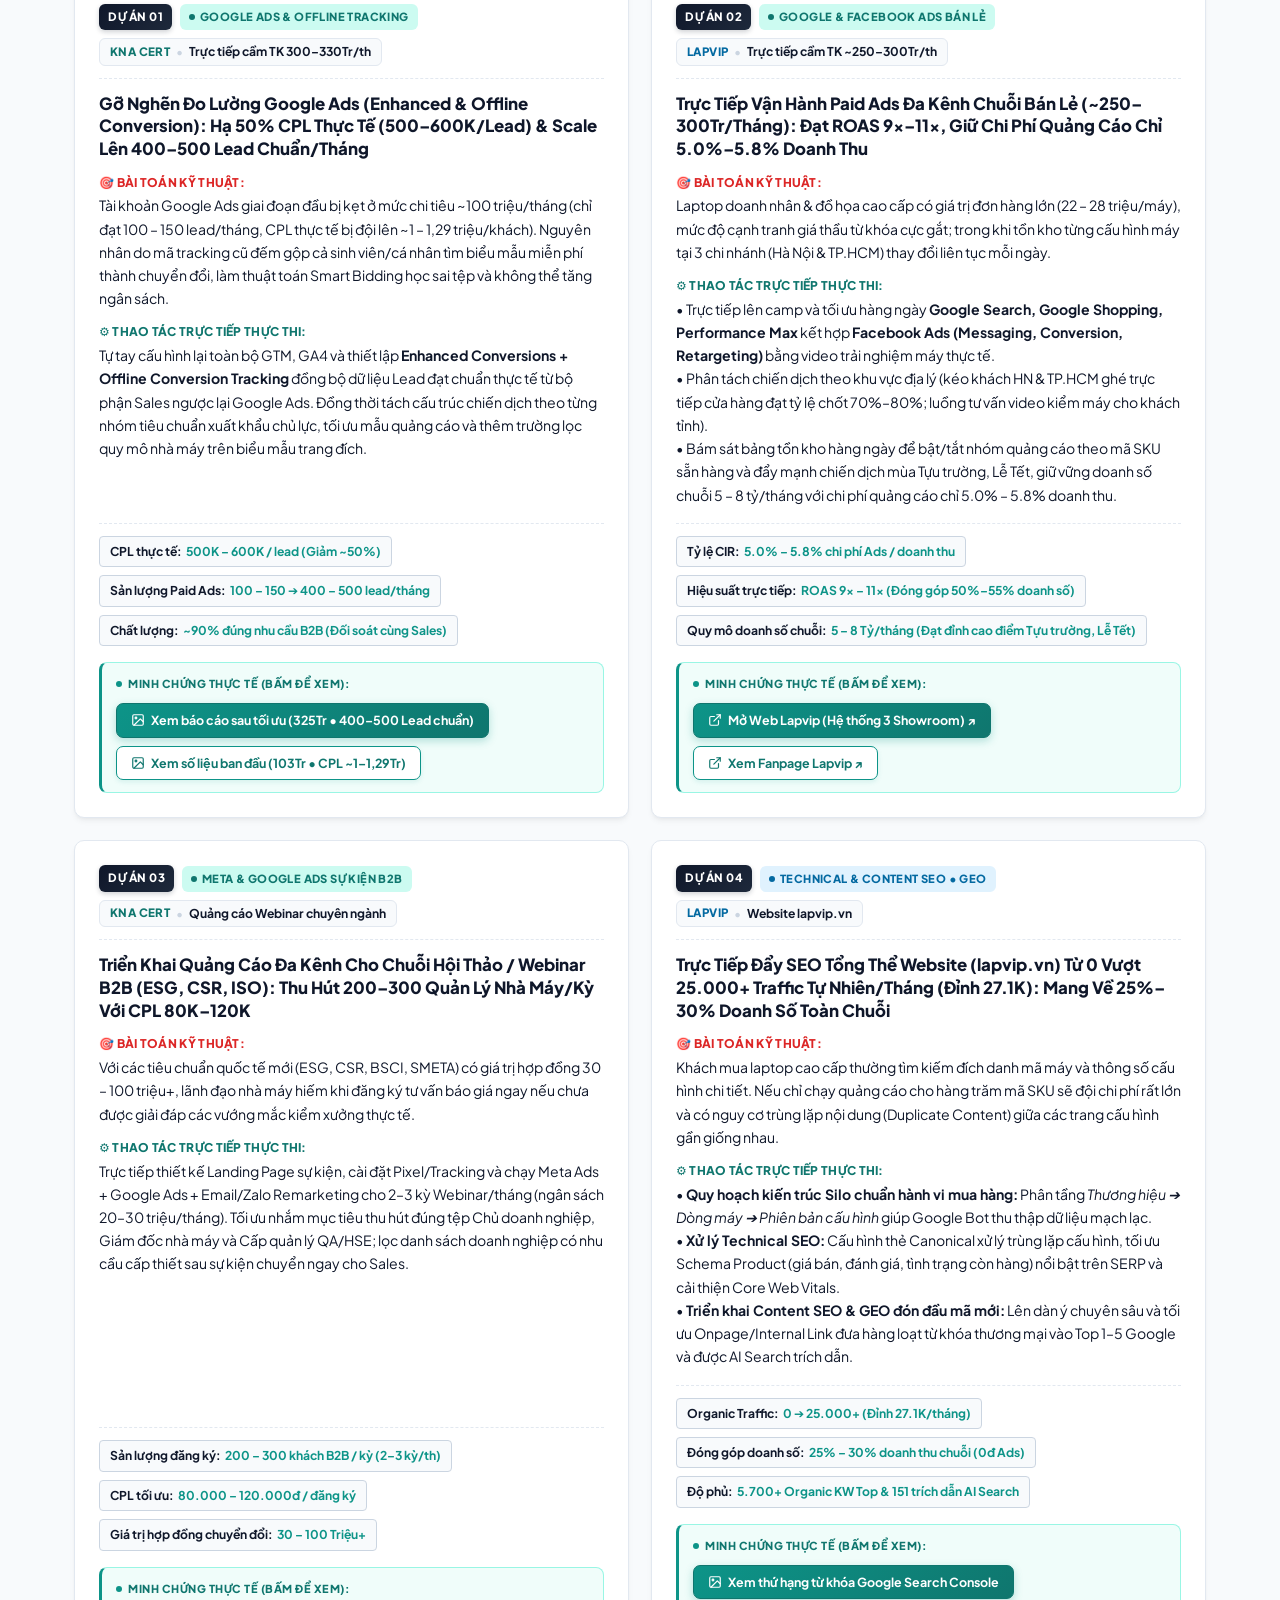
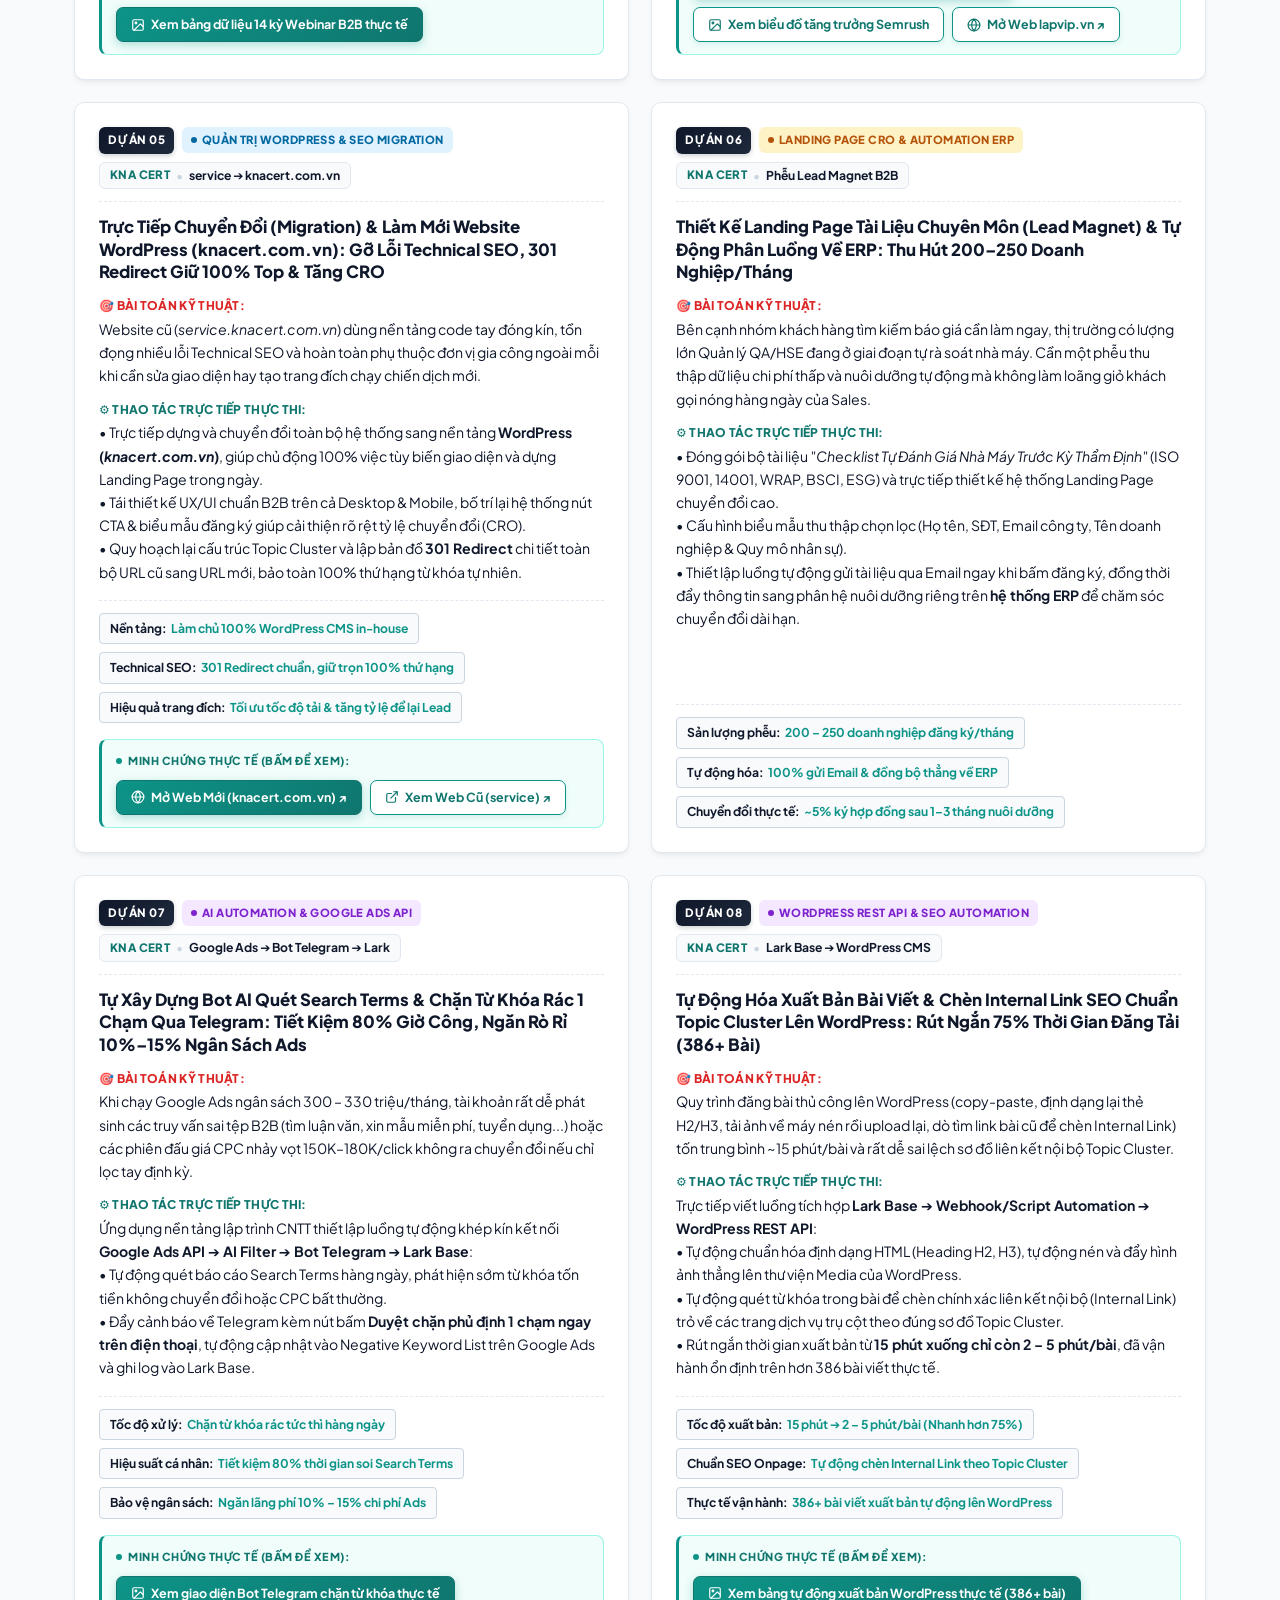
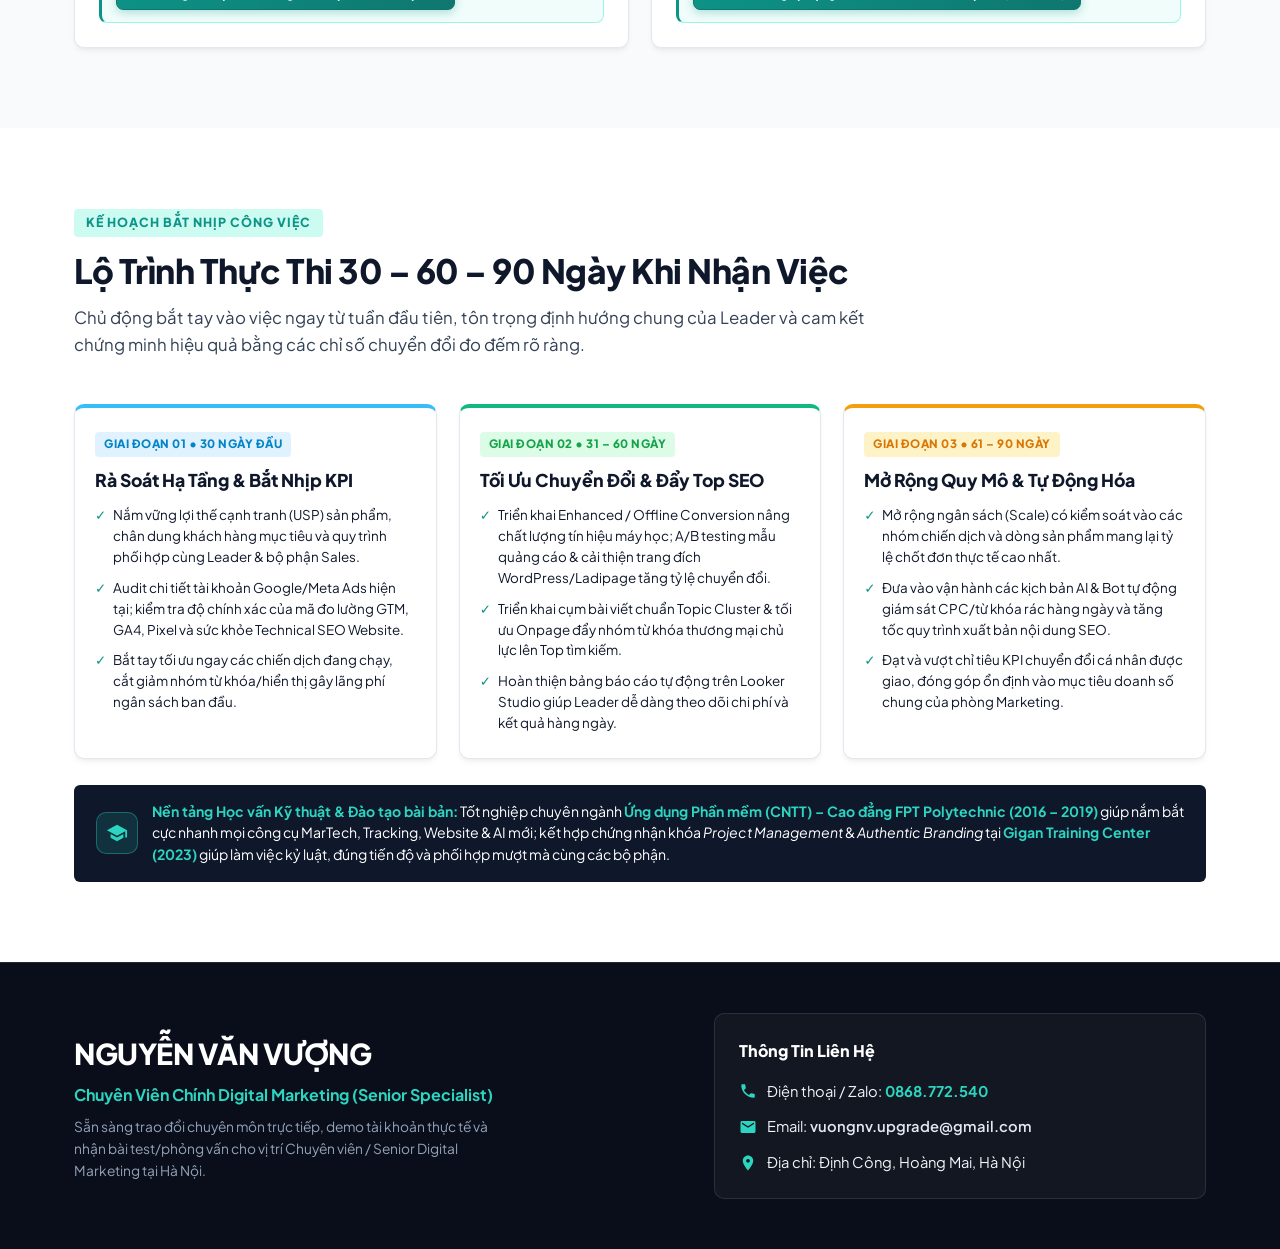
==== commit 04a616e3: "feat: dong bo doanh so Lapvip 5-8 Ty, nut minh chung 3D va tinh gon the doanh nghiep portfolio Chuye" ====
--- a/digital-marketing/index.html
+++ b/digital-marketing/index.html
@@ -90,16 +90,48 @@
 
         .project-block-label.ac { color: #0f766e; }
 
+        .project-proof-row {
+            background: #f0fdfa;
+            border: 1px solid #99f6e4;
+            border-left: 3px solid #0d9488;
+        }
+
+        .proof-row-label {
+            color: #0f766e;
+        }
+
+        .proof-row-label::before {
+            background: #0d9488;
+        }
+
         .proj-proof-btn {
-            background: #f0fdfa;
-            border-color: #99f6e4;
-            color: #0f766e;
+            background: linear-gradient(135deg, #0d9488 0%, #0f766e 100%);
+            border: 1px solid #0f766e;
+            color: #ffffff !important;
+            box-shadow: 0 3px 8px rgba(13, 148, 136, 0.28);
         }
 
         .proj-proof-btn:hover {
+            background: linear-gradient(135deg, #0f766e 0%, #115e59 100%);
+            border-color: #115e59;
+            color: #ffffff !important;
+            transform: translateY(-2px);
+            box-shadow: 0 6px 14px rgba(13, 148, 136, 0.38);
+        }
+
+        .proj-proof-btn.secondary {
+            background: #ffffff;
+            border: 1.5px solid #0d9488;
+            color: #0f766e !important;
+            box-shadow: 0 2px 5px rgba(13, 148, 136, 0.12);
+        }
+
+        .proj-proof-btn.secondary:hover {
             background: #0d9488;
             border-color: #0d9488;
-            color: #ffffff;
+            color: #ffffff !important;
+            transform: translateY(-2px);
+            box-shadow: 0 6px 14px rgba(13, 148, 136, 0.32);
         }
 
         .tool-stack-row {
@@ -181,10 +213,6 @@
 
                     <div class="hero-contact-inline">
                         <div class="hero-contact-item">
-                            <svg viewBox="0 0 24 24"><path d="M19 4h-1V2h-2v2H8V2H6v2H5c-1.11 0-1.99.9-1.99 2L3 20a2 2 0 002 2h14c1.1 0 2-.9 2-2V6c0-1.1-.9-2-2-2zm0 16H5V10h14v10zm0-12H5V6h14v2z"/></svg>
-                            <span>Năm sinh: 1998</span>
-                        </div>
-                        <div class="hero-contact-item">
                             <svg viewBox="0 0 24 24"><path d="M6.62 10.79c1.44 2.83 3.76 5.14 6.59 6.59l2.2-2.2c.27-.27.67-.36 1.02-.24 1.12.37 2.33.57 3.57.57.55 0 1 .45 1 1V20c0 .55-.45 1-1 1-9.39 0-17-7.61-17-17 0-.55.45-1 1-1h3.5c.55 0 1 .45 1 1 0 1.25.2 2.45.57 3.57.11.35.03.74-.25 1.02l-2.2 2.2z"/></svg>
                             <a href="tel:0868772540" style="color:inherit; text-decoration:none;"><strong>0868.772.540</strong></a>
                             <a href="https://zalo.me/0868772540" target="_blank" class="zalo-pill">Zalo ↗</a>
@@ -197,22 +225,6 @@
                             <svg viewBox="0 0 24 24"><path d="M12 2C8.13 2 5 5.13 5 9c0 5.25 7 13 7 13s7-7.75 7-13c0-3.87-3.13-7-7-7zm0 9.5c-1.38 0-2.5-1.12-2.5-2.5s1.12-2.5 2.5-2.5 2.5 1.12 2.5 2.5-1.12 2.5-2.5 2.5z"/></svg>
                             <span>Định Công, Hoàng Mai, Hà Nội</span>
                         </div>
-                    </div>
-
-                    <div class="hero-cta-btns" style="display:flex; gap:12px; margin-top:18px; flex-wrap:wrap;">
-                        <a href="deck.html" target="_blank" style="display:inline-flex; align-items:center; gap:7px; background:#0d9488; color:#fff; text-decoration:none; padding:10px 18px; border-radius:6px; font-weight:700; font-size:0.88rem; box-shadow:0 2px 10px rgba(13,148,136,0.4);">
-                            <svg width="15" height="15" viewBox="0 0 24 24" fill="currentColor"><path d="M19 3H5c-1.1 0-2 .9-2 2v14c0 1.1.9 2 2 2h14c1.1 0 2-.9 2-2V5c0-1.1-.9-2-2-2zm0 16H5V5h14v14zM7 10h2v7H7zm4-3h2v10h-2zm4 6h2v4h-2z"/></svg>
-                            <span>Xem Slide Case Study (6 Trang)</span>
-                            <span style="font-size:0.75rem;">↗</span>
-                        </a>
-                        <a href="../assets/CV_Nguyen_Van_Vuong_Chuyen_Vien_Digital_Marketing.pdf" download style="display:inline-flex; align-items:center; gap:7px; background:#f0fdfa; border:1.5px solid #2dd4bf; color:#0f766e; text-decoration:none; padding:10px 18px; border-radius:6px; font-weight:700; font-size:0.88rem;">
-                            <svg width="15" height="15" viewBox="0 0 24 24" fill="currentColor"><path d="M19 9h-4V3H9v6H5l7 7 7-7zM5 18v2h14v-2H5z"/></svg>
-                            <span>Tải CV Chuyên Viên (PDF)</span>
-                        </a>
-                        <a href="../assets/Portfolio_Nguyen_Van_Vuong_Chuyen_Vien_Digital_Marketing.pdf" download style="display:inline-flex; align-items:center; gap:7px; background:rgba(255,255,255,0.08); border:1px solid rgba(255,255,255,0.25); color:#e2e8f0; text-decoration:none; padding:10px 16px; border-radius:6px; font-weight:700; font-size:0.86rem;">
-                            <svg width="15" height="15" viewBox="0 0 24 24" fill="currentColor"><path d="M19 9h-4V3H9v6H5l7 7 7-7zM5 18v2h14v-2H5z"/></svg>
-                            <span>Tải Portfolio PDF</span>
-                        </a>
                     </div>
                 </div>
             </div>
@@ -404,16 +416,6 @@
                             <div class="company-pnl-lbl">Tự Chủ Web &amp; Automation</div>
                         </div>
                     </div>
-                    <div class="company-desc">
-                        <div class="company-scope">
-                            <strong>Sản phẩm / Dịch vụ:</strong> Đào tạo &amp; Chứng nhận Tiêu chuẩn Quốc tế B2B cho nhà máy xuất khẩu (ISO, CSR, ESG, WRAP, BSCI...).
-                        </div>
-                        <ul class="company-tasks-list">
-                            <li><strong>Trực tiếp tối ưu Google Ads &amp; Meta Ads:</strong> Cài đặt lại GTM/GA4 cùng Enhanced &amp; Offline Conversion Tracking đẩy dữ liệu khách thật từ Sales về Google Ads; hạ CPL thực tế từ ~1–1,29 triệu xuống 500.000 – 600.000đ/lead, nâng sản lượng Paid Ads từ 100–150 lên 400–500 lead/tháng (tổng đa kênh 600–700 lead/tháng, đóng góp 40–50 hợp đồng mới/tháng, CIR 15%–18%).</li>
-                            <li><strong>Triển khai phễu Hội thảo B2B &amp; Lead Magnet:</strong> Chạy chiến dịch thu hút 200–300 quản lý nhà máy/kỳ Webinar (CPL 80–120K) và dựng trang đích tài liệu Checklist mang về 200–250 doanh nghiệp/tháng đồng bộ tự động sang ERP.</li>
-                            <li><strong>Quản trị WordPress, SEO &amp; AI Automation:</strong> Tự tay chuyển đổi Website từ <em>service.knacert.com.vn</em> sang WordPress (<em>knacert.com.vn</em>) bảo toàn 100% thứ hạng SEO; viết Bot Telegram chặn từ khóa rác hàng ngày và luồng tự động đăng bài từ Lark Base lên WordPress (-75% thời gian).</li>
-                        </ul>
-                    </div>
                 </div>
 
                 <!-- THẺ CÔNG TY 2: LAPVIP -->
@@ -433,8 +435,8 @@
                     </div>
                     <div class="company-pnl-grid">
                         <div class="company-pnl-box">
-                            <div class="company-pnl-val">~250 – 300Tr</div>
-                            <div class="company-pnl-lbl">Ngân Sách Ads Trực Tiếp / Th</div>
+                            <div class="company-pnl-val">5 – 8 Tỷ</div>
+                            <div class="company-pnl-lbl">Doanh Số Chuỗi Duy Trì / Tháng</div>
                         </div>
                         <div class="company-pnl-box">
                             <div class="company-pnl-val">5.0% – 5.8%</div>
@@ -446,18 +448,8 @@
                         </div>
                         <div class="company-pnl-box">
                             <div class="company-pnl-val">25% – 30%</div>
-                            <div class="company-pnl-lbl">Doanh Số Chuỗi Từ Kênh SEO</div>
-                        </div>
-                    </div>
-                    <div class="company-desc">
-                        <div class="company-scope">
-                            <strong>Sản phẩm / Dịch vụ:</strong> Chuỗi 3 cửa hàng bán lẻ Laptop Doanh nhân &amp; Đồ họa cao cấp tại Hà Nội &amp; TP.HCM (AOV 22 – 28 triệu/máy).
-                        </div>
-                        <ul class="company-tasks-list">
-                            <li><strong>Trực tiếp cầm tài khoản Google Ads &amp; Facebook Ads:</strong> Vận hành chiến dịch Search, Shopping, Performance Max và Facebook Ads (~250–300 triệu/tháng); duy trì tỷ lệ chi phí quảng cáo/doanh thu chỉ 5.0% – 5.8%, ROAS trực tiếp 9x – 11x, đóng góp 50% – 55% vào tổng doanh số 5 – 6 tỷ/tháng của toàn chuỗi.</li>
-                            <li><strong>Đẩy SEO tổng thể Website <em>lapvip.vn</em> từ con số 0:</strong> Quy hoạch cấu trúc danh mục Silo, xử lý Technical SEO (Canonical, Schema giá/tồn kho) và tối ưu nội dung sản phẩm đưa traffic tự nhiên vượt 25.000+ lượt/tháng (đỉnh 27.100+/tháng, 5.700+ từ khóa, Top 1–5 mã SKU chủ lực).</li>
-                            <li><strong>Bám sát tồn kho thực tế 3 cửa hàng:</strong> Phối hợp hàng ngày với bộ phận bán hàng bật/tắt nhóm quảng cáo linh hoạt theo mã máy sẵn kho và đẩy chiến dịch cao điểm Tựu trường, Lễ Tết.</li>
-                        </ul>
+                            <div class="company-pnl-lbl">Doanh Số Kênh SEO (0đ Ads)</div>
+                        </div>
                     </div>
                 </div>
             </div>
@@ -524,11 +516,12 @@
                                 <div class="proj-metric-chip">Chất lượng: <strong>~90% đúng nhu cầu B2B (Đối soát cùng Sales)</strong></div>
                             </div>
                             <div class="project-proof-row">
+                                <div class="proof-row-label">Minh chứng thực tế (Bấm để xem):</div>
                                 <button type="button" class="proj-proof-btn" data-lightbox-src="../assets/google-ads-kna-after.png" data-lightbox-caption="Báo cáo Google Ads KNA Cert sau khi trực tiếp tối ưu (Tháng 3/2026): Chi tiêu 325 Tr đ, mang lại 400 – 500 lead chất lượng cao đã đối soát cùng Sales, CPL tối ưu 500.000 – 600.000 đ">
-                                    🖼 Xem báo cáo sau tối ưu (325Tr • 400–500 Lead chuẩn)
+                                    <svg viewBox="0 0 24 24" fill="none" stroke="currentColor" stroke-width="2" stroke-linecap="round" stroke-linejoin="round"><rect x="3" y="3" width="18" height="18" rx="2" ry="2"/><circle cx="8.5" cy="8.5" r="1.5"/><polyline points="21 15 16 10 5 21"/></svg> <span>Xem báo cáo sau tối ưu (325Tr • 400–500 Lead chuẩn)</span>
                                 </button>
-                                <button type="button" class="proj-proof-btn" data-lightbox-src="../assets/google-ads-kna-before.png" data-lightbox-caption="Báo cáo Google Ads KNA Cert trước khi tối ưu (Tháng 8/2024): Chi tiêu 103 Tr đ, chỉ đạt 100 – 150 lead/tháng, CPL ~1 – 1,29 Tr đ" style="background:#f8fafc; border-color:#cbd5e1; color:#334155; font-weight:600;">
-                                    🖼 Xem số liệu ban đầu (103Tr • CPL ~1–1,29Tr)
+                                <button type="button" class="proj-proof-btn secondary" data-lightbox-src="../assets/google-ads-kna-before.png" data-lightbox-caption="Báo cáo Google Ads KNA Cert trước khi tối ưu (Tháng 8/2024): Chi tiêu 103 Tr đ, chỉ đạt 100 – 150 lead/tháng, CPL ~1 – 1,29 Tr đ">
+                                    <svg viewBox="0 0 24 24" fill="none" stroke="currentColor" stroke-width="2" stroke-linecap="round" stroke-linejoin="round"><rect x="3" y="3" width="18" height="18" rx="2" ry="2"/><circle cx="8.5" cy="8.5" r="1.5"/><polyline points="21 15 16 10 5 21"/></svg> <span>Xem số liệu ban đầu (103Tr • CPL ~1–1,29Tr)</span>
                                 </button>
                             </div>
                         </div>
@@ -559,15 +552,26 @@
                                     <span>
                                         • Trực tiếp lên camp và tối ưu hàng ngày <strong>Google Search, Google Shopping, Performance Max</strong> kết hợp <strong>Facebook Ads (Messaging, Conversion, Retargeting)</strong> bằng video trải nghiệm máy thực tế.<br>
                                         • Phân tách chiến dịch theo khu vực địa lý (kéo khách HN &amp; TP.HCM ghé trực tiếp cửa hàng đạt tỷ lệ chốt 70%–80%; luồng tư vấn video kiểm máy cho khách tỉnh).<br>
-                                        • Bám sát bảng tồn kho hàng ngày để bật/tắt nhóm quảng cáo theo mã SKU sẵn hàng và đẩy mạnh chiến dịch mùa Tựu trường, Lễ Tết.
+                                        • Bám sát bảng tồn kho hàng ngày để bật/tắt nhóm quảng cáo theo mã SKU sẵn hàng và đẩy mạnh chiến dịch mùa Tựu trường, Lễ Tết, giữ vững doanh số chuỗi 5 – 8 tỷ/tháng với chi phí quảng cáo chỉ 5.0% – 5.8% doanh thu.
                                     </span>
                                 </div>
                             </div>
                         </div>
-                        <div class="project-metrics-row">
-                            <div class="proj-metric-chip">Tỷ lệ CIR: <strong>5.0% – 5.8% chi phí Ads / doanh thu</strong></div>
-                            <div class="proj-metric-chip">Hiệu suất trực tiếp: <strong>ROAS 9x – 11x (Đóng góp 50%–55% doanh số)</strong></div>
-                            <div class="proj-metric-chip">Quy mô doanh số chuỗi: <strong>5 – 6 Tỷ/tháng (~200–240 máy)</strong></div>
+                        <div>
+                            <div class="project-metrics-row">
+                                <div class="proj-metric-chip">Tỷ lệ CIR: <strong>5.0% – 5.8% chi phí Ads / doanh thu</strong></div>
+                                <div class="proj-metric-chip">Hiệu suất trực tiếp: <strong>ROAS 9x – 11x (Đóng góp 50%–55% doanh số)</strong></div>
+                                <div class="proj-metric-chip">Quy mô doanh số chuỗi: <strong>5 – 8 Tỷ/tháng (Đạt đỉnh cao điểm Tựu trường, Lễ Tết)</strong></div>
+                            </div>
+                            <div class="project-proof-row">
+                                <div class="proof-row-label">Minh chứng thực tế (Bấm để xem):</div>
+                                <a href="https://lapvip.vn/" target="_blank" rel="noopener" class="proj-proof-btn">
+                                    <svg viewBox="0 0 24 24" fill="none" stroke="currentColor" stroke-width="2" stroke-linecap="round" stroke-linejoin="round"><path d="M18 13v6a2 2 0 0 1-2 2H5a2 2 0 0 1-2-2V8a2 2 0 0 1 2-2h6"/><polyline points="15 3 21 3 21 9"/><line x1="10" y1="14" x2="21" y2="3"/></svg> <span>Mở Web Lapvip (Hệ thống 3 Showroom) ↗</span>
+                                </a>
+                                <a href="https://www.facebook.com/lapvip.vn" target="_blank" rel="noopener" class="proj-proof-btn secondary">
+                                    <svg viewBox="0 0 24 24" fill="none" stroke="currentColor" stroke-width="2" stroke-linecap="round" stroke-linejoin="round"><path d="M18 13v6a2 2 0 0 1-2 2H5a2 2 0 0 1-2-2V8a2 2 0 0 1 2-2h6"/><polyline points="15 3 21 3 21 9"/><line x1="10" y1="14" x2="21" y2="3"/></svg> <span>Xem Fanpage Lapvip ↗</span>
+                                </a>
+                            </div>
                         </div>
                     </div>
 
@@ -604,8 +608,9 @@
                                 <div class="proj-metric-chip">Giá trị hợp đồng chuyển đổi: <strong>30 – 100 Triệu+</strong></div>
                             </div>
                             <div class="project-proof-row">
+                                <div class="proof-row-label">Minh chứng thực tế (Bấm để xem):</div>
                                 <button type="button" class="proj-proof-btn" data-lightbox-src="../assets/lark-workspace-webinar.png" data-lightbox-caption="Bảng theo dõi dữ liệu 14 kỳ Webinar B2B thực tế trên Lark Base">
-                                    🖼 Xem bảng dữ liệu 14 kỳ Webinar B2B thực tế
+                                    <svg viewBox="0 0 24 24" fill="none" stroke="currentColor" stroke-width="2" stroke-linecap="round" stroke-linejoin="round"><rect x="3" y="3" width="18" height="18" rx="2" ry="2"/><circle cx="8.5" cy="8.5" r="1.5"/><polyline points="21 15 16 10 5 21"/></svg> <span>Xem bảng dữ liệu 14 kỳ Webinar B2B thực tế</span>
                                 </button>
                             </div>
                         </div>
@@ -648,14 +653,15 @@
                                 <div class="proj-metric-chip">Độ phủ: <strong>5.700+ Organic KW Top &amp; 151 trích dẫn AI Search</strong></div>
                             </div>
                             <div class="project-proof-row">
+                                <div class="proof-row-label">Minh chứng thực tế (Bấm để xem):</div>
                                 <button type="button" class="proj-proof-btn" data-lightbox-src="../assets/seo-lapvip-gsc.png" data-lightbox-caption="Báo cáo Google Search Console lapvip.vn: Top 1–5 các dòng máy chủ lực (Razer Blade, Dell Precision, Samsung, Lenovo...)">
-                                    🖼 Xem thứ hạng từ khóa Google Search Console
+                                    <svg viewBox="0 0 24 24" fill="none" stroke="currentColor" stroke-width="2" stroke-linecap="round" stroke-linejoin="round"><rect x="3" y="3" width="18" height="18" rx="2" ry="2"/><circle cx="8.5" cy="8.5" r="1.5"/><polyline points="21 15 16 10 5 21"/></svg> <span>Xem thứ hạng từ khóa Google Search Console</span>
                                 </button>
-                                <button type="button" class="proj-proof-btn" data-lightbox-src="../assets/seo-lapvip-semrush.png" data-lightbox-caption="Báo cáo Semrush lapvip.vn: Tăng trưởng Organic Traffic từ số 0 lên đỉnh ~27.1K/tháng, 5.700+ từ khóa tự nhiên và 151 lượt trích dẫn AI Search">
-                                    🖼 Xem biểu đồ tăng trưởng Semrush
+                                <button type="button" class="proj-proof-btn secondary" data-lightbox-src="../assets/seo-lapvip-semrush.png" data-lightbox-caption="Báo cáo Semrush lapvip.vn: Tăng trưởng Organic Traffic từ số 0 lên đỉnh ~27.1K/tháng, 5.700+ từ khóa tự nhiên và 151 lượt trích dẫn AI Search">
+                                    <svg viewBox="0 0 24 24" fill="none" stroke="currentColor" stroke-width="2" stroke-linecap="round" stroke-linejoin="round"><rect x="3" y="3" width="18" height="18" rx="2" ry="2"/><circle cx="8.5" cy="8.5" r="1.5"/><polyline points="21 15 16 10 5 21"/></svg> <span>Xem biểu đồ tăng trưởng Semrush</span>
                                 </button>
-                                <a href="https://lapvip.vn/" target="_blank" rel="noopener" class="proj-proof-btn">
-                                    🌐 Mở Web lapvip.vn ↗
+                                <a href="https://lapvip.vn/" target="_blank" rel="noopener" class="proj-proof-btn secondary">
+                                    <svg viewBox="0 0 24 24" fill="none" stroke="currentColor" stroke-width="2" stroke-linecap="round" stroke-linejoin="round"><circle cx="12" cy="12" r="10"/><line x1="2" y1="12" x2="22" y2="12"/><path d="M12 2a15.3 15.3 0 0 1 4 10 15.3 15.3 0 0 1-4 10 15.3 15.3 0 0 1-4-10 15.3 15.3 0 0 1 4-10z"/></svg> <span>Mở Web lapvip.vn ↗</span>
                                 </a>
                             </div>
                         </div>
@@ -698,15 +704,13 @@
                                 <div class="proj-metric-chip">Hiệu quả trang đích: <strong>Tối ưu tốc độ tải &amp; tăng tỷ lệ để lại Lead</strong></div>
                             </div>
                             <div class="project-proof-row">
+                                <div class="proof-row-label">Minh chứng thực tế (Bấm để xem):</div>
                                 <a href="https://knacert.com.vn/" target="_blank" rel="noopener" class="proj-proof-btn">
-                                    🌐 Mở Web Mới (knacert.com.vn) ↗
+                                    <svg viewBox="0 0 24 24" fill="none" stroke="currentColor" stroke-width="2" stroke-linecap="round" stroke-linejoin="round"><circle cx="12" cy="12" r="10"/><line x1="2" y1="12" x2="22" y2="12"/><path d="M12 2a15.3 15.3 0 0 1 4 10 15.3 15.3 0 0 1-4 10 15.3 15.3 0 0 1-4-10 15.3 15.3 0 0 1 4-10z"/></svg> <span>Mở Web Mới (knacert.com.vn) ↗</span>
                                 </a>
-                                <button type="button" class="proj-proof-btn" data-lightbox-src="../assets/kna-web-new.png" data-lightbox-caption="Giao diện Website chính thức knacert.com.vn sau khi trực tiếp chuyển đổi sang WordPress chuẩn SEO & CRO">
-                                    🖼 Xem ảnh Web WordPress Mới
-                                </button>
-                                <button type="button" class="proj-proof-btn" data-lightbox-src="../assets/kna-web-old.png" data-lightbox-caption="Giao diện Website cũ tại service.knacert.com.vn trước khi chuyển đổi" style="background:#f8fafc; border-color:#cbd5e1; color:#334155; font-weight:600;">
-                                    🖼 Xem ảnh Web Cũ (Đối chiếu)
-                                </button>
+                                <a href="https://service.knacert.com.vn/" target="_blank" rel="noopener" class="proj-proof-btn secondary">
+                                    <svg viewBox="0 0 24 24" fill="none" stroke="currentColor" stroke-width="2" stroke-linecap="round" stroke-linejoin="round"><path d="M18 13v6a2 2 0 0 1-2 2H5a2 2 0 0 1-2-2V8a2 2 0 0 1 2-2h6"/><polyline points="15 3 21 3 21 9"/><line x1="10" y1="14" x2="21" y2="3"/></svg> <span>Xem Web Cũ (service) ↗</span>
+                                </a>
                             </div>
                         </div>
                     </div>
@@ -785,8 +789,9 @@
                                 <div class="proj-metric-chip">Bảo vệ ngân sách: <strong>Ngăn lãng phí 10% – 15% chi phí Ads</strong></div>
                             </div>
                             <div class="project-proof-row">
+                                <div class="proof-row-label">Minh chứng thực tế (Bấm để xem):</div>
                                 <button type="button" class="proj-proof-btn" data-lightbox-src="../assets/telegram-bot-negative-keywords.png" data-lightbox-caption="Giao diện Bot Telegram tự xây dựng: Tự động bắt các phiên CPC cao bất thường (150K–180K/click không chuyển đổi) và bấm chặn phủ định 1 chạm ngay trên điện thoại">
-                                    🖼 Xem giao diện Bot Telegram chặn từ khóa thực tế
+                                    <svg viewBox="0 0 24 24" fill="none" stroke="currentColor" stroke-width="2" stroke-linecap="round" stroke-linejoin="round"><rect x="3" y="3" width="18" height="18" rx="2" ry="2"/><circle cx="8.5" cy="8.5" r="1.5"/><polyline points="21 15 16 10 5 21"/></svg> <span>Xem giao diện Bot Telegram chặn từ khóa thực tế</span>
                                 </button>
                             </div>
                         </div>
@@ -830,8 +835,9 @@
                                 <div class="proj-metric-chip">Thực tế vận hành: <strong>386+ bài viết xuất bản tự động lên WordPress</strong></div>
                             </div>
                             <div class="project-proof-row">
-                                <button type="button" class="proj-proof-btn" data-lightbox-src="../assets/lark-base-wordpress-cms.png" data-lightbox-caption="Bảng điều khiển 386+ bài viết trên Lark Base tích hợp nút bấm đẩy bài & chèn Internal Link tự động thẳng lên WordPress">
-                                    🖼 Xem bảng tự động xuất bản WordPress thực tế (386+ bài)
+                                <div class="proof-row-label">Minh chứng thực tế (Bấm để xem):</div>
+                                <button type="button" class="proj-proof-btn" data-lightbox-src="../assets/lark-base-wordpress-cms.png" data-lightbox-caption="Bảng điều khiển 386+ bài viết trên Lark Base tích hợp nút bấm đẩy bài &amp; chèn Internal Link tự động thẳng lên WordPress">
+                                    <svg viewBox="0 0 24 24" fill="none" stroke="currentColor" stroke-width="2" stroke-linecap="round" stroke-linejoin="round"><rect x="3" y="3" width="18" height="18" rx="2" ry="2"/><circle cx="8.5" cy="8.5" r="1.5"/><polyline points="21 15 16 10 5 21"/></svg> <span>Xem bảng tự động xuất bản WordPress thực tế (386+ bài)</span>
                                 </button>
                             </div>
                         </div>
@@ -909,21 +915,7 @@
                 </div>
 
                 <div class="footer-contact-box">
-                    <div class="footer-contact-title">Thông Tin Liên Hệ &amp; Bộ Hồ Sơ Chuyên Viên</div>
-                    <div style="display:flex; gap:10px; margin-bottom:14px; flex-wrap:wrap;">
-                        <a href="deck.html" target="_blank" style="display:inline-flex; align-items:center; gap:6px; background:#0d9488; color:#fff; text-decoration:none; padding:7px 14px; border-radius:5px; font-weight:700; font-size:0.82rem;">
-                            <svg width="14" height="14" viewBox="0 0 24 24" fill="currentColor"><path d="M19 3H5c-1.1 0-2 .9-2 2v14c0 1.1.9 2 2 2h14c1.1 0 2-.9 2-2V5c0-1.1-.9-2-2-2zm0 16H5V5h14v14zM7 10h2v7H7zm4-3h2v10h-2zm4 6h2v4h-2z"/></svg>
-                            <span>Xem Slide Case Study (6 Trang)</span> <span>↗</span>
-                        </a>
-                        <a href="../assets/CV_Nguyen_Van_Vuong_Chuyen_Vien_Digital_Marketing.pdf" download style="display:inline-flex; align-items:center; gap:6px; background:rgba(45,212,191,0.12); border:1px solid #2dd4bf; color:#2dd4bf; text-decoration:none; padding:7px 14px; border-radius:5px; font-weight:700; font-size:0.82rem;">
-                            <svg width="14" height="14" viewBox="0 0 24 24" fill="currentColor"><path d="M19 9h-4V3H9v6H5l7 7 7-7zM5 18v2h14v-2H5z"/></svg>
-                            <span>Tải CV Chuyên Viên (PDF)</span>
-                        </a>
-                        <a href="../assets/Portfolio_Nguyen_Van_Vuong_Chuyen_Vien_Digital_Marketing.pdf" download style="display:inline-flex; align-items:center; gap:6px; background:rgba(255,255,255,0.06); border:1px solid #475569; color:#e2e8f0; text-decoration:none; padding:7px 14px; border-radius:5px; font-weight:700; font-size:0.82rem;">
-                            <svg width="14" height="14" viewBox="0 0 24 24" fill="currentColor"><path d="M19 9h-4V3H9v6H5l7 7 7-7zM5 18v2h14v-2H5z"/></svg>
-                            <span>Tải Portfolio PDF</span>
-                        </a>
-                    </div>
+                    <div class="footer-contact-title">Thông Tin Liên Hệ</div>
                     <ul class="footer-contact-list">
                         <li>
                             <svg width="18" height="18" viewBox="0 0 24 24" fill="#2dd4bf"><path d="M6.62 10.79c1.44 2.83 3.76 5.14 6.59 6.59l2.2-2.2c.27-.27.67-.36 1.02-.24 1.12.37 2.33.57 3.57.57.55 0 1 .45 1 1V20c0 .55-.45 1-1 1-9.39 0-17-7.61-17-17 0-.55.45-1 1-1h3.5c.55 0 1 .45 1 1 0 1.25.2 2.45.57 3.57.11.35.03.74-.25 1.02l-2.2 2.2z"/></svg>
--- a/styles.css
+++ b/styles.css
@@ -1410,7 +1410,7 @@
         padding-bottom: 0;
     }
 
-    .skills-grid, .case-body, .gallery-grid, .philosophy-grid, .footer-main {
+    .company-overview-grid, .skills-grid, .case-body, .gallery-grid, .philosophy-grid, .footer-main {
         grid-template-columns: 1fr;
         gap: 24px;
     }
@@ -2002,26 +2002,40 @@
 
 .company-pnl-grid {
     display: grid;
-    grid-template-columns: repeat(4, 1fr);
-    gap: 8px;
+    grid-template-columns: repeat(2, 1fr);
+    gap: 12px;
     background: #f8fafc;
     border: 1px solid #e2e8f0;
     border-radius: var(--radius-sm);
-    padding: 12px 8px;
-    margin-bottom: 14px;
+    padding: 14px;
+    margin-bottom: 0;
     text-align: center;
 }
 
 .company-pnl-box {
     display: flex;
     flex-direction: column;
-    gap: 2px;
+    justify-content: center;
+    gap: 5px;
+    background: #ffffff;
+    border: 1px solid #e2e8f0;
+    border-radius: 8px;
+    padding: 14px 10px;
+    box-shadow: 0 1px 3px rgba(0, 0, 0, 0.03);
+    transition: all 0.2s ease;
+}
+
+.company-pnl-box:hover {
+    border-color: #cbd5e1;
+    box-shadow: 0 2px 8px rgba(0, 0, 0, 0.06);
+    transform: translateY(-1px);
 }
 
 .company-pnl-val {
-    font-size: 1.05rem;
+    font-size: 1.25rem;
     font-weight: 800;
     color: var(--primary-dark);
+    line-height: 1.2;
 }
 
 .company-card:last-child .company-pnl-val {
@@ -2029,10 +2043,12 @@
 }
 
 .company-pnl-lbl {
-    font-size: 0.65rem;
+    font-size: 0.72rem;
     font-weight: 700;
     text-transform: uppercase;
+    letter-spacing: 0.25px;
     color: #64748b;
+    line-height: 1.35;
 }
 
 .company-desc {
@@ -2398,32 +2414,91 @@
 .project-proof-row {
     display: flex;
     flex-wrap: wrap;
+    align-items: center;
     gap: 8px;
-    margin-top: 10px;
-}
-
-.proj-proof-btn {
+    margin-top: 16px;
+    padding: 12px 14px;
     background: #f0f9ff;
     border: 1px solid #bae6fd;
+    border-left: 3px solid #0284c7;
+    border-radius: 8px;
+}
+
+.proof-row-label {
+    width: 100%;
+    font-size: 0.69rem;
+    font-weight: 800;
+    text-transform: uppercase;
+    letter-spacing: 0.5px;
     color: #0369a1;
-    border-radius: 6px;
-    padding: 5px 10px;
+    margin-bottom: 2px;
+    display: flex;
+    align-items: center;
+    gap: 6px;
+}
+
+.proof-row-label::before {
+    content: "";
+    display: inline-block;
+    width: 6px;
+    height: 6px;
+    border-radius: 50%;
+    background: #0284c7;
+}
+
+.proj-proof-btn {
+    background: linear-gradient(135deg, #0284c7 0%, #0369a1 100%);
+    border: 1px solid #0369a1;
+    color: #ffffff !important;
+    border-radius: 7px;
+    padding: 8px 14px;
     font-family: inherit;
-    font-size: 0.75rem;
+    font-size: 0.78rem;
     font-weight: 700;
     text-decoration: none;
     cursor: pointer;
     display: inline-flex;
     align-items: center;
-    gap: 5px;
-    transition: var(--transition);
+    gap: 6px;
+    box-shadow: 0 3px 8px rgba(2, 132, 199, 0.28);
+    transition: all 0.2s cubic-bezier(0.4, 0, 0.2, 1);
+    line-height: 1.35;
+    max-width: 100%;
+}
+
+.proj-proof-btn svg {
+    width: 14px;
+    height: 14px;
+    flex-shrink: 0;
+    pointer-events: none;
+    stroke: currentColor;
+}
+
+.proj-proof-btn span {
+    pointer-events: none;
 }
 
 .proj-proof-btn:hover {
-    background: var(--primary);
-    border-color: var(--primary);
-    color: #ffffff;
-    transform: translateY(-1px);
+    background: linear-gradient(135deg, #0369a1 0%, #075985 100%);
+    border-color: #075985;
+    color: #ffffff !important;
+    transform: translateY(-2px);
+    box-shadow: 0 6px 14px rgba(2, 132, 199, 0.38);
+}
+
+.proj-proof-btn.secondary {
+    background: #ffffff;
+    border: 1.5px solid #0284c7;
+    color: #0369a1 !important;
+    box-shadow: 0 2px 5px rgba(2, 132, 199, 0.12);
+}
+
+.proj-proof-btn.secondary:hover {
+    background: #0284c7;
+    border-color: #0284c7;
+    color: #ffffff !important;
+    transform: translateY(-2px);
+    box-shadow: 0 6px 14px rgba(2, 132, 199, 0.32);
 }
 
 .gallery-card-preview.real-shot {
